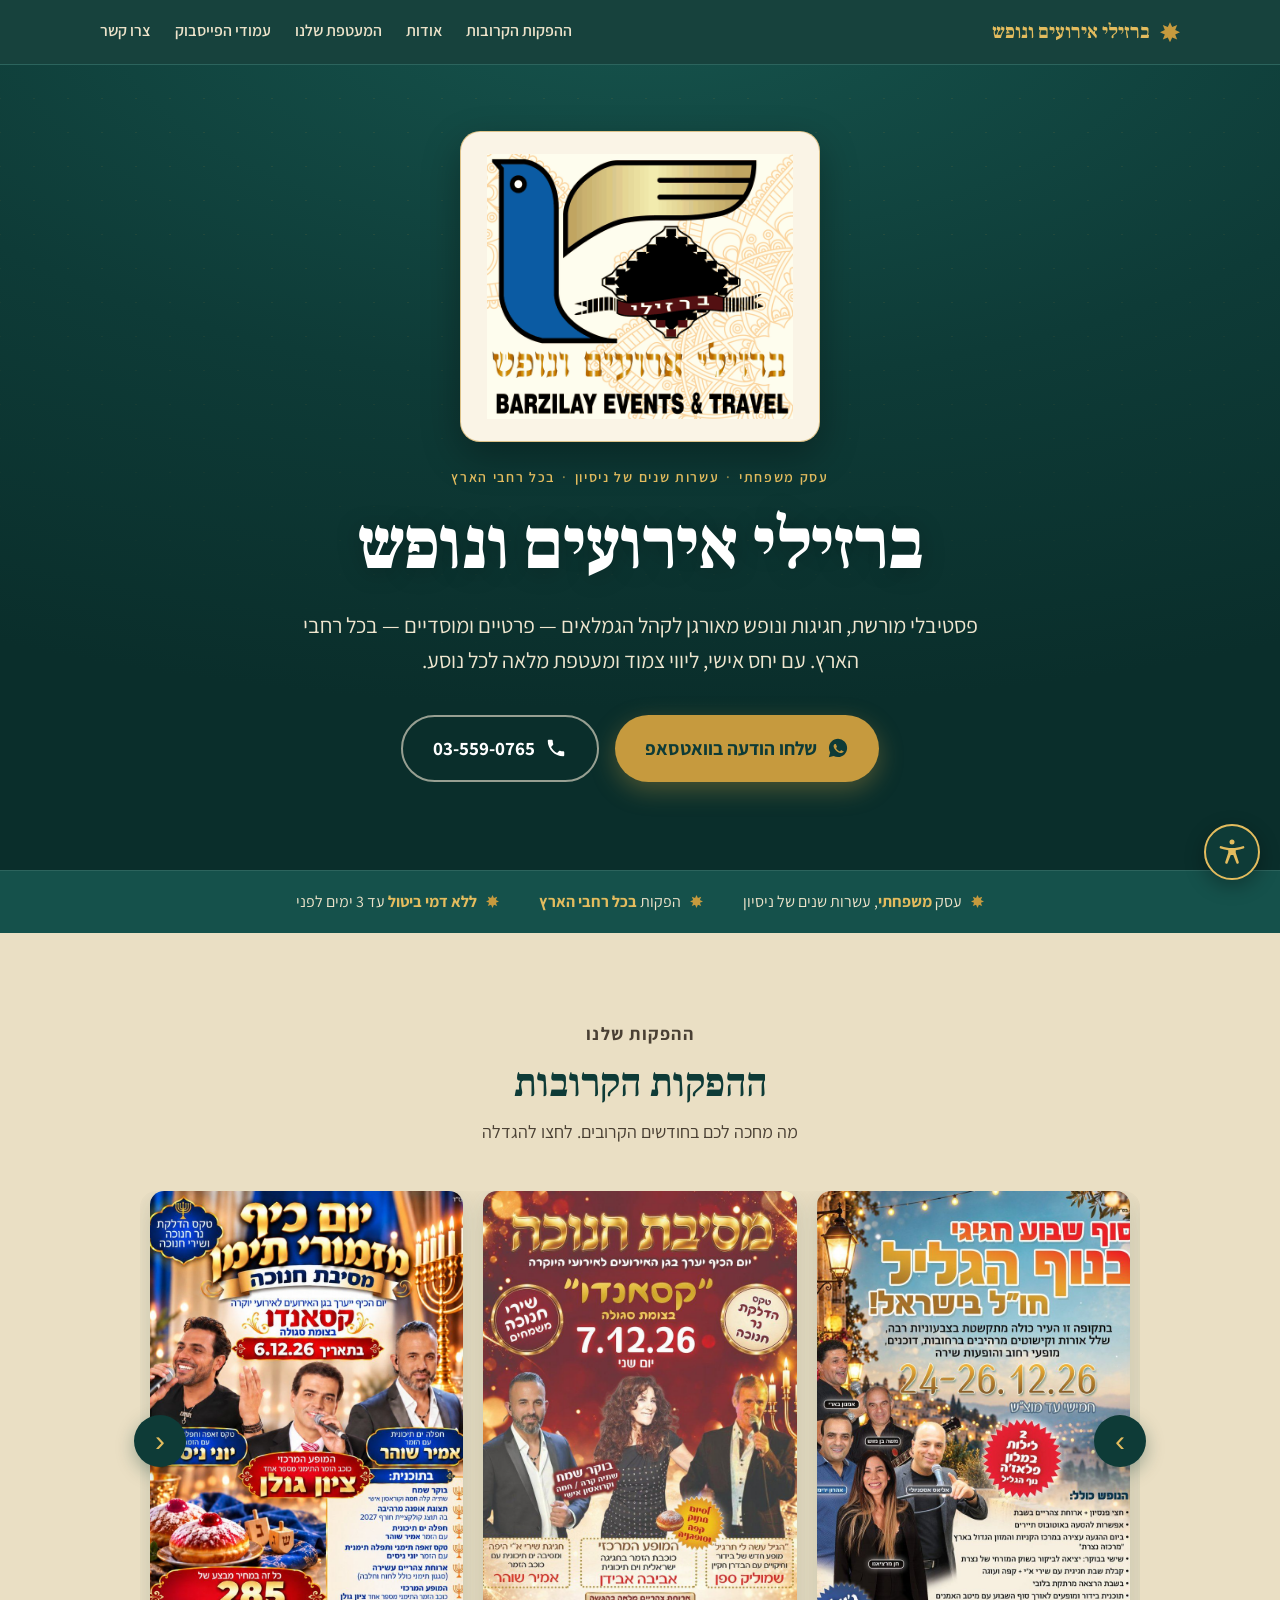
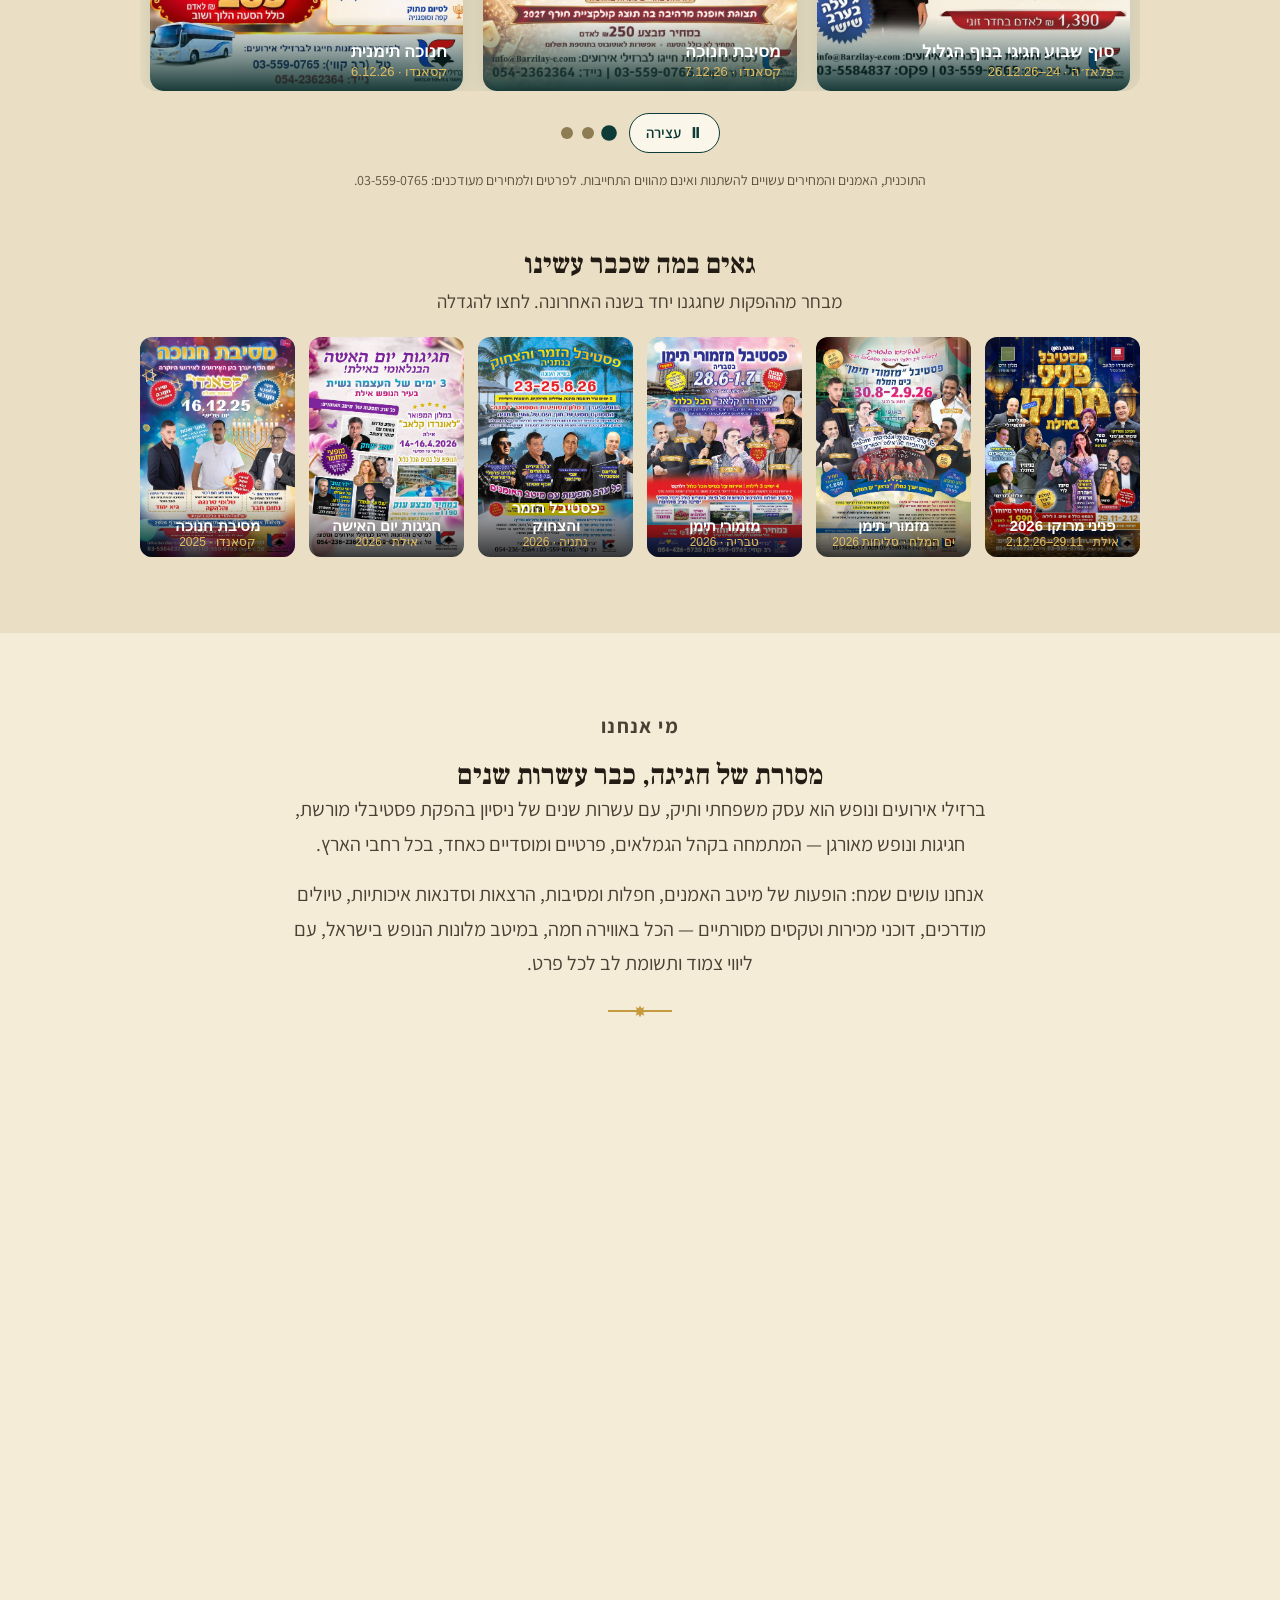
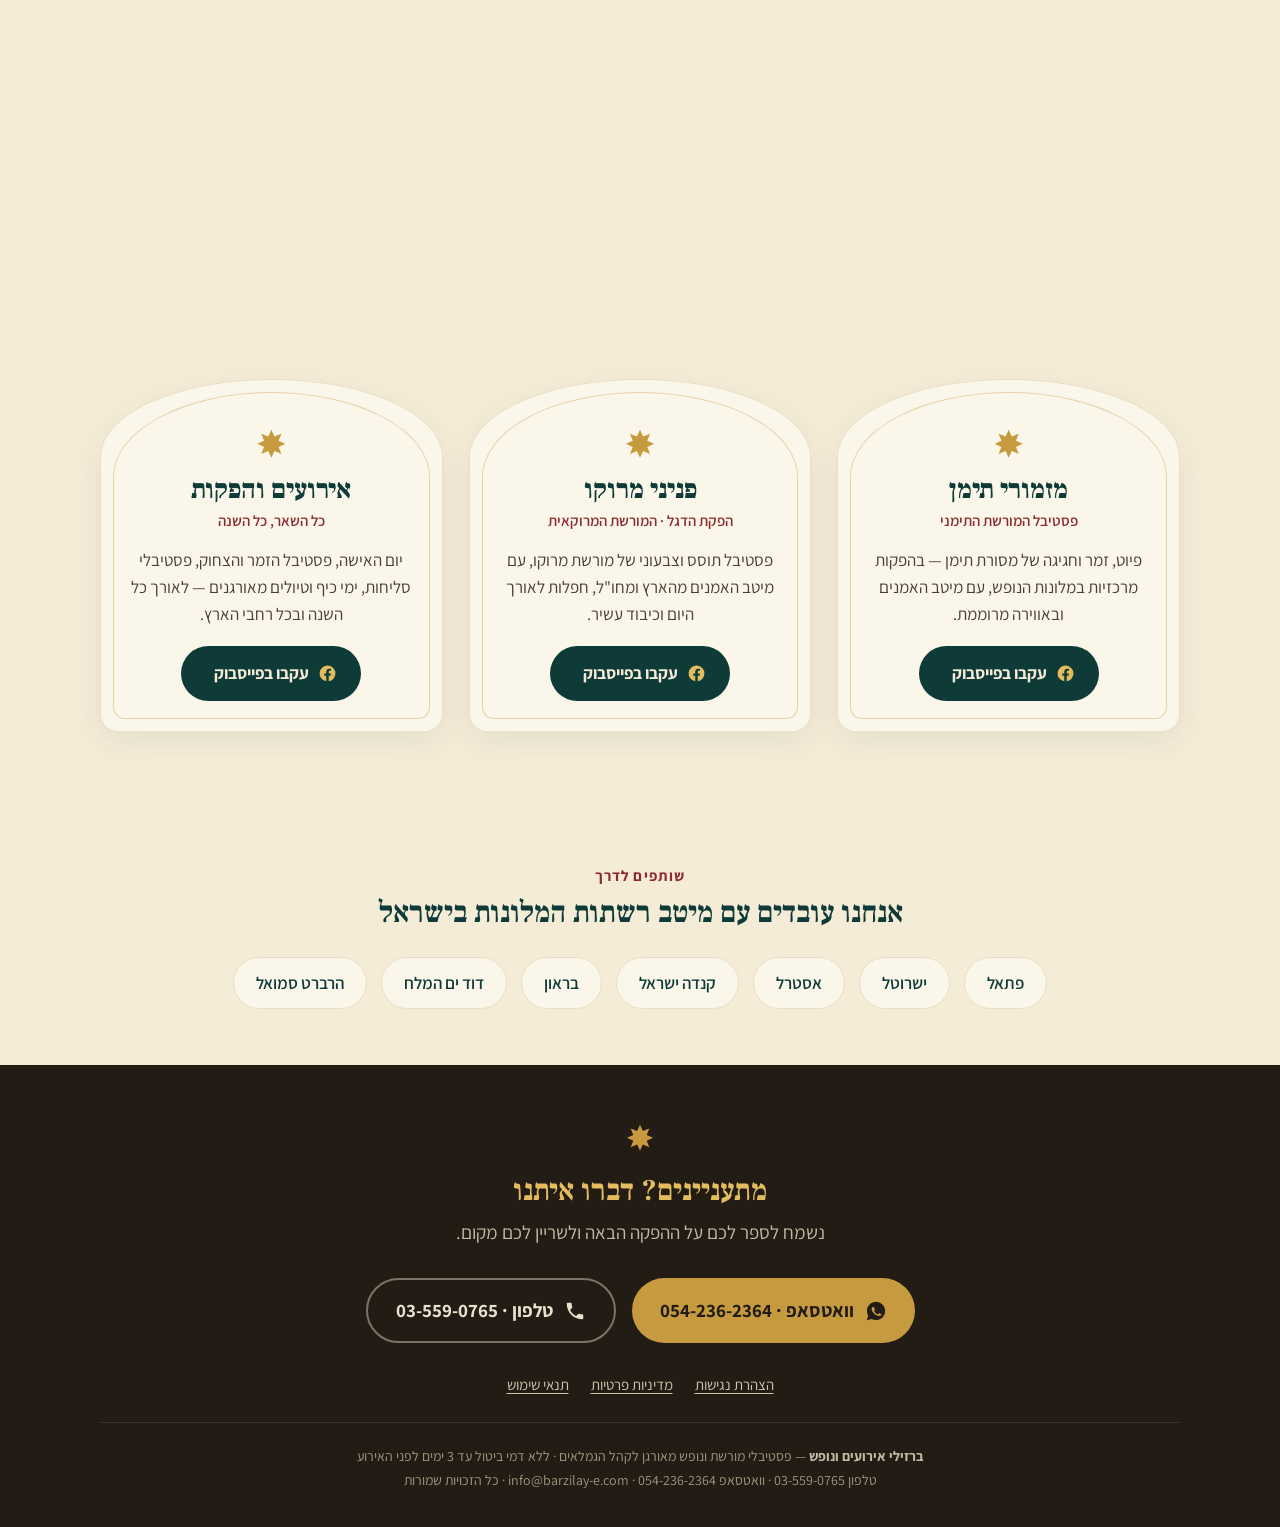
==== index.html @ c1b19548 "אתר: ההפקות הקרובות עלו לראש הדף, סרגל וואטסאפ/חיוג קבוע בנייד, הסרת מקטע כפול, אזלו המקומות בעברית " ====
<!DOCTYPE html>
<html lang="he" dir="rtl">
<head>
<meta charset="UTF-8" />
<meta name="viewport" content="width=device-width, initial-scale=1.0" />
<title>ברזילי אירועים ונופש — פסטיבלי מורשת ונופש מאורגן לגמלאים</title>
<meta name="description" content="עסק משפחתי ותיק עם עשרות שנים של ניסיון בהפקת פסטיבלי מורשת, חגיגות ונופש מאורגן לקהל הגמלאים — פרטיים ומוסדיים, בכל רחבי הארץ. מזמורי תימן, פניני מרוקו, יום האישה ועוד." />

<meta property="og:title" content="ברזילי אירועים ונופש" />
<meta property="og:description" content="פסטיבלי מורשת ונופש מאורגן לקהל הגמלאים — עשרות שנים של ניסיון ומעטפת מלאה לכל נוסע." />
<meta property="og:locale" content="he_IL" />
<meta property="og:type" content="website" />
<meta property="og:url" content="https://dorbarz.github.io/barzilay/" />
<meta property="og:image" content="https://dorbarz.github.io/barzilay/og-image.jpg" />
<meta property="og:image:width" content="1200" />
<meta property="og:image:height" content="630" />
<meta name="theme-color" content="#0E3B37" />
<link rel="icon" type="image/png" href="favicon.png" />
<link rel="apple-touch-icon" href="apple-touch-icon.png" />
<script type="application/ld+json">{"@context":"https://schema.org","@type":"TravelAgency","name":"ברזילי אירועים ונופש","alternateName":"Barzilay Events & Travel","url":"https://dorbarz.github.io/barzilay/","logo":"https://dorbarz.github.io/barzilay/logo.png","telephone":"+972-3-559-0765","email":"info@barzilay-e.com","areaServed":"IL","sameAs":["https://www.facebook.com/barzilaymorocco/","https://www.facebook.com/barzilaytiamnim/","https://www.facebook.com/profile.php?id=61591387936775"]}</script>

<link rel="preconnect" href="https://fonts.googleapis.com" />
<link rel="preconnect" href="https://fonts.gstatic.com" crossorigin />
<link href="https://fonts.googleapis.com/css2?family=Frank+Ruhl+Libre:wght@500;700;900&family=Assistant:wght@400;500;600;700&display=swap" rel="stylesheet" />

<style>
  :root{
    --parchment:#F5ECD8;
    --parchment-deep:#EADFC4;
    --teal:#0E3B37;
    --teal-soft:#15514B;
    --teal-line:#2C645D;
    --gold:#C69A3E;
    --gold-bright:#E3BC5E;
    --pom:#8C2B2C;
    --ink:#221C15;
    --ink-soft:#4A4034;
    --cream-card:#FBF6EA;
  }
  *{box-sizing:border-box;margin:0;padding:0;}
  html{scroll-behavior:smooth;}
  body{
    font-family:'Assistant',system-ui,sans-serif;
    background:var(--parchment);color:var(--ink);
    font-size:1.1875rem;line-height:1.65;
    -webkit-font-smoothing:antialiased;overflow-x:hidden;
  }
  h1,h2,h3{font-family:'Frank Ruhl Libre',serif;line-height:1.15;}
  a{color:inherit;text-decoration:none;}
  .wrap{width:min(1080px,92vw);margin-inline:auto;}

  .khatam{display:inline-block;width:1em;height:1em;background:currentColor;
    clip-path:polygon(50% 0,61% 24%,86% 14%,76% 39%,100% 50%,76% 61%,86% 86%,61% 76%,50% 100%,39% 76%,14% 86%,24% 61%,0 50%,24% 39%,14% 14%,39% 24%);}

  /* top bar */
  .topbar{position:sticky;top:0;z-index:50;background:rgba(14,59,55,.96);backdrop-filter:blur(6px);border-bottom:1px solid var(--teal-line);}
  .topbar .wrap{display:flex;align-items:center;justify-content:space-between;padding:14px 0;}
  .brand-mini{display:flex;align-items:center;gap:10px;color:var(--gold-bright);font-family:'Frank Ruhl Libre',serif;font-weight:700;font-size:1.25rem;}
  .brand-mini .khatam{color:var(--gold);width:20px;height:20px;}
  .topbar nav{display:flex;gap:24px;font-weight:600;font-size:1rem;color:#EDE3CA;}
  .topbar nav a{padding:4px 0;border-bottom:2px solid transparent;transition:border-color .2s,color .2s;}
  .topbar nav a:hover,.topbar nav a:focus-visible{color:var(--gold-bright);border-color:var(--gold);}
  @media(max-width:820px){.topbar nav{display:none;}}

  /* hero */
  .hero{position:relative;background:radial-gradient(120% 90% at 50% -10%, #16544D 0%, var(--teal) 55%, #0A2E2B 100%);color:var(--parchment);text-align:center;padding:66px 0 88px;overflow:hidden;}
  .hero::before{content:"";position:absolute;inset:0;opacity:.10;pointer-events:none;
    background-image:linear-gradient(45deg,var(--gold) 1px,transparent 1px),linear-gradient(-45deg,var(--gold) 1px,transparent 1px);
    background-size:34px 34px;mask-image:radial-gradient(120% 100% at 50% 0,#000 30%,transparent 78%);}
  .hero .wrap{position:relative;}
  .hero-logo{width:min(360px,80vw);margin:0 auto 24px;background:#FAF4E6;border-radius:20px;padding:22px 26px;
    border:1px solid rgba(198,154,62,.55);box-shadow:0 14px 38px rgba(0,0,0,.3);}
  .hero-logo img{width:100%;display:block;}
  .eyebrow{font-weight:600;letter-spacing:.12em;font-size:.875rem;color:var(--gold-bright);margin-bottom:16px;}
  .eyebrow .sep{opacity:.6;margin:0 7px;}
  .hero h1{font-weight:900;font-size:clamp(2.375rem,7vw,4.5rem);color:#fff;text-shadow:0 2px 24px rgba(0,0,0,.25);letter-spacing:-.01em;}
  .hero .lead{font-size:clamp(1.125rem,2.3vw,1.375rem);color:#EFE6CF;font-weight:400;max-width:680px;margin:20px auto 0;line-height:1.6;}
  .cta-row{display:flex;gap:16px;justify-content:center;flex-wrap:wrap;margin-top:36px;}
  .btn{display:inline-flex;align-items:center;gap:10px;font-weight:700;font-size:1.1875rem;padding:16px 30px;border-radius:999px;min-height:56px;
    transition:transform .18s,box-shadow .18s,background .18s;}
  .btn svg{width:22px;height:22px;flex:none;}
  .btn-wa{background:var(--gold);color:var(--teal);box-shadow:0 8px 24px rgba(198,154,62,.35);}
  .btn-wa:hover,.btn-wa:focus-visible{background:var(--gold-bright);transform:translateY(-2px);box-shadow:0 12px 30px rgba(198,154,62,.45);}
  .btn-call{background:transparent;color:#fff;border:2px solid rgba(245,236,216,.6);}
  .btn-call:hover,.btn-call:focus-visible{border-color:var(--gold-bright);color:var(--gold-bright);transform:translateY(-2px);}

  /* trust strip */
  .trust{background:var(--teal-soft);color:#EDE3CA;border-top:1px solid var(--teal-line);}
  .trust .wrap{display:flex;flex-wrap:wrap;justify-content:center;gap:12px 40px;padding:18px 0;text-align:center;}
  .trust b{color:var(--gold-bright);font-weight:700;}
  .trust span{font-size:1rem;display:inline-block;}
  .trust .khatam{color:var(--gold);width:13px;height:13px;margin-inline-end:9px;vertical-align:-1px;}

  /* section shell */
  .sec{padding:76px 0;}
  .sec-head{text-align:center;margin-bottom:44px;}
  .kicker{color:var(--pom);font-weight:700;letter-spacing:.07em;font-size:.9375rem;margin-bottom:12px;}
  .sec-head h2{font-size:clamp(1.75rem,4vw,2.5rem);color:var(--teal);font-weight:700;}
  .sec-head p{color:var(--ink-soft);font-size:1.125rem;margin-top:10px;max-width:640px;margin-inline:auto;}

  /* about */
  .about{text-align:center;padding-bottom:44px;}
  .about p{max-width:720px;margin:0 auto 16px;font-size:1.25rem;color:var(--ink-soft);line-height:1.72;}
  .about .rule{width:64px;height:2px;background:var(--gold);margin:30px auto 0;position:relative;}
  .about .rule::before{content:"";position:absolute;top:-5px;right:50%;transform:translateX(50%);width:12px;height:12px;background:var(--gold);
    clip-path:polygon(50% 0,61% 24%,86% 14%,76% 39%,100% 50%,76% 61%,86% 86%,61% 76%,50% 100%,39% 76%,14% 86%,24% 61%,0 50%,24% 39%,14% 14%,39% 24%);}

  /* care */
  .care{background:var(--parchment-deep);}
  .care-grid{display:grid;grid-template-columns:repeat(3,1fr);gap:20px;}
  @media(max-width:820px){.care-grid{grid-template-columns:1fr 1fr;}}
  @media(max-width:520px){.care-grid{grid-template-columns:1fr;}}
  .care-card{background:var(--cream-card);border:1px solid #DDCFAE;border-radius:16px;padding:26px 22px;text-align:right;
    display:flex;gap:16px;align-items:flex-start;transition:transform .2s,box-shadow .2s;}
  .care-card:hover{transform:translateY(-4px);box-shadow:0 12px 26px rgba(14,59,55,.1);}
  .care-ic{flex:none;width:48px;height:48px;border-radius:12px;background:var(--teal);display:flex;align-items:center;justify-content:center;}
  .care-ic svg{width:26px;height:26px;stroke:var(--gold-bright);fill:none;stroke-width:1.8;stroke-linecap:round;stroke-linejoin:round;}
  .care-card h3{font-size:1.25rem;color:var(--teal);font-weight:900;margin-bottom:4px;}
  .care-card p{font-size:1rem;color:var(--ink-soft);line-height:1.5;}

  /* productions */
  .arches{display:grid;grid-template-columns:repeat(3,1fr);gap:26px;}
  @media(max-width:860px){.arches{grid-template-columns:1fr;max-width:420px;margin-inline:auto;}}
  .arch{background:var(--cream-card);border:1px solid var(--parchment-deep);border-radius:50% 50% 18px 18px / 22% 22% 18px 18px;
    padding:44px 26px 30px;text-align:center;position:relative;box-shadow:0 10px 30px rgba(14,59,55,.07);
    transition:transform .25s,box-shadow .25s,border-color .25s;overflow:hidden;}
  .arch::before{content:"";position:absolute;inset:12px 12px 12px;border:1.5px solid rgba(198,154,62,.4);
    border-radius:50% 50% 12px 12px / 26% 26% 12px 12px;pointer-events:none;}
  .arch:hover{transform:translateY(-6px);box-shadow:0 18px 40px rgba(14,59,55,.16);border-color:var(--gold);}
  .arch .top-star{color:var(--gold);width:28px;height:28px;margin:6px auto 16px;}
  .arch h3{font-size:1.6875rem;color:var(--teal);font-weight:900;margin-bottom:4px;}
  .arch .tagline{color:var(--pom);font-weight:600;font-size:.9375rem;margin-bottom:14px;}
  .arch{display:flex;flex-direction:column;align-items:center;}
  .arch p{color:var(--ink-soft);font-size:1.0625rem;line-height:1.6;}
  .arch .tagline{color:var(--pom);}
  .arch .follow{margin-top:auto;}
  .arch .follow-gap{flex:1;min-height:18px;}
  .follow{display:inline-flex;align-items:center;gap:9px;margin-top:18px;background:var(--teal);color:var(--parchment);
    font-weight:700;font-size:1.0625rem;padding:13px 24px;border-radius:999px;min-height:50px;transition:background .18s,transform .18s;}
  .follow svg{width:19px;height:19px;fill:var(--gold-bright);}
  .follow:hover,.follow:focus-visible{background:var(--teal-soft);transform:translateY(-2px);}

  /* gallery carousel */
  .gallery{background:var(--parchment-deep);}
  .carousel{position:relative;max-width:1000px;margin-inline:auto;}
  .car-viewport{overflow:hidden;border-radius:16px;}
  .car-track{display:flex;transition:transform .55s cubic-bezier(.4,0,.2,1);}
  .slide{flex:0 0 calc(100% / var(--vis));padding:0 10px;box-sizing:border-box;}
  .slide-inner{position:relative;border-radius:14px;overflow:hidden;cursor:zoom-in;display:block;width:100%;
    box-shadow:0 8px 24px rgba(14,59,55,.16);background:var(--cream-card);border:none;padding:0;text-align:right;}
  .slide-inner img{display:block;width:100%;height:500px;object-fit:cover;object-position:top;}
  .slide-inner .cap{position:absolute;inset-inline:0;bottom:0;padding:24px 16px 12px;color:#fff;font-weight:700;font-size:1.0625rem;
    text-align:right;direction:rtl;background:linear-gradient(0deg,rgba(10,46,43,.94),transparent);}
  .slide-inner .cap small{display:block;font-weight:400;font-size:.8125rem;color:var(--gold-bright);margin-top:2px;}
  @media(max-width:520px){.slide-inner img{height:430px;}}

  .car-arrow{position:absolute;top:calc(250px - 26px);z-index:5;width:52px;height:52px;border-radius:50%;border:none;cursor:pointer;
    background:var(--teal);color:var(--gold-bright);font-size:1.875rem;line-height:1;display:flex;align-items:center;justify-content:center;
    box-shadow:0 6px 18px rgba(14,59,55,.35);transition:background .18s,transform .18s;}
  .car-arrow:hover{background:var(--teal-soft);transform:scale(1.06);}
  .car-arrow.next{left:-6px;}
  .car-arrow.prev{right:-6px;}
  @media(max-width:520px){.car-arrow{top:calc(215px - 24px);width:44px;height:44px;font-size:1.625rem;}}

  .car-bar{display:flex;align-items:center;justify-content:center;gap:14px;margin-top:22px;flex-wrap:wrap;}
  .car-dots{display:flex;gap:9px;}
  .car-dots button{width:12px;height:12px;border-radius:50%;border:none;cursor:pointer;padding:0;background:#8E7C52;transition:background .2s,transform .2s;}
  .car-dots button.on{background:var(--teal);transform:scale(1.3);}
  .car-pause{display:inline-flex;align-items:center;gap:7px;background:var(--cream-card);border:1.5px solid var(--teal);
    color:var(--teal);font-family:inherit;font-weight:600;font-size:.9375rem;padding:8px 16px;border-radius:999px;cursor:pointer;min-height:40px;}
  .car-pause:hover,.car-pause:focus-visible{background:var(--teal);color:var(--parchment);}
  .slide-inner .sold{position:absolute;top:34px;left:-62px;width:240px;text-align:center;transform:rotate(-38deg);background:#B3121F;color:#fff;font-weight:800;padding:7px 0;font-size:1rem;z-index:2;box-shadow:0 3px 10px rgba(0,0,0,.35);}
  .slide-inner.land img{object-fit:contain;object-position:center;background:#F6EFDF;}
  .past{margin-top:56px;text-align:center;}
  .past-h{font-size:1.75rem;margin-bottom:6px;}
  .past-p{color:var(--ink-soft);margin-bottom:20px;}
  .past-grid{display:grid;grid-template-columns:repeat(6,1fr);gap:14px;}
  .past-tile{position:relative;border:0;padding:0;border-radius:12px;overflow:hidden;cursor:zoom-in;background:none;}
  .past-tile img{display:block;width:100%;height:220px;object-fit:cover;object-position:top;}
  .past-tile span{position:absolute;inset-inline:0;bottom:0;padding:18px 8px 8px;color:#fff;font-weight:700;font-size:.9375rem;background:linear-gradient(transparent,rgba(0,0,0,.78));}
  .past-tile span small{display:block;font-weight:400;font-size:.75rem;color:var(--gold-bright);}
  .past-tile:focus-visible{outline:3px solid var(--teal);outline-offset:3px;}
  @media(max-width:900px){.past-grid{grid-template-columns:repeat(3,1fr);}}
  @media(max-width:520px){.past-grid{grid-template-columns:repeat(2,1fr);}.past-tile img{height:200px;}}
  .car-note{text-align:center;color:#5C513F;font-size:.875rem;margin-top:16px;max-width:640px;margin-inline:auto;}

  /* partners */
  .partners{text-align:center;padding:56px 0;}
  .partners .kicker{margin-bottom:8px;}
  .partners h2{font-size:clamp(1.375rem,3vw,1.875rem);color:var(--teal);font-weight:700;margin-bottom:26px;}
  .plist{display:flex;flex-wrap:wrap;justify-content:center;gap:14px;}
  .plist span{background:var(--cream-card);border:1px solid var(--parchment-deep);border-radius:999px;padding:11px 22px;
    font-weight:600;font-size:1.0625rem;color:var(--teal);}

  /* updates */
  .updates{background:radial-gradient(120% 120% at 50% 0,#15514B,var(--teal) 70%);color:var(--parchment);text-align:center;padding:64px 0;}
  .updates h2{font-size:clamp(1.625rem,4vw,2.375rem);color:#fff;font-weight:700;}
  .updates p{color:#EFE6CF;font-size:1.1875rem;max-width:600px;margin:14px auto 30px;}
  .row-chip{display:flex;gap:14px;justify-content:center;flex-wrap:wrap;}
  .chip{display:inline-flex;align-items:center;gap:9px;background:rgba(245,236,216,.1);border:1.5px solid rgba(227,188,94,.6);
    color:#F5ECD8;font-weight:600;font-size:1rem;padding:12px 22px;border-radius:999px;min-height:48px;transition:background .18s,border-color .18s,transform .18s;}
  .chip svg{width:18px;height:18px;fill:var(--gold-bright);}
  .chip:hover,.chip:focus-visible{background:rgba(227,188,94,.2);border-color:var(--gold-bright);transform:translateY(-2px);}

  /* footer */
  footer{background:var(--ink);color:#E9DFCB;padding:60px 0 34px;text-align:center;}
  footer .khatam{color:var(--gold);width:26px;height:26px;margin-bottom:14px;}
  footer h2{font-family:'Frank Ruhl Libre',serif;color:var(--gold-bright);font-size:1.875rem;font-weight:700;margin-bottom:8px;}
  footer .sub{color:#C4B9A2;margin-bottom:30px;}
  .contact-row{display:flex;gap:16px;justify-content:center;flex-wrap:wrap;margin-bottom:30px;}
  .contact-row a{display:inline-flex;align-items:center;gap:11px;font-weight:700;font-size:1.1875rem;padding:15px 28px;border-radius:999px;min-height:54px;}
  .c-wa{background:var(--gold);color:var(--ink);}
  .c-wa:hover,.c-wa:focus-visible{background:var(--gold-bright);}
  .c-call{background:transparent;color:#E9DFCB;border:2px solid rgba(233,223,203,.45);}
  .c-call:hover,.c-call:focus-visible{border-color:var(--gold-bright);color:var(--gold-bright);}
  .contact-row svg{width:22px;height:22px;}
  .legal-row{display:flex;gap:8px 22px;justify-content:center;flex-wrap:wrap;margin-bottom:24px;font-size:.9375rem;}
  .legal-row a{color:#CFC4AC;text-decoration:underline;text-underline-offset:3px;}
  .legal-row a:hover,.legal-row a:focus-visible{color:var(--gold-bright);}
  .foot-note{color:#A2967E;font-size:.875rem;border-top:1px solid #3A3126;padding-top:22px;line-height:1.7;}
  .foot-note b{color:#C4B9A2;}

  /* lightbox */
  .lb{position:fixed;inset:0;z-index:100;background:rgba(10,25,23,.94);display:none;align-items:center;justify-content:center;padding:24px;}
  .lb.open{display:flex;}
  .lb img{max-width:min(92vw,620px);max-height:90vh;border-radius:10px;box-shadow:0 20px 60px rgba(0,0,0,.5);}
  .lb-close{position:absolute;top:18px;left:18px;width:52px;height:52px;border-radius:50%;border:2px solid rgba(245,236,216,.5);
    background:rgba(245,236,216,.15);color:#fff;font-size:1.75rem;cursor:pointer;line-height:1;}
  .lb-close:hover,.lb-close:focus-visible{background:rgba(245,236,216,.35);}

  .reveal{opacity:0;transform:translateY(22px);transition:opacity .7s ease,transform .7s ease;}
  .reveal.in{opacity:1;transform:none;}
  @media(prefers-reduced-motion:reduce){
    .reveal{opacity:1;transform:none;transition:none;}
    html{scroll-behavior:auto;}
  }
  /* sticky mobile contact bar */
  .mbar{display:none;}
  @media(max-width:820px){
    .mbar{display:flex;position:fixed;inset-inline:0;bottom:0;z-index:60;gap:10px;padding:10px 12px calc(10px + env(safe-area-inset-bottom));
      background:rgba(14,59,55,.97);border-top:1px solid var(--teal-line);box-shadow:0 -6px 20px rgba(0,0,0,.18);}
    .mbar a{flex:1;display:flex;align-items:center;justify-content:center;gap:8px;font-weight:700;font-size:1.0625rem;min-height:50px;border-radius:999px;}
    .mbar svg{width:20px;height:20px;}
    .mbar .m-wa{background:var(--gold);color:var(--teal);}
    .mbar .m-call{border:2px solid rgba(245,236,216,.6);color:#fff;}
    body{padding-bottom:76px;}
    html #a11yBtn{bottom:88px;}
    html #a11yPanel{bottom:156px;}
  }
  .sr-only{position:absolute;width:1px;height:1px;padding:0;margin:-1px;overflow:hidden;clip:rect(0,0,0,0);white-space:nowrap;border:0;}
  :focus-visible{outline:3px solid var(--gold-bright);outline-offset:3px;border-radius:6px;}
  html.a11y-light :focus-visible,html.a11y-hc :focus-visible{outline-color:#ffdd00;}
</style>
</head>
<body>

<header class="topbar">
  <div class="wrap">
    <a class="brand-mini" href="#top"><span class="khatam" aria-hidden="true"></span>ברזילי אירועים ונופש</a>
    <nav aria-label="ניווט ראשי">
      <a href="#gallery">ההפקות הקרובות</a>
      <a href="#about">אודות</a>
      <a href="#care">המעטפת שלנו</a>
      <a href="#prod">עמודי הפייסבוק</a>
      <a href="#contact">צרו קשר</a>
    </nav>
  </div>
</header>

<main id="main">

<!-- hero -->
<section class="hero" id="top">
  <div class="wrap">
    <div class="hero-logo"><img src="logo.png" alt="ברזילי אירועים ונופש — Barzilay Events &amp; Travel" /></div>
    <p class="eyebrow">עסק משפחתי<span class="sep" aria-hidden="true">·</span>עשרות שנים של ניסיון<span class="sep" aria-hidden="true">·</span>בכל רחבי הארץ</p>
    <h1>ברזילי אירועים ונופש</h1>
    <p class="lead">פסטיבלי מורשת, חגיגות ונופש מאורגן לקהל הגמלאים — פרטיים ומוסדיים — בכל רחבי הארץ. עם יחס אישי, ליווי צמוד ומעטפת מלאה לכל נוסע.</p>
    <div class="cta-row">
      <a class="btn btn-wa" href="https://wa.me/972542362364" target="_blank" rel="noopener">
        <svg viewBox="0 0 24 24" fill="currentColor" aria-hidden="true"><path d="M12.04 2C6.58 2 2.13 6.45 2.13 11.91c0 1.75.46 3.45 1.32 4.95L2 22l5.25-1.38a9.9 9.9 0 0 0 4.79 1.22h.01c5.46 0 9.9-4.45 9.9-9.91 0-2.65-1.03-5.14-2.9-7.01A9.82 9.82 0 0 0 12.04 2Zm5.8 14.13c-.24.68-1.42 1.32-1.96 1.36-.5.05-.5.41-3.16-.66-2.66-1.07-4.32-3.8-4.45-3.97-.13-.17-1.06-1.41-1.06-2.69 0-1.28.67-1.9.91-2.17.24-.26.52-.33.7-.33.17 0 .35 0 .5.01.16.01.38-.06.59.45.24.58.81 2 .88 2.15.07.14.12.31.02.5-.09.19-.14.31-.28.48-.14.17-.29.37-.42.5-.14.14-.28.29-.12.56.16.27.72 1.18 1.54 1.91 1.06.94 1.95 1.24 2.22 1.38.27.14.43.12.59-.07.16-.19.68-.79.86-1.06.18-.27.36-.22.6-.13.24.09 1.55.73 1.81.86.27.14.44.2.5.31.07.11.07.64-.17 1.32Z"/></svg>
        שלחו הודעה בוואטסאפ
      </a>
      <a class="btn btn-call" href="tel:+97235590765">
        <svg viewBox="0 0 24 24" fill="currentColor" aria-hidden="true"><path d="M6.6 10.8c1.4 2.8 3.8 5.2 6.6 6.6l2.2-2.2c.3-.3.7-.4 1-.2 1.1.4 2.3.6 3.6.6.6 0 1 .4 1 1V20c0 .6-.4 1-1 1C10.6 21 3 13.4 3 4c0-.6.4-1 1-1h3.4c.6 0 1 .4 1 1 0 1.2.2 2.4.6 3.6.1.4 0 .8-.3 1L6.6 10.8Z"/></svg>
        03-559-0765
      </a>
    </div>
  </div>
</section>

<!-- trust -->
<div class="trust">
  <div class="wrap">
    <span><span class="khatam" aria-hidden="true"></span>עסק <b>משפחתי</b>, עשרות שנים של ניסיון</span>
    <span><span class="khatam" aria-hidden="true"></span>הפקות <b>בכל רחבי הארץ</b></span>
    <span><span class="khatam" aria-hidden="true"></span><b>ללא דמי ביטול</b> עד 3 ימים לפני</span>
  </div>
</div>

<!-- gallery -->
<section class="sec gallery reveal" id="gallery">
  <div class="wrap">
    <div class="sec-head">
      <p class="kicker">ההפקות שלנו</p>
      <h2>ההפקות הקרובות</h2>
      <p>מה מחכה לכם בחודשים הקרובים. לחצו להגדלה</p>
    </div>

    <div class="carousel" id="carousel" style="--vis:3" role="group" aria-roledescription="קרוסלה" aria-label="פליירים של ההפקות הקרובות">
      <button class="car-arrow next" id="carNext" type="button" aria-label="הפלייר הבא">‹</button>
      <button class="car-arrow prev" id="carPrev" type="button" aria-label="הפלייר הקודם">›</button>
      <div class="car-viewport" dir="ltr">
        <div class="car-track" id="track">

          <div class="slide" data-end="2026-12-02"><button type="button" class="slide-inner" onclick="openLb('morocco-eilat-2026.jpg')">
            <span class="sold" aria-hidden="true">אזלו המקומות</span>
            <img loading="lazy" src="morocco-eilat-2026.jpg" alt="אזלו המקומות. פלייר פסטיבל פניני מרוקו באילת 2026, 29.11 עד 2.12, ארבעה ימים ושלושה לילות, ימים ראשון עד רביעי. מלון לאונרדו קלאב הכל כלול או מלון ורט חצי פנסיון. מופיעים בין היתר: סימו לוי, בנימין בוזגלו, פטי שרלי, אליאס אספניולי, נביל קארים, אמיר שוהר, אלחי לגריסי, סופיה, ושלישי שמח עם ירון אילן. מחיר מיוחד: 1,990 שקלים לאדם, כולל הסעות וביטוח. לפרטים: 03-559-0765." />
            <span class="cap">פניני מרוקו 2026<small>אילת · 29.11–2.12.26 · אזלו המקומות</small></span></button></div>

          <div class="slide" data-end="2026-12-06"><button type="button" class="slide-inner" onclick="openLb('teiman-hanukah-2026.jpg')">
            <img loading="lazy" src="teiman-hanukah-2026.jpg" alt="פלייר יום כיף מזמורי תימן, מסיבת חנוכה, ביום ראשון 6.12.26 בגן האירועים קסאנדו בצומת סגולה. המופע המרכזי: ציון גולן, וגם יוני ניסים ואמיר שוהר. טקס זאפה, חפלה תימנית, הדלקת נר, ארוחת צהריים עשירה וסופגנייה. 285 שקלים לאדם כולל הסעה הלוך ושוב. לפרטים: 03-559-0765." />
            <span class="cap">חנוכה תימנית<small>קסאנדו · 6.12.26</small></span></button></div>

          <div class="slide" data-end="2026-12-07"><button type="button" class="slide-inner" onclick="openLb('hanukah-dayfun-2026.jpg')">
            <img loading="lazy" src="hanukah-dayfun-2026.jpg" alt="פלייר מסיבת חנוכה, יום כיף בגן האירועים קסאנדו בצומת סגולה, ביום שני 7.12.26. המופע המרכזי: אביבה אבידן, וגם שמוליק ספן ואמיר שוהר. הדלקת נר, ארוחת צהריים מלאה, תצוגת אופנה, קפה וסופגנייה. 250 שקלים לאדם, לא כולל הסעה. לפרטים: 03-559-0765." />
            <span class="cap">מסיבת חנוכה<small>קסאנדו · 7.12.26</small></span></button></div>

          <div class="slide" data-end="2026-12-26"><button type="button" class="slide-inner" onclick="openLb('nof-hagalil-2026.jpg')">
            <img loading="lazy" src="nof-hagalil-2026.jpg" alt="פלייר סוף שבוע חגיגי בנוף הגליל, חו״ל בישראל, 24 עד 26.12.26, חמישי עד מוצאי שבת, שני לילות במלון פלאז׳ה נוף הגליל. חצי פנסיון וארוחת צהריים בשבת, אפשרות להסעה, קבלת שבת חגיגית והרצאה. אמנים: אליאס אספניולי, חן מרציאנו, אהרון ירימי, אמנון בארי ומשה בן מוש. 1,390 שקלים לאדם בחדר זוגי. לפרטים: 03-559-0765." />
            <span class="cap">סוף שבוע חגיגי בנוף הגליל<small>פלאז׳ה · 24–26.12.26</small></span></button></div>

          <div class="slide" data-end="2027-02-11"><button type="button" class="slide-inner land" onclick="openLb('golden-eilat-vert-2027.jpg')">
            <img loading="lazy" src="golden-eilat-vert-2027.jpg" alt="חוברת נופש הזהב באילת, מלון VERT, 7 עד 11.2.27, חמישה ימים וארבעה לילות. הפקה לקבוצה סגורה, לא פתוחה להרשמה לקהל הרחב." />
            <span class="cap">נופש הזהב באילת<small>VERT · 7–11.2.27 · קבוצה סגורה</small></span></button></div>


          <div class="slide" data-end="2027-03-18"><button type="button" class="slide-inner land" onclick="openLb('golden-eilat-leonardo-2027.jpg')">
            <img loading="lazy" src="golden-eilat-leonardo-2027.jpg" alt="חוברת נופש הזהב באילת, מלון לאונרדו קלאב, 14 עד 18.3.27, חמישה ימים וארבעה לילות. הפקה לקבוצה סגורה, לא פתוחה להרשמה לקהל הרחב." />
            <span class="cap">נופש הזהב באילת<small>לאונרדו קלאב · 14–18.3.27 · קבוצה סגורה</small></span></button></div>

        </div>
      </div>
      <div class="car-bar">
        <button class="car-pause" id="carPause" type="button" aria-label="עצירת ההחלפה האוטומטית של הפליירים">
          <span id="carPauseIc" aria-hidden="true">⏸</span><span id="carPauseTx">עצירה</span>
        </button>
        <div class="car-dots" id="dots" role="group" aria-label="בחירת פלייר"></div>
      </div>
      <p class="car-note">התוכנית, האמנים והמחירים עשויים להשתנות ואינם מהווים התחייבות. לפרטים ולמחירים מעודכנים: <span dir="ltr" style="white-space:nowrap">03-559-0765</span>.</p>
    <div class="past reveal">
    <h3 class="past-h">גאים במה שכבר עשינו</h3>
    <p class="past-p">מבחר מההפקות שחגגנו יחד בשנה האחרונה. לחצו להגדלה</p>
    <div class="past-grid">
      <button type="button" class="past-tile" onclick="openLb('teiman-deadsea.jpg')"><img loading="lazy" src="teiman-deadsea.jpg" alt="פלייר פסטיבל מזמורי תימן בים המלח, מלון בראון, בתאריכים 30.8 עד 2.9.26, באופי הסליחות. מופיעים: ציון גולן, מרים צפרי, גיא יהוד, ראם כהן, אמיר שוהר, יוני ניסים ולהקת סעי יונה. חצי פנסיון דלוקס, טקס זאפה, סליחות ופיוטים כל יום. מחיר מבצע: 1,890 שקלים לאדם בחדר זוגי." /><span>מזמורי תימן<small>ים המלח · סליחות 2026</small></span></button>
      <button type="button" class="past-tile" onclick="openLb('teiman-tiberias.jpg')"><img loading="lazy" src="teiman-tiberias.jpg" alt="פלייר פסטיבל מזמורי תימן בטבריה, מלון לאונרדו קלאב, בתאריכים 28.6 עד 1.7, נופש בן 4 ימים ו-3 לילות על בסיס הכל כלול דלוקס. הופיעו: אבי סינואני, ציון גולן, נעמי מליחי, אביחי מליחי, אמיר שוהר, יששי מעודה ואליאס אספניולי. המחיר במבצע: 1,990 שקלים לאדם בחדר זוגי, כולל אוטובוס." /><span>מזמורי תימן<small>טבריה · 2026</small></span></button>
      <button type="button" class="past-tile" onclick="openLb('zemer-vetzhok.jpg')"><img loading="lazy" src="zemer-vetzhok.jpg" alt="פלייר פסטיבל הזמר והצחוק בנתניה, מלון הסוויטות רמדה על חוף הים, בתאריכים 23 עד 25.6.26, שלושה ימים הכוללים טיולים והופעות. הופיעו: אליאס אספניולי, אבי סינואני, אסף אשתר ואלביס פרסלי הישראלי. מחיר מבצע: 1,420 שקלים לאדם בחדר זוגי, כולל אוטובוס תיירים וביטוח." /><span>פסטיבל הזמר והצחוק<small>נתניה · 2026</small></span></button>
      <button type="button" class="past-tile" onclick="openLb('womensday-eilat.jpg')"><img loading="lazy" src="womensday-eilat.jpg" alt="פלייר חגיגות יום האישה הבינלאומי באילת, מלון לאונרדו קלאב, בתאריכים 14 עד 16 באפריל 2026, שלושה ימים על בסיס הכל כלול. הופיעו: יונאב יצחק, חן גואטה, הזמרת היוונייה סופיה ורועי ברקן. מחיר מבצע: 1,190 שקלים לאדם בחדר זוגי, כולל הסעות וביטוח." /><span>חגיגות יום האישה<small>אילת · 2026</small></span></button>
      <button type="button" class="past-tile" onclick="openLb('hanukah-dayfun-2025.jpg')"><img loading="lazy" src="hanukah-dayfun-2025.jpg" alt="פלייר מסיבת חנוכה, יום כיף בגן האירועים קסאנדו בצומת סגולה, 16.12.25. הופיעו: נחום חבר, שלומי סרנגה והלהקה, וגיא יהוד." /><span>מסיבת חנוכה<small>קסאנדו · 2025</small></span></button>
      <button type="button" class="past-tile" onclick="openLb('morocco-eilat-2025.jpg')"><img loading="lazy" src="morocco-eilat-2025.jpg" alt="פלייר פסטיבל פניני מרוקו באילת 2025, מלון לאונרדו קלאב, 30.11 עד 3.12. הופיעו: חיים זריהן, סימו לוי, חלומה, נדיה אל גרגאבי, עמי אבו, יולנדה, נביל קארים, פטי שרלי, חן גואטה ובהנחיית ירון אילן." /><span>פניני מרוקו<small>אילת · 2025</small></span></button>
    </div>
  </div>

    </div>
  </div>
</section>

<!-- about -->
<section class="sec about reveal" id="about">
  <div class="wrap">
    <p class="kicker">מי אנחנו</p>
    <h2>מסורת של חגיגה, כבר עשרות שנים</h2>
    <p>ברזילי אירועים ונופש הוא עסק משפחתי ותיק, עם עשרות שנים של ניסיון בהפקת פסטיבלי מורשת, חגיגות ונופש מאורגן — המתמחה בקהל הגמלאים, פרטיים ומוסדיים כאחד, בכל רחבי הארץ.</p>
    <p>אנחנו עושים שמח: הופעות של מיטב האמנים, חפלות ומסיבות, הרצאות וסדנאות איכותיות, טיולים מודרכים, דוכני מכירות וטקסים מסורתיים — הכל באווירה חמה, במיטב מלונות הנופש בישראל, עם ליווי צמוד ותשומת לב לכל פרט.</p>
    <div class="rule" aria-hidden="true"></div>
  </div>
</section>

<!-- care -->
<section class="sec care reveal" id="care">
  <div class="wrap">
    <div class="sec-head">
      <p class="kicker">הבטחה שלנו</p>
      <h2>המעטפת המלאה שלנו</h2>
      <p>אנחנו יודעים שאנחנו מארחים גמלאים — ולכן עוטפים כל נוסע במעטפת מלאה של ביטחון ותשומת לב, מהרגע שיוצא מהבית ועד שהוא חוזר אליו.</p>
    </div>
    <div class="care-grid">
      <div class="care-card">
        <div class="care-ic" aria-hidden="true"><svg viewBox="0 0 24 24"><path d="M12 3l7 3v5c0 4.5-3 8-7 10-4-2-7-5.5-7-10V6l7-3z"/><path d="M9.5 12l1.8 1.8L15 10"/></svg></div>
        <div><h3>ביטוח נסיעות מלא</h3><p>לכל נוסע, בכל הפקה — ראש שקט לאורך כל הדרך.</p></div>
      </div>
      <div class="care-card">
        <div class="care-ic" aria-hidden="true"><svg viewBox="0 0 24 24"><circle cx="12" cy="12" r="8"/><path d="M12 8v4l3 2"/></svg></div>
        <div><h3>טלפון זמין 24/7</h3><p>אנשי הצוות שלנו זמינים עבורכם לאורך כל הנופש, יומם ולילה.</p></div>
      </div>
      <div class="care-card">
        <div class="care-ic" aria-hidden="true"><svg viewBox="0 0 24 24"><path d="M4 8a2 2 0 0 1 2-2h12a2 2 0 0 1 2 2v2a2 2 0 0 0 0 4v2a2 2 0 0 1-2 2H6a2 2 0 0 1-2-2v-2a2 2 0 0 0 0-4V8z"/><path d="M14 6l-5 12"/></svg></div>
        <div><h3>ללא דמי ביטול עד 3 ימים לפני</h3><p>נרשמים בראש שקט. אנחנו שומרים על הרשמה גמישה, במיוחד עבור קהל הגמלאים.</p></div>
      </div>
      <div class="care-card">
        <div class="care-ic" aria-hidden="true"><svg viewBox="0 0 24 24"><path d="M4 16V7a2 2 0 0 1 2-2h9a2 2 0 0 1 2 2v9"/><path d="M17 8h2.5L21 11v5h-4"/><circle cx="7.5" cy="16.5" r="1.6"/><circle cx="16.5" cy="16.5" r="1.6"/></svg></div>
        <div><h3>אוטובוסים מפוארים</h3><p>הסעות הלוך ושוב ממרכזי הערים — בנוחות ובבטחה, עד פתח המלון.</p></div>
      </div>
      <div class="care-card">
        <div class="care-ic" aria-hidden="true"><svg viewBox="0 0 24 24"><circle cx="12" cy="8" r="3.2"/><path d="M5.5 20a6.5 6.5 0 0 1 13 0"/></svg></div>
        <div><h3>ליווי צמוד</h3><p>צוות ברזילי איתכם לכל אורך הנופש — מהבית ועד הבית.</p></div>
      </div>
      <div class="care-card">
        <div class="care-ic" aria-hidden="true"><svg viewBox="0 0 24 24"><path d="M12 3l2.3 4.9 5.4.7-4 3.7 1 5.3L12 15.9 7.3 18.6l1-5.3-4-3.7 5.4-.7L12 3z"/></svg></div>
        <div><h3>חוויה מלאה</h3><p>הופעות מיטב האמנים, חפלות, הרצאות, טיולים ודוכני מכירות — בכל הפקה.</p></div>
      </div>
    </div>
  </div>
</section>

<!-- productions -->
<section class="sec" id="prod">
  <div class="wrap">
    <div class="sec-head reveal">
      <p class="kicker">קווי המוצר שלנו</p>
      <h2>ההפקות שלנו</h2>
      <p>לכל עולם תוכן עמוד פייסבוק משלו — עקבו כדי להתעדכן בהפקה הבאה</p>
    </div>
    <div class="arches">
      <article class="arch reveal">
        <span class="khatam top-star" aria-hidden="true"></span>
        <h3>מזמורי תימן</h3>
        <p class="tagline">פסטיבל המורשת התימני</p>
        <p>פיוט, זמר וחגיגה של מסורת תימן — בהפקות מרכזיות במלונות הנופש, עם מיטב האמנים ובאווירה מרוממת.</p>
        <span class="follow-gap" aria-hidden="true"></span>
        <a class="follow" href="https://www.facebook.com/barzilaytiamnim/?locale=he_IL" target="_blank" rel="noopener">
          <svg viewBox="0 0 24 24" aria-hidden="true"><path d="M22 12A10 10 0 1 0 10.4 21.9v-7H7.9V12h2.5V9.8c0-2.5 1.5-3.9 3.8-3.9 1.1 0 2.2.2 2.2.2v2.5h-1.2c-1.2 0-1.6.75-1.6 1.5V12h2.7l-.43 2.9h-2.3v7A10 10 0 0 0 22 12Z"/></svg>
          עקבו בפייסבוק<span class="sr-only"> — פסטיבל מזמורי תימן</span>
        </a>
      </article>
      <article class="arch reveal">
        <span class="khatam top-star" aria-hidden="true"></span>
        <h3>פניני מרוקו</h3>
        <p class="tagline">הפקת הדגל · המורשת המרוקאית</p>
        <p>פסטיבל תוסס וצבעוני של מורשת מרוקו, עם מיטב האמנים מהארץ ומחו"ל, חפלות לאורך היום וכיבוד עשיר.</p>
        <span class="follow-gap" aria-hidden="true"></span>
        <a class="follow" href="https://www.facebook.com/barzilaymorocco/" target="_blank" rel="noopener">
          <svg viewBox="0 0 24 24" aria-hidden="true"><path d="M22 12A10 10 0 1 0 10.4 21.9v-7H7.9V12h2.5V9.8c0-2.5 1.5-3.9 3.8-3.9 1.1 0 2.2.2 2.2.2v2.5h-1.2c-1.2 0-1.6.75-1.6 1.5V12h2.7l-.43 2.9h-2.3v7A10 10 0 0 0 22 12Z"/></svg>
          עקבו בפייסבוק<span class="sr-only"> — פסטיבל פניני מרוקו</span>
        </a>
      </article>
      <article class="arch reveal">
        <span class="khatam top-star" aria-hidden="true"></span>
        <h3>אירועים והפקות</h3>
        <p class="tagline">כל השאר, כל השנה</p>
        <p>יום האישה, פסטיבל הזמר והצחוק, פסטיבלי סליחות, ימי כיף וטיולים מאורגנים — לאורך כל השנה ובכל רחבי הארץ.</p>
        <span class="follow-gap" aria-hidden="true"></span>
        <a class="follow" href="https://www.facebook.com/profile.php?id=61591387936775" target="_blank" rel="noopener">
          <svg viewBox="0 0 24 24" aria-hidden="true"><path d="M22 12A10 10 0 1 0 10.4 21.9v-7H7.9V12h2.5V9.8c0-2.5 1.5-3.9 3.8-3.9 1.1 0 2.2.2 2.2.2v2.5h-1.2c-1.2 0-1.6.75-1.6 1.5V12h2.7l-.43 2.9h-2.3v7A10 10 0 0 0 22 12Z"/></svg>
          עקבו בפייסבוק<span class="sr-only"> — ברזילי אירועים ונופש</span>
        </a>
      </article>
    </div>
  </div>
</section>

<!-- partners -->
<section class="partners reveal">
  <div class="wrap">
    <p class="kicker">שותפים לדרך</p>
    <h2>אנחנו עובדים עם מיטב רשתות המלונות בישראל</h2>
    <div class="plist">
      <span>פתאל</span><span>ישרוטל</span><span>אסטרל</span><span>קנדה ישראל</span>
      <span>בראון</span><span>דוד ים המלח</span><span>הרברט סמואל</span>
    </div>
  </div>
</section>

</main>

<!-- footer -->
<footer id="contact">
  <div class="wrap">
    <span class="khatam" aria-hidden="true"></span>
    <h2>מתעניינים? דברו איתנו</h2>
    <p class="sub">נשמח לספר לכם על ההפקה הבאה ולשריין לכם מקום.</p>
    <div class="contact-row">
      <a class="c-wa" href="https://wa.me/972542362364" target="_blank" rel="noopener">
        <svg viewBox="0 0 24 24" fill="currentColor" aria-hidden="true"><path d="M12.04 2C6.58 2 2.13 6.45 2.13 11.91c0 1.75.46 3.45 1.32 4.95L2 22l5.25-1.38a9.9 9.9 0 0 0 4.79 1.22h.01c5.46 0 9.9-4.45 9.9-9.91 0-2.65-1.03-5.14-2.9-7.01A9.82 9.82 0 0 0 12.04 2Zm5.8 14.13c-.24.68-1.42 1.32-1.96 1.36-.5.05-.5.41-3.16-.66-2.66-1.07-4.32-3.8-4.45-3.97-.13-.17-1.06-1.41-1.06-2.69 0-1.28.67-1.9.91-2.17.24-.26.52-.33.7-.33.17 0 .35 0 .5.01.16.01.38-.06.59.45.24.58.81 2 .88 2.15.07.14.12.31.02.5-.09.19-.14.31-.28.48-.14.17-.29.37-.42.5-.14.14-.28.29-.12.56.16.27.72 1.18 1.54 1.91 1.06.94 1.95 1.24 2.22 1.38.27.14.43.12.59-.07.16-.19.68-.79.86-1.06.18-.27.36-.22.6-.13.24.09 1.55.73 1.81.86.27.14.44.2.5.31.07.11.07.64-.17 1.32Z"/></svg>
        וואטסאפ · 054-236-2364
      </a>
      <a class="c-call" href="tel:+97235590765">
        <svg viewBox="0 0 24 24" fill="currentColor" aria-hidden="true"><path d="M6.6 10.8c1.4 2.8 3.8 5.2 6.6 6.6l2.2-2.2c.3-.3.7-.4 1-.2 1.1.4 2.3.6 3.6.6.6 0 1 .4 1 1V20c0 .6-.4 1-1 1C10.6 21 3 13.4 3 4c0-.6.4-1 1-1h3.4c.6 0 1 .4 1 1 0 1.2.2 2.4.6 3.6.1.4 0 .8-.3 1L6.6 10.8Z"/></svg>
        טלפון · 03-559-0765
      </a>
    </div>
    <nav class="legal-row" aria-label="מסמכים משפטיים">
      <a href="accessibility.html">הצהרת נגישות</a>
      <a href="privacy.html">מדיניות פרטיות</a>
      <a href="terms.html">תנאי שימוש</a>
    </nav>
    <p class="foot-note"><b>ברזילי אירועים ונופש</b> — פסטיבלי מורשת ונופש מאורגן לקהל הגמלאים · ללא דמי ביטול עד 3 ימים לפני האירוע<br>טלפון 03-559-0765 · וואטסאפ 054-236-2364 · <a href="mailto:info@barzilay-e.com">info@barzilay-e.com</a> · כל הזכויות שמורות</p>
  </div>
</footer>

<nav class="mbar" aria-label="יצירת קשר מהירה">
  <a class="m-wa" href="https://wa.me/972542362364" target="_blank" rel="noopener"><svg viewBox="0 0 24 24" fill="currentColor" aria-hidden="true"><path d="M12.04 2C6.58 2 2.13 6.45 2.13 11.91c0 1.75.46 3.45 1.32 4.95L2 22l5.25-1.38a9.9 9.9 0 0 0 4.79 1.22h.01c5.46 0 9.9-4.45 9.9-9.91 0-2.65-1.03-5.14-2.9-7.01A9.82 9.82 0 0 0 12.04 2Zm5.8 14.13c-.24.68-1.42 1.32-1.96 1.36-.5.05-.5.41-3.16-.66-2.66-1.07-4.32-3.8-4.45-3.97-.13-.17-1.06-1.41-1.06-2.69 0-1.28.67-1.9.91-2.17.24-.26.52-.33.7-.33.17 0 .35 0 .5.01.16.01.38-.06.59.45.24.58.81 2 .88 2.15.07.14.12.31.02.5-.09.19-.14.31-.28.48-.14.17-.29.37-.42.5-.14.14-.28.29-.12.56.16.27.72 1.18 1.54 1.91 1.06.94 1.95 1.24 2.22 1.38.27.14.43.12.59-.07.16-.19.68-.79.86-1.06.18-.27.36-.22.6-.13.24.09 1.55.73 1.81.86.27.14.44.2.5.31.07.11.07.64-.17 1.32Z"/></svg>וואטסאפ</a>
  <a class="m-call" href="tel:+97235590765"><svg viewBox="0 0 24 24" fill="currentColor" aria-hidden="true"><path d="M6.6 10.8c1.4 2.8 3.8 5.2 6.6 6.6l2.2-2.2c.3-.3.7-.4 1-.2 1.1.4 2.3.6 3.6.6.6 0 1 .4 1 1V20c0 .6-.4 1-1 1C10.6 21 3 13.4 3 4c0-.6.4-1 1-1h3.4c.6 0 1 .4 1 1 0 1.2.2 2.4.6 3.6.1.4 0 .8-.3 1L6.6 10.8Z"/></svg>התקשרו</a>
</nav>

<!-- lightbox -->
<div class="lb" id="lb" role="dialog" aria-modal="true" aria-label="תצוגה מוגדלת של פלייר">
  <button class="lb-close" id="lbClose" type="button" aria-label="סגירת התצוגה המוגדלת">×</button>
  <img id="lbImg" src="" alt="" />
</div>

<script>
  /* ---------- reveal ---------- */
  var io = new IntersectionObserver(function(es){
    es.forEach(function(e){ if(e.isIntersecting){ e.target.classList.add('in'); io.unobserve(e.target); } });
  },{threshold:.12});
  document.querySelectorAll('.reveal').forEach(function(el){ io.observe(el); });

  /* ---------- lightbox ---------- */
  var lb = document.getElementById('lb'), lbImg = document.getElementById('lbImg'),
      lbClose = document.getElementById('lbClose'), lastFocus = null;
  function openLb(src){
    var srcEl = document.querySelector('img[src="'+src+'"]');
    lbImg.src = src;
    lbImg.alt = srcEl ? srcEl.alt : 'פלייר מוגדל';
    lastFocus = document.activeElement;
    lb.classList.add('open'); document.body.style.overflow='hidden';
    lbClose.focus(); stopAuto();
  }
  function closeLb(){
    lb.classList.remove('open'); document.body.style.overflow='';
    if(lastFocus) lastFocus.focus();
    if(!paused) startAuto();
  }
  lbClose.addEventListener('click', closeLb);
  lb.addEventListener('click', function(e){ if(e.target===lb) closeLb(); });
  document.addEventListener('keydown', function(e){
    if(e.key==='Escape' && lb.classList.contains('open')) closeLb();
  });

  /* ---------- auto-archive: a flyer whose date passed moves to "גאים במה שכבר עשינו" ---------- */
  (function(){
    var today=new Date(); today.setHours(0,0,0,0);
    var grid=document.querySelector('.past-grid');
    var slides=Array.prototype.slice.call(document.querySelectorAll('#track .slide[data-end]'));
    slides.sort(function(x,y){ return x.getAttribute('data-end')<y.getAttribute('data-end')?-1:1; });
    slides.forEach(function(sl){
      var end=new Date(sl.getAttribute('data-end')+'T23:59:59');
      if(end>=today) return;
      var btn=sl.querySelector('.slide-inner'), img=btn.querySelector('img'), cap=btn.querySelector('.cap');
      if(sl.closest('#track').children.length<=1) return;
      var t=document.createElement('button'); t.type='button'; t.className='past-tile';
      t.setAttribute('onclick',btn.getAttribute('onclick'));
      var im=document.createElement('img'); im.loading='lazy'; im.src=img.getAttribute('src'); im.alt=img.alt;
      var sp=document.createElement('span'); sp.innerHTML=cap.innerHTML;
      var sm=sp.querySelector('small'); if(sm) sm.textContent=sm.textContent.replace(/ · אזלו המקומות| · קבוצה סגורה/,'');
      t.appendChild(im); t.appendChild(sp);
      grid.insertBefore(t,grid.firstChild); sl.remove();
    });
    while(grid.children.length>6) grid.removeChild(grid.lastElementChild);
  })();

  /* ---------- carousel ---------- */
  var carousel=document.getElementById('carousel'), track=document.getElementById('track'),
      dotsWrap=document.getElementById('dots'), pauseBtn=document.getElementById('carPause'),
      pauseIc=document.getElementById('carPauseIc'), pauseTx=document.getElementById('carPauseTx');
  var total=track.children.length, idx=0, vis=3, timer=null, paused=false;

  function calcVis(){ return Math.min(total, window.innerWidth<=860 ? 1 : (window.innerWidth<=1200 ? 2 : 3)); }
  function maxIdx(){ return Math.max(0, total-vis); }

  function buildDots(){
    dotsWrap.innerHTML='';
    for(var i=0;i<=maxIdx();i++){
      (function(i){
        var b=document.createElement('button');
        b.type='button';
        b.setAttribute('aria-label','מעבר לפלייר מספר '+(i+1));
        b.onclick=function(){ idx=i; render(); if(!paused) restartAuto(); };
        dotsWrap.appendChild(b);
      })(i);
    }
  }
  function render(){
    carousel.style.setProperty('--vis', vis);
    track.style.transform='translateX(-'+(idx*(100/vis))+'%)';
    Array.prototype.forEach.call(dotsWrap.children,function(d,i){
      d.classList.toggle('on', i===idx);
      d.setAttribute('aria-current', i===idx ? 'true':'false');
    });
  }
  function next(){ idx = idx>=maxIdx() ? 0 : idx+1; render(); }
  function prev(){ idx = idx<=0 ? maxIdx() : idx-1; render(); }

  function reduced(){
    return window.__a11yStill === true ||
      (window.matchMedia && window.matchMedia('(prefers-reduced-motion: reduce)').matches);
  }
  function startAuto(){ if(!timer && !paused && !reduced()) timer=setInterval(next,5000); }
  function stopAuto(){ if(timer){ clearInterval(timer); timer=null; } }
  function restartAuto(){ stopAuto(); startAuto(); }

  function setPaused(v){
    paused=v;
    if(v){ stopAuto(); pauseIc.textContent='▶'; pauseTx.textContent='הפעלה';
           pauseBtn.setAttribute('aria-label','הפעלת ההחלפה האוטומטית של הפליירים'); }
    else { pauseIc.textContent='⏸'; pauseTx.textContent='עצירה';
           pauseBtn.setAttribute('aria-label','עצירת ההחלפה האוטומטית של הפליירים'); startAuto(); }
  }
  pauseBtn.addEventListener('click', function(){ setPaused(!paused); });

  document.getElementById('carNext').onclick=function(){ next(); if(!paused) restartAuto(); };
  document.getElementById('carPrev').onclick=function(){ prev(); if(!paused) restartAuto(); };
  carousel.addEventListener('mouseenter', stopAuto);
  carousel.addEventListener('mouseleave', function(){ if(!paused) startAuto(); });
  carousel.addEventListener('focusin', stopAuto);
  carousel.addEventListener('focusout', function(){ if(!paused) startAuto(); });

  window.addEventListener('a11y:change', function(){
    if(reduced()) { setPaused(true); } 
  });

  function setup(){
    var v=calcVis();
    if(v!==vis){ vis=v; if(idx>maxIdx()) idx=maxIdx(); buildDots(); }
    render();
  }
  window.addEventListener('resize', setup);
  buildDots(); setup();
  if(reduced()) setPaused(true); else startAuto();
</script>

<script src="a11y.js" defer></script>
</body>
</html>
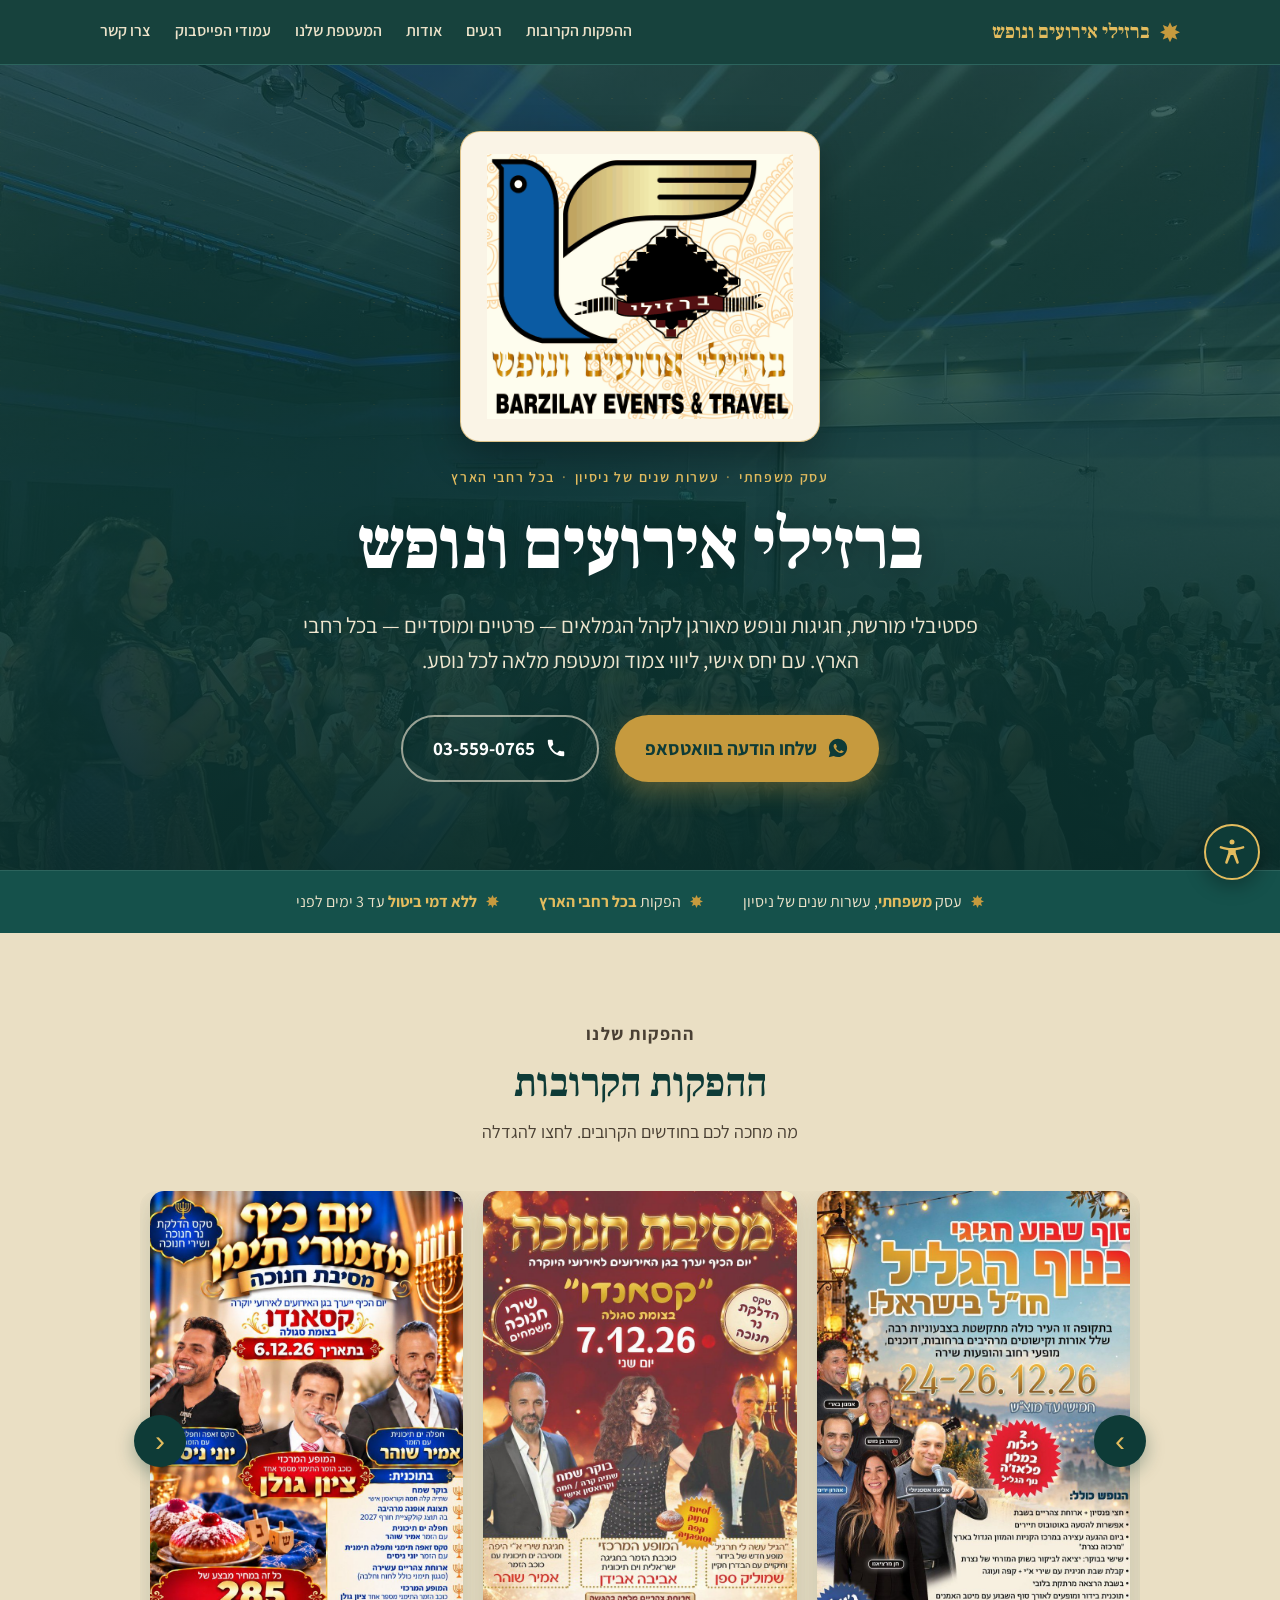
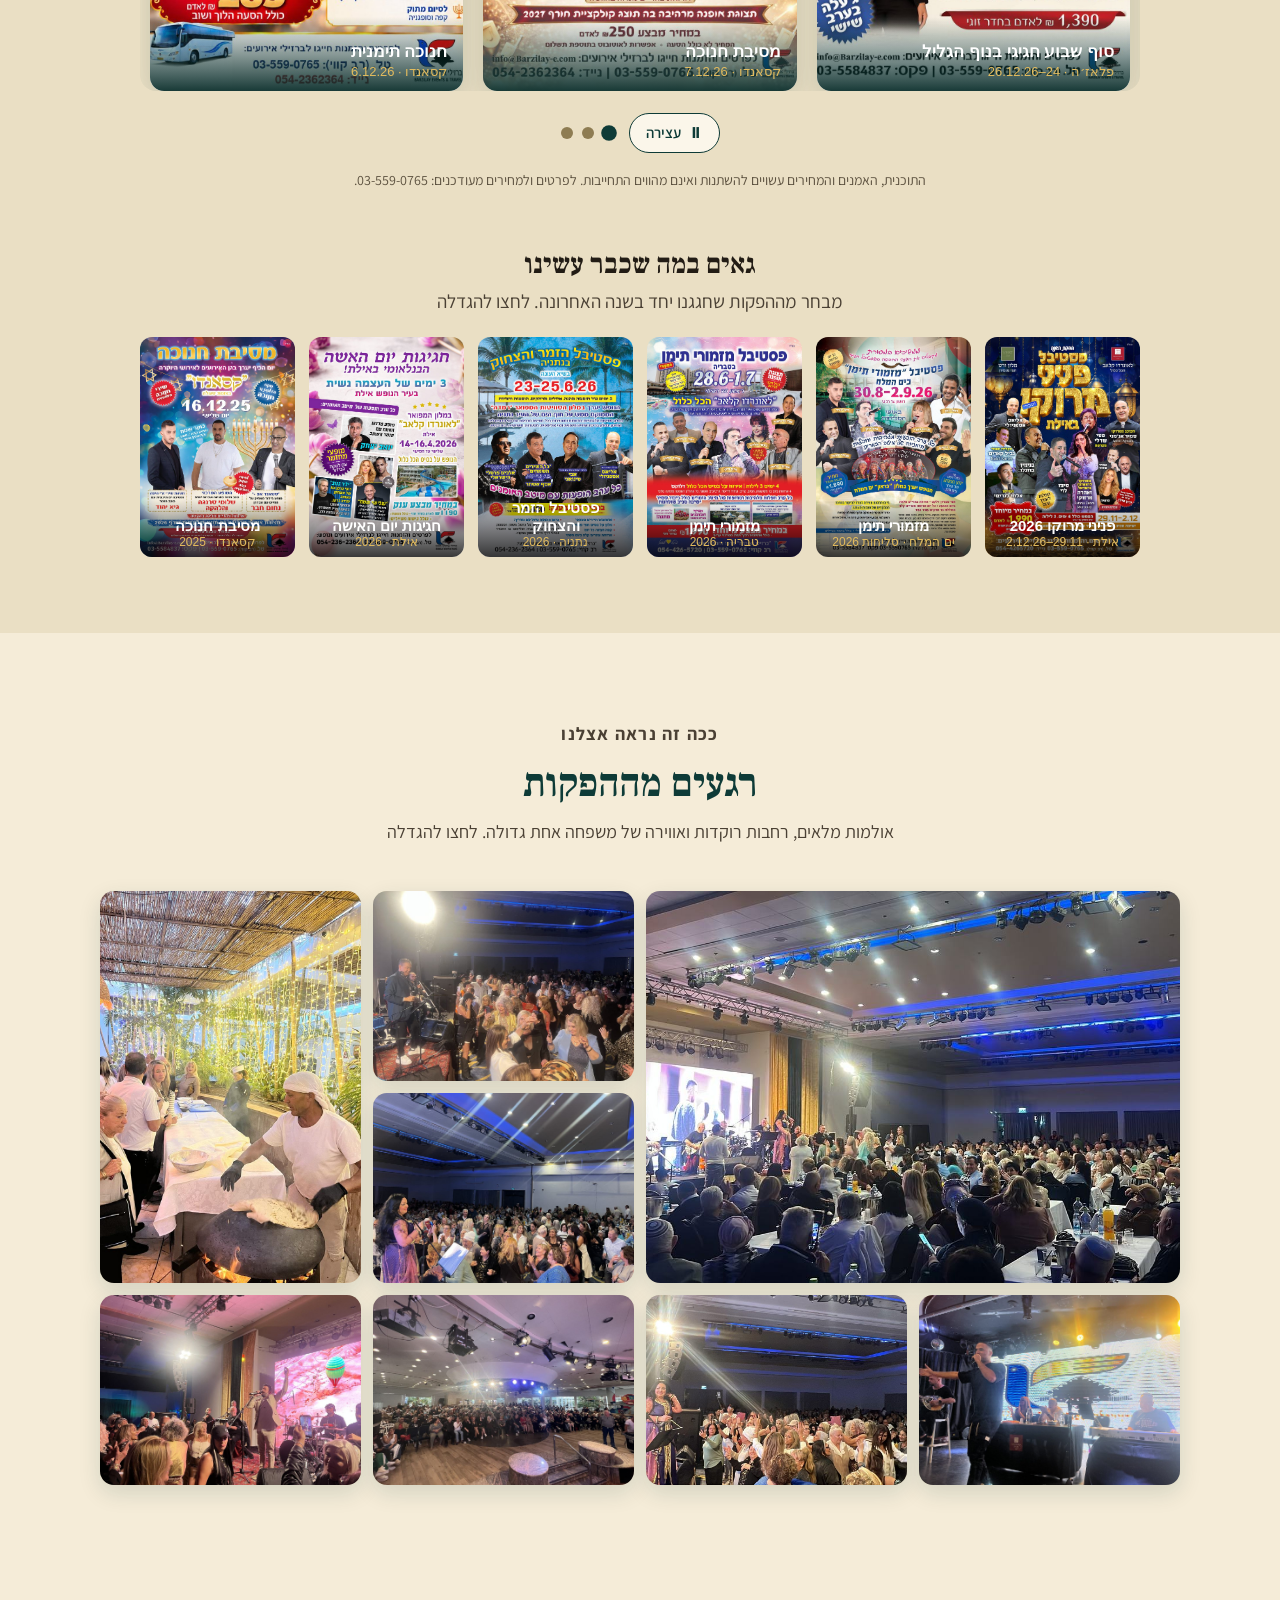
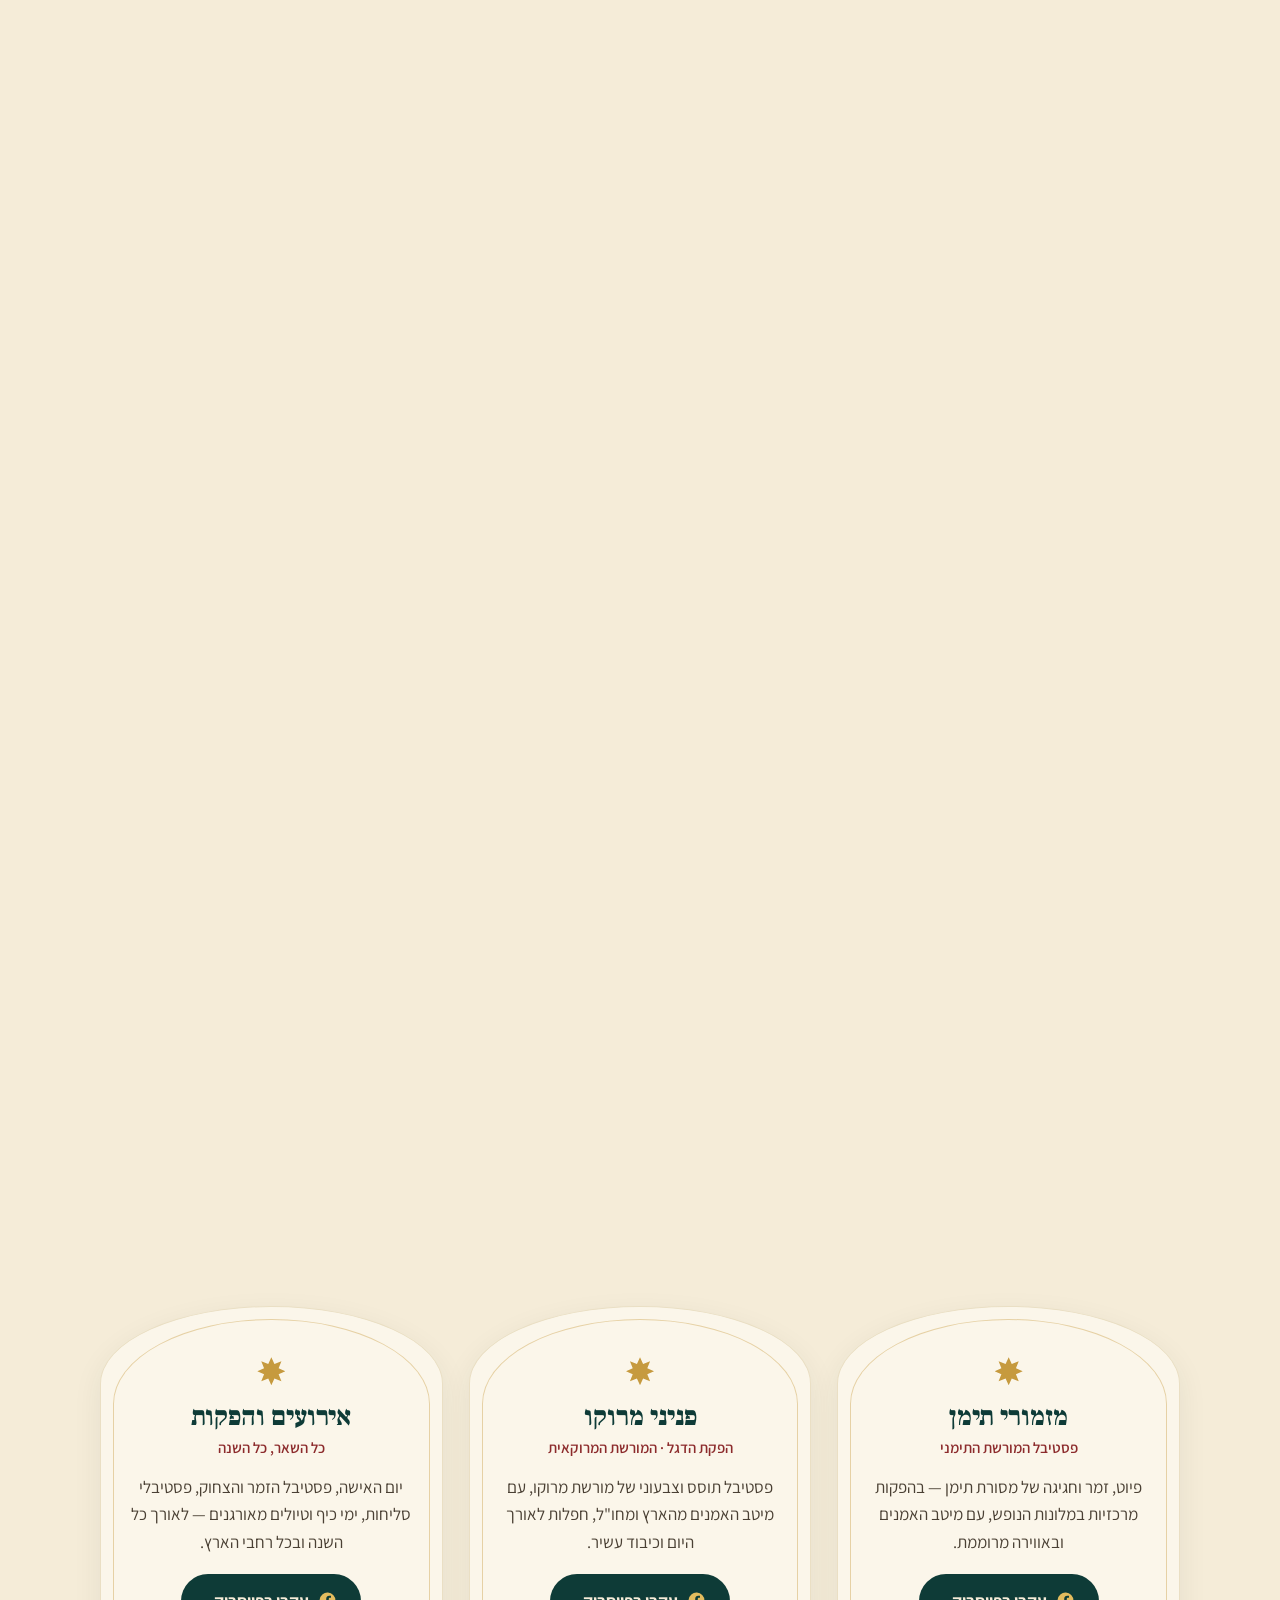
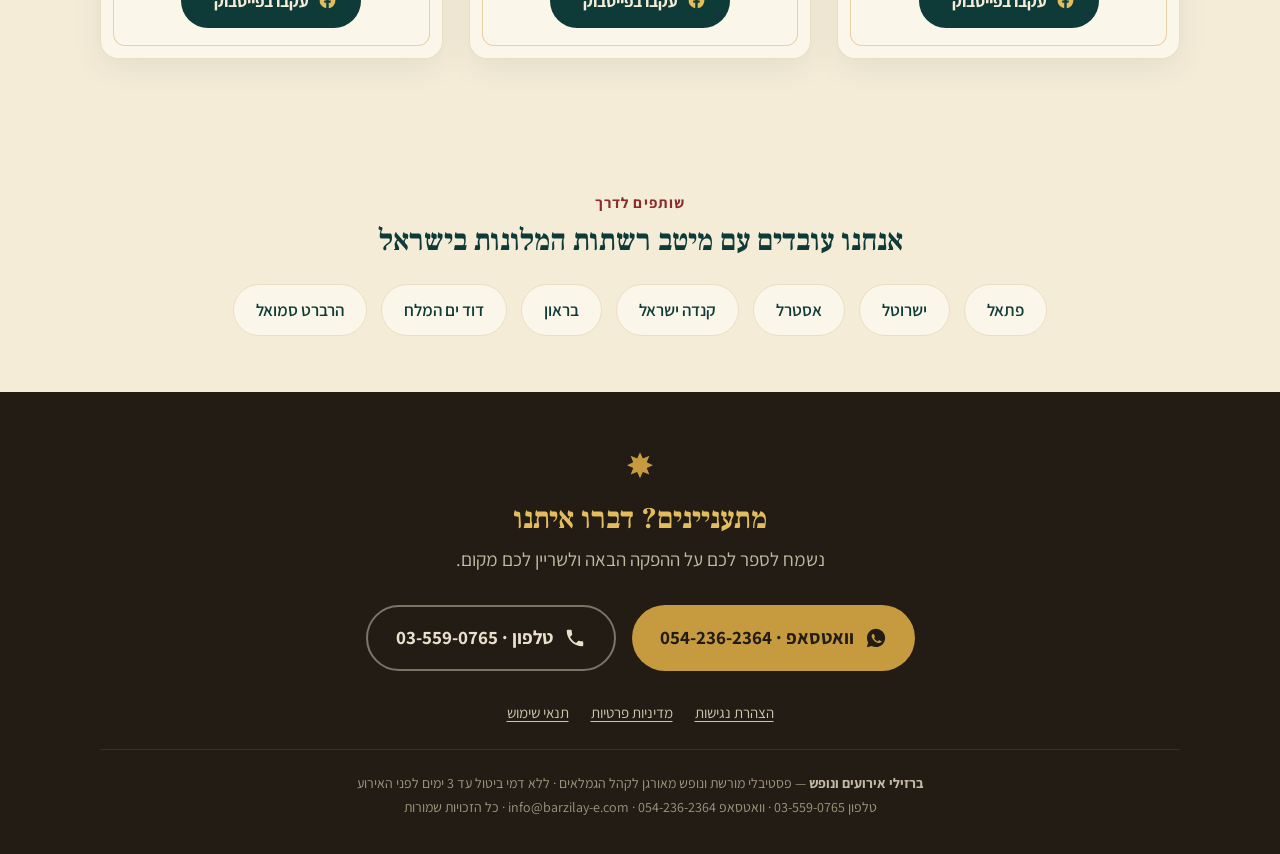
==== commit 21b417dc: "אתר: תמונות אמיתיות מההפקות – רקע לפתיחה וגלריית רגעים; לוגו קטן יותר בנייד Co-Authored-By: Claude O" ====
--- a/index.html
+++ b/index.html
@@ -63,7 +63,7 @@
   @media(max-width:820px){.topbar nav{display:none;}}
 
   /* hero */
-  .hero{position:relative;background:radial-gradient(120% 90% at 50% -10%, #16544D 0%, var(--teal) 55%, #0A2E2B 100%);color:var(--parchment);text-align:center;padding:66px 0 88px;overflow:hidden;}
+  .hero{position:relative;background:linear-gradient(180deg,rgba(14,59,55,.80) 0%,rgba(14,59,55,.86) 55%,rgba(10,46,43,.96) 100%),url(photos/hero.jpg) center 35%/cover no-repeat,var(--teal);color:var(--parchment);text-align:center;padding:66px 0 88px;overflow:hidden;}
   .hero::before{content:"";position:absolute;inset:0;opacity:.10;pointer-events:none;
     background-image:linear-gradient(45deg,var(--gold) 1px,transparent 1px),linear-gradient(-45deg,var(--gold) 1px,transparent 1px);
     background-size:34px 34px;mask-image:radial-gradient(120% 100% at 50% 0,#000 30%,transparent 78%);}
@@ -71,6 +71,7 @@
   .hero-logo{width:min(360px,80vw);margin:0 auto 24px;background:#FAF4E6;border-radius:20px;padding:22px 26px;
     border:1px solid rgba(198,154,62,.55);box-shadow:0 14px 38px rgba(0,0,0,.3);}
   .hero-logo img{width:100%;display:block;}
+  @media(max-width:520px){.hero{padding:36px 0 52px;}.hero-logo{width:min(210px,58vw);padding:14px 16px;margin-bottom:18px;}.hero .cta-row{margin-top:24px;}}
   .eyebrow{font-weight:600;letter-spacing:.12em;font-size:.875rem;color:var(--gold-bright);margin-bottom:16px;}
   .eyebrow .sep{opacity:.6;margin:0 7px;}
   .hero h1{font-weight:900;font-size:clamp(2.375rem,7vw,4.5rem);color:#fff;text-shadow:0 2px 24px rgba(0,0,0,.25);letter-spacing:-.01em;}
@@ -184,6 +185,16 @@
   @media(max-width:520px){.past-grid{grid-template-columns:repeat(2,1fr);}.past-tile img{height:200px;}}
   .car-note{text-align:center;color:#5C513F;font-size:.875rem;margin-top:16px;max-width:640px;margin-inline:auto;}
 
+  /* moments photo grid */
+  .moments{padding:76px 0;}
+  .mgrid{display:grid;grid-template-columns:repeat(4,1fr);grid-auto-rows:190px;gap:12px;}
+  .mtile{position:relative;border:0;padding:0;border-radius:14px;overflow:hidden;cursor:zoom-in;background:var(--parchment-deep);box-shadow:0 8px 22px rgba(14,59,55,.14);}
+  .mtile img{width:100%;height:100%;object-fit:cover;display:block;transition:transform .5s ease;}
+  .mtile:hover img{transform:scale(1.04);}
+  .mtile.big{grid-column:span 2;grid-row:span 2;}
+  .mtile.tall{grid-row:span 2;}
+  .mtile:focus-visible{outline:3px solid var(--teal);outline-offset:3px;}
+  @media(max-width:820px){.mgrid{grid-template-columns:1fr 1fr;grid-auto-rows:150px;gap:8px;}}
   /* partners */
   .partners{text-align:center;padding:56px 0;}
   .partners .kicker{margin-bottom:8px;}
@@ -223,7 +234,7 @@
   /* lightbox */
   .lb{position:fixed;inset:0;z-index:100;background:rgba(10,25,23,.94);display:none;align-items:center;justify-content:center;padding:24px;}
   .lb.open{display:flex;}
-  .lb img{max-width:min(92vw,620px);max-height:90vh;border-radius:10px;box-shadow:0 20px 60px rgba(0,0,0,.5);}
+  .lb img{max-width:min(92vw,1100px);max-height:90vh;border-radius:10px;box-shadow:0 20px 60px rgba(0,0,0,.5);}
   .lb-close{position:absolute;top:18px;left:18px;width:52px;height:52px;border-radius:50%;border:2px solid rgba(245,236,216,.5);
     background:rgba(245,236,216,.15);color:#fff;font-size:1.75rem;cursor:pointer;line-height:1;}
   .lb-close:hover,.lb-close:focus-visible{background:rgba(245,236,216,.35);}
@@ -259,6 +270,7 @@
     <a class="brand-mini" href="#top"><span class="khatam" aria-hidden="true"></span>ברזילי אירועים ונופש</a>
     <nav aria-label="ניווט ראשי">
       <a href="#gallery">ההפקות הקרובות</a>
+      <a href="#moments">רגעים</a>
       <a href="#about">אודות</a>
       <a href="#care">המעטפת שלנו</a>
       <a href="#prod">עמודי הפייסבוק</a>
@@ -361,6 +373,27 @@
     </div>
   </div>
 
+    </div>
+  </div>
+</section>
+
+<!-- moments -->
+<section class="moments reveal" id="moments">
+  <div class="wrap">
+    <div class="sec-head">
+      <p class="kicker">ככה זה נראה אצלנו</p>
+      <h2>רגעים מההפקות</h2>
+      <p>אולמות מלאים, רחבות רוקדות ואווירה של משפחה אחת גדולה. לחצו להגדלה</p>
+    </div>
+    <div class="mgrid">
+      <button type="button" class="mtile big" onclick="openLb('photos/hall-full.jpg')"><img loading="lazy" src="photos/hall-full.jpg" alt="אולם מלא באורחים בפסטיבל פניני מרוקו באילת" /></button>
+      <button type="button" class="mtile " onclick="openLb('photos/dance-1.jpg')"><img loading="lazy" src="photos/dance-1.jpg" alt="אורחים רוקדים מול הבמה" /></button>
+      <button type="button" class="mtile tall" onclick="openLb('photos/taboon.jpg')"><img loading="lazy" src="photos/taboon.jpg" alt="אפיית פיתות טריות בטאבון באחת ההפקות" /></button>
+      <button type="button" class="mtile " onclick="openLb('photos/hall-singer.jpg')"><img loading="lazy" src="photos/hall-singer.jpg" alt="זמרת מופיעה מול אולם מלא" /></button>
+      <button type="button" class="mtile " onclick="openLb('photos/stage-brand.jpg')"><img loading="lazy" src="photos/stage-brand.jpg" alt="זמר על הבמה, הלוגו של ברזילי על המסך" /></button>
+      <button type="button" class="mtile " onclick="openLb('photos/dance-2.jpg')"><img loading="lazy" src="photos/dance-2.jpg" alt="קהל רוקד ושר עם הזמרת" /></button>
+      <button type="button" class="mtile " onclick="openLb('photos/hall-wide.jpg')"><img loading="lazy" src="photos/hall-wide.jpg" alt="האולם בפסטיבל, מבט רחב" /></button>
+      <button type="button" class="mtile " onclick="openLb('photos/stage-pink.jpg')"><img loading="lazy" src="photos/stage-pink.jpg" alt="רחבת ריקודים מלאה ליד הבמה" /></button>
     </div>
   </div>
 </section>
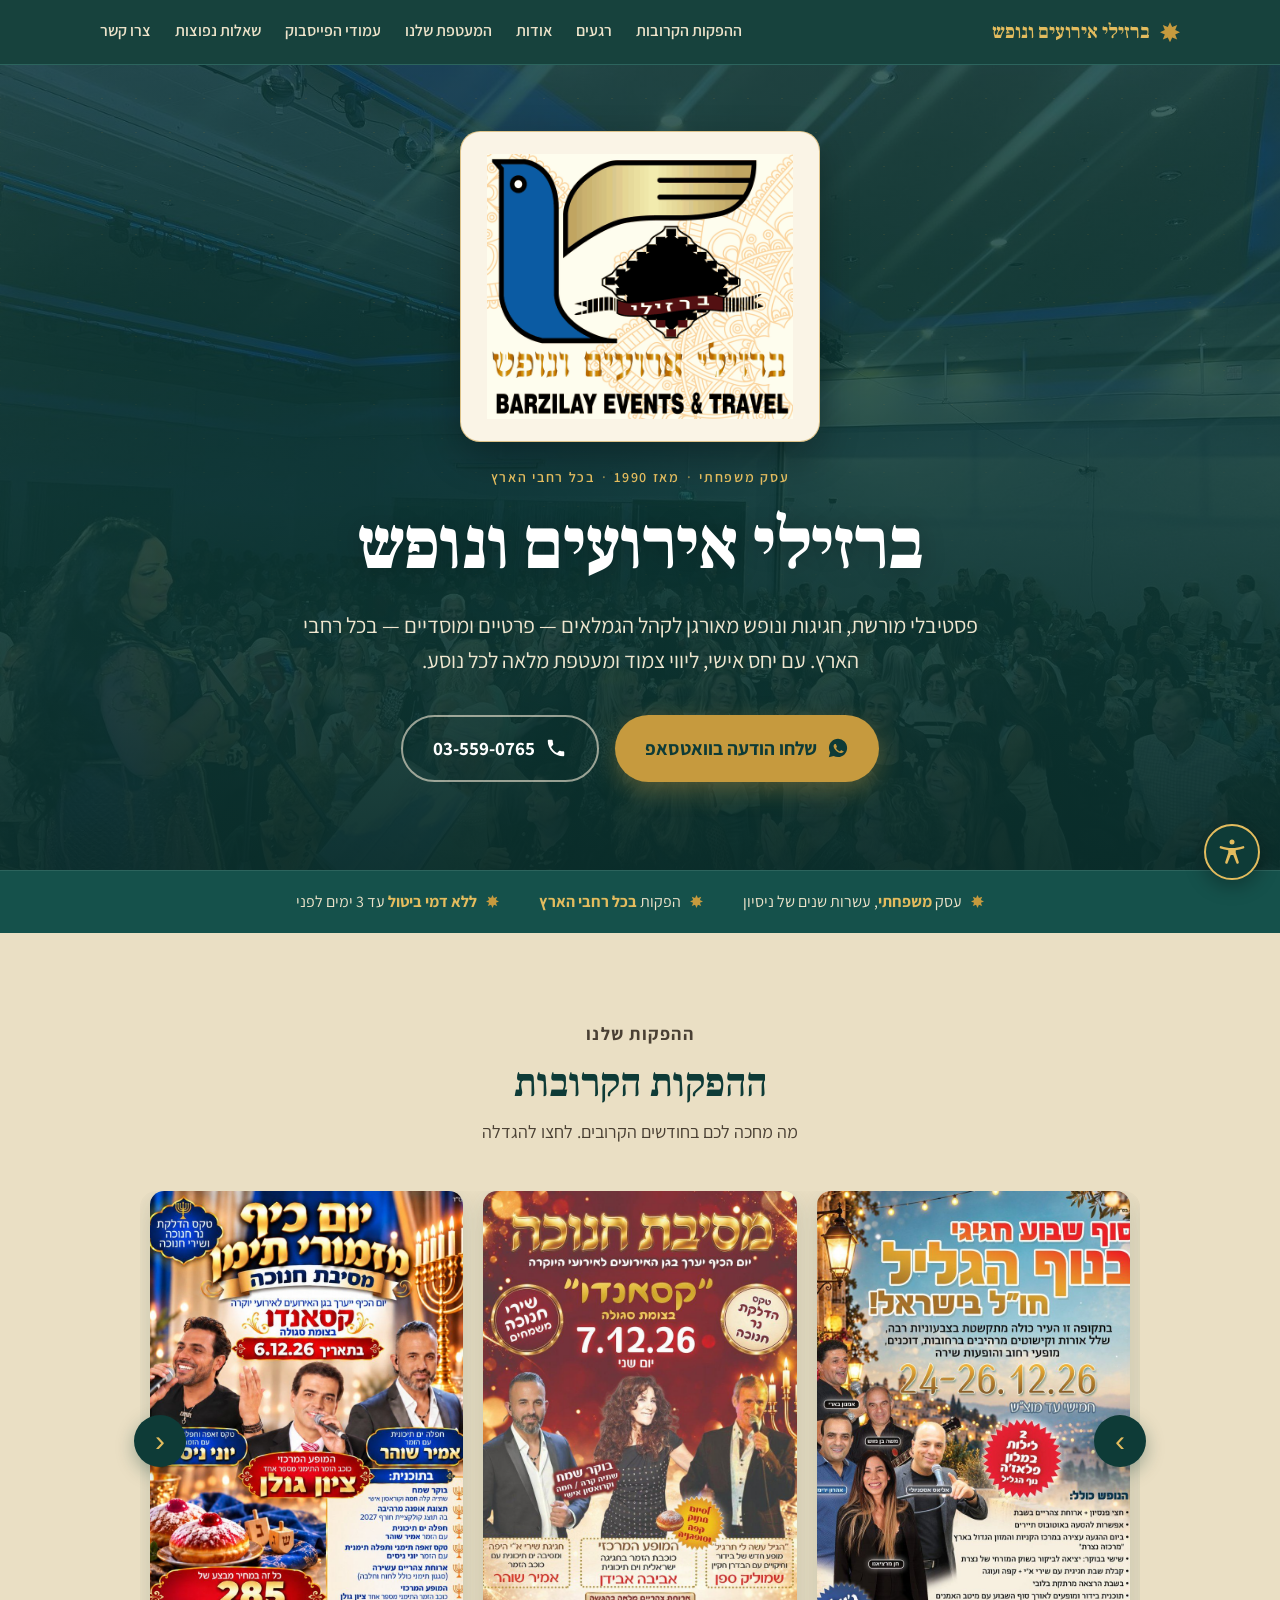
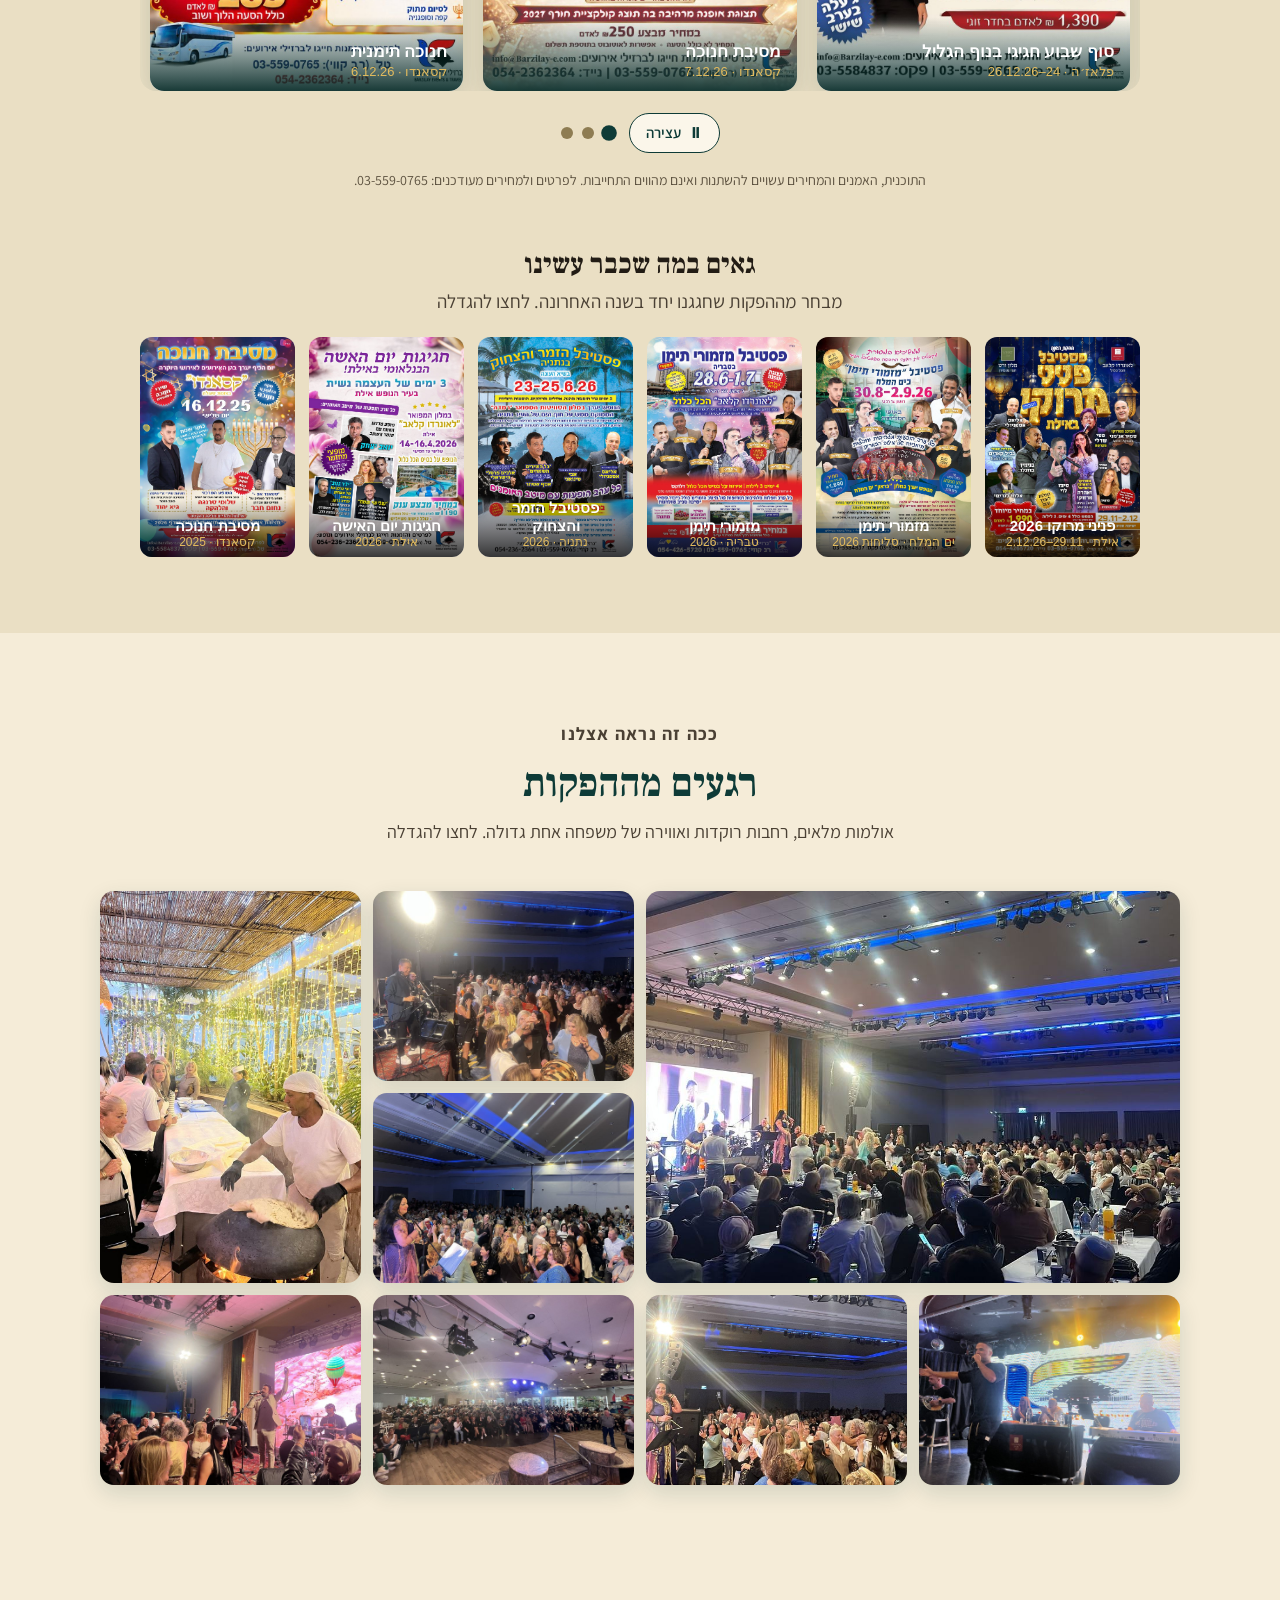
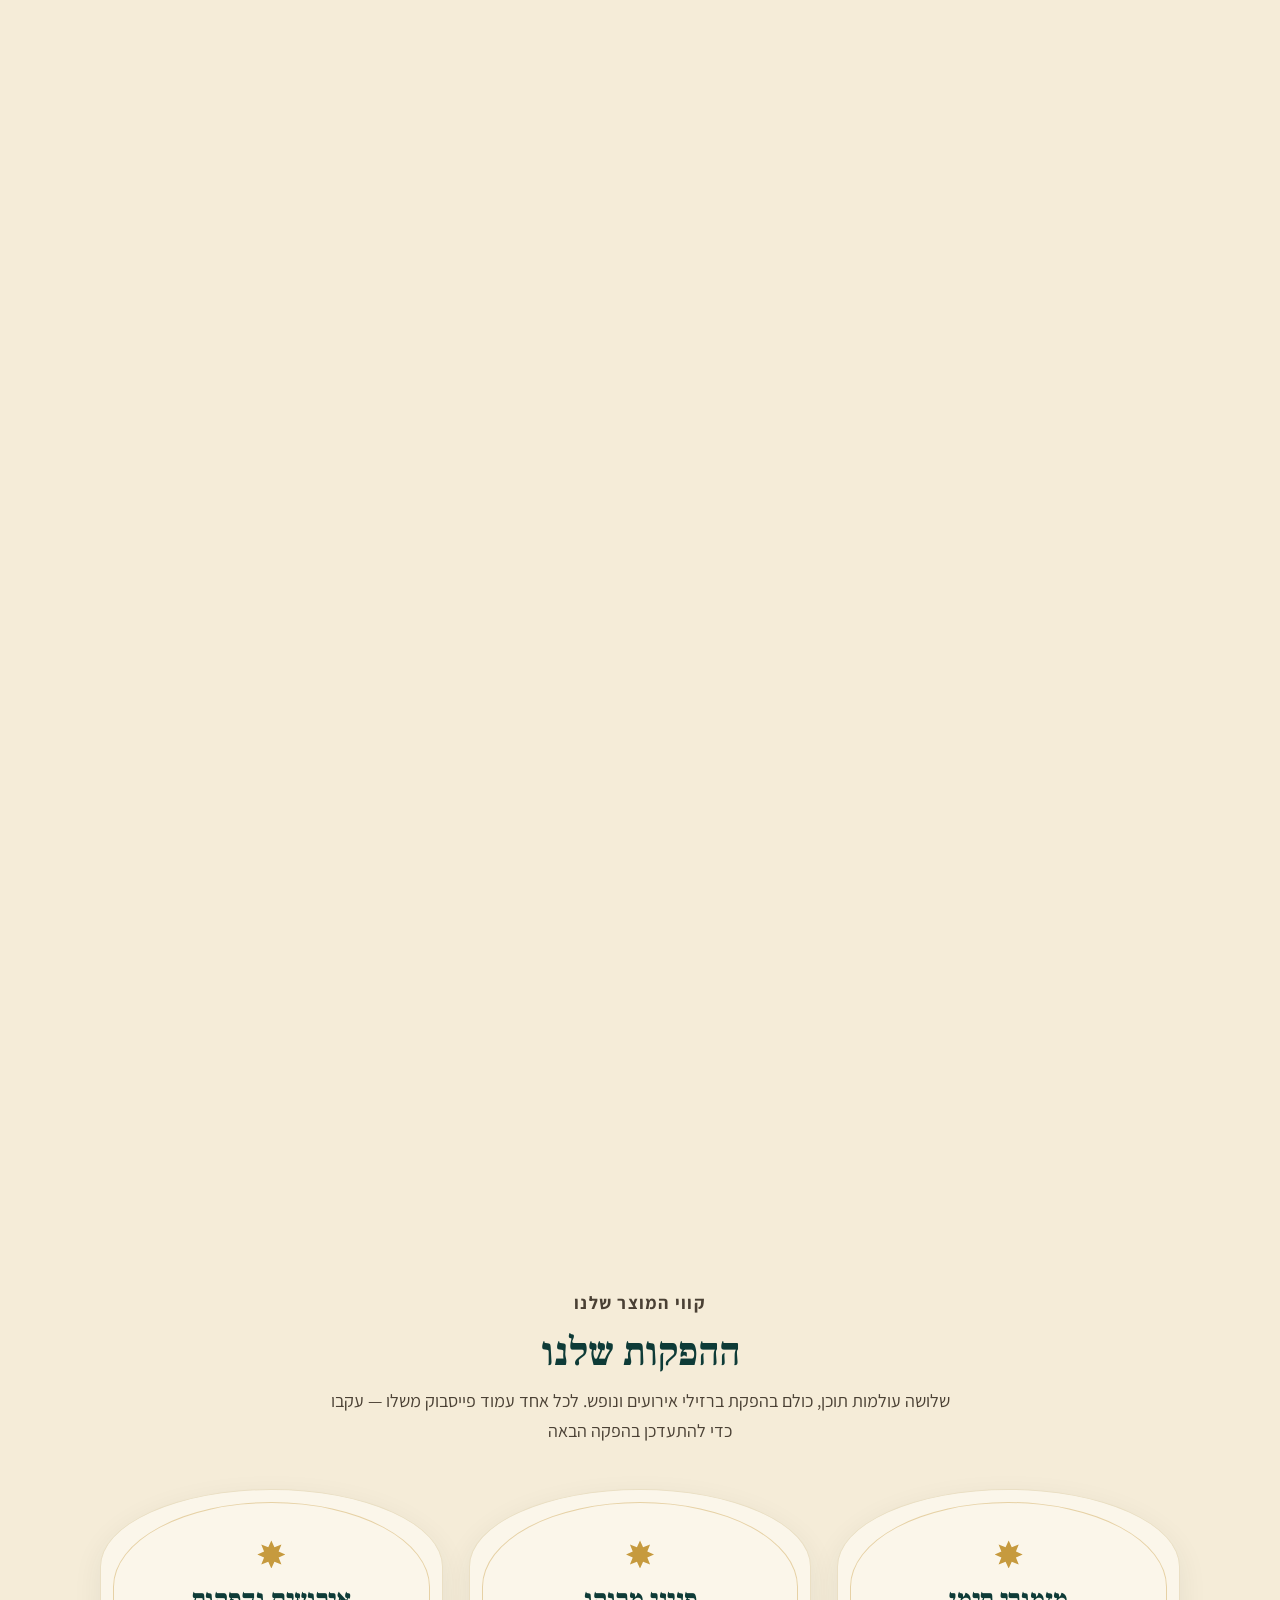
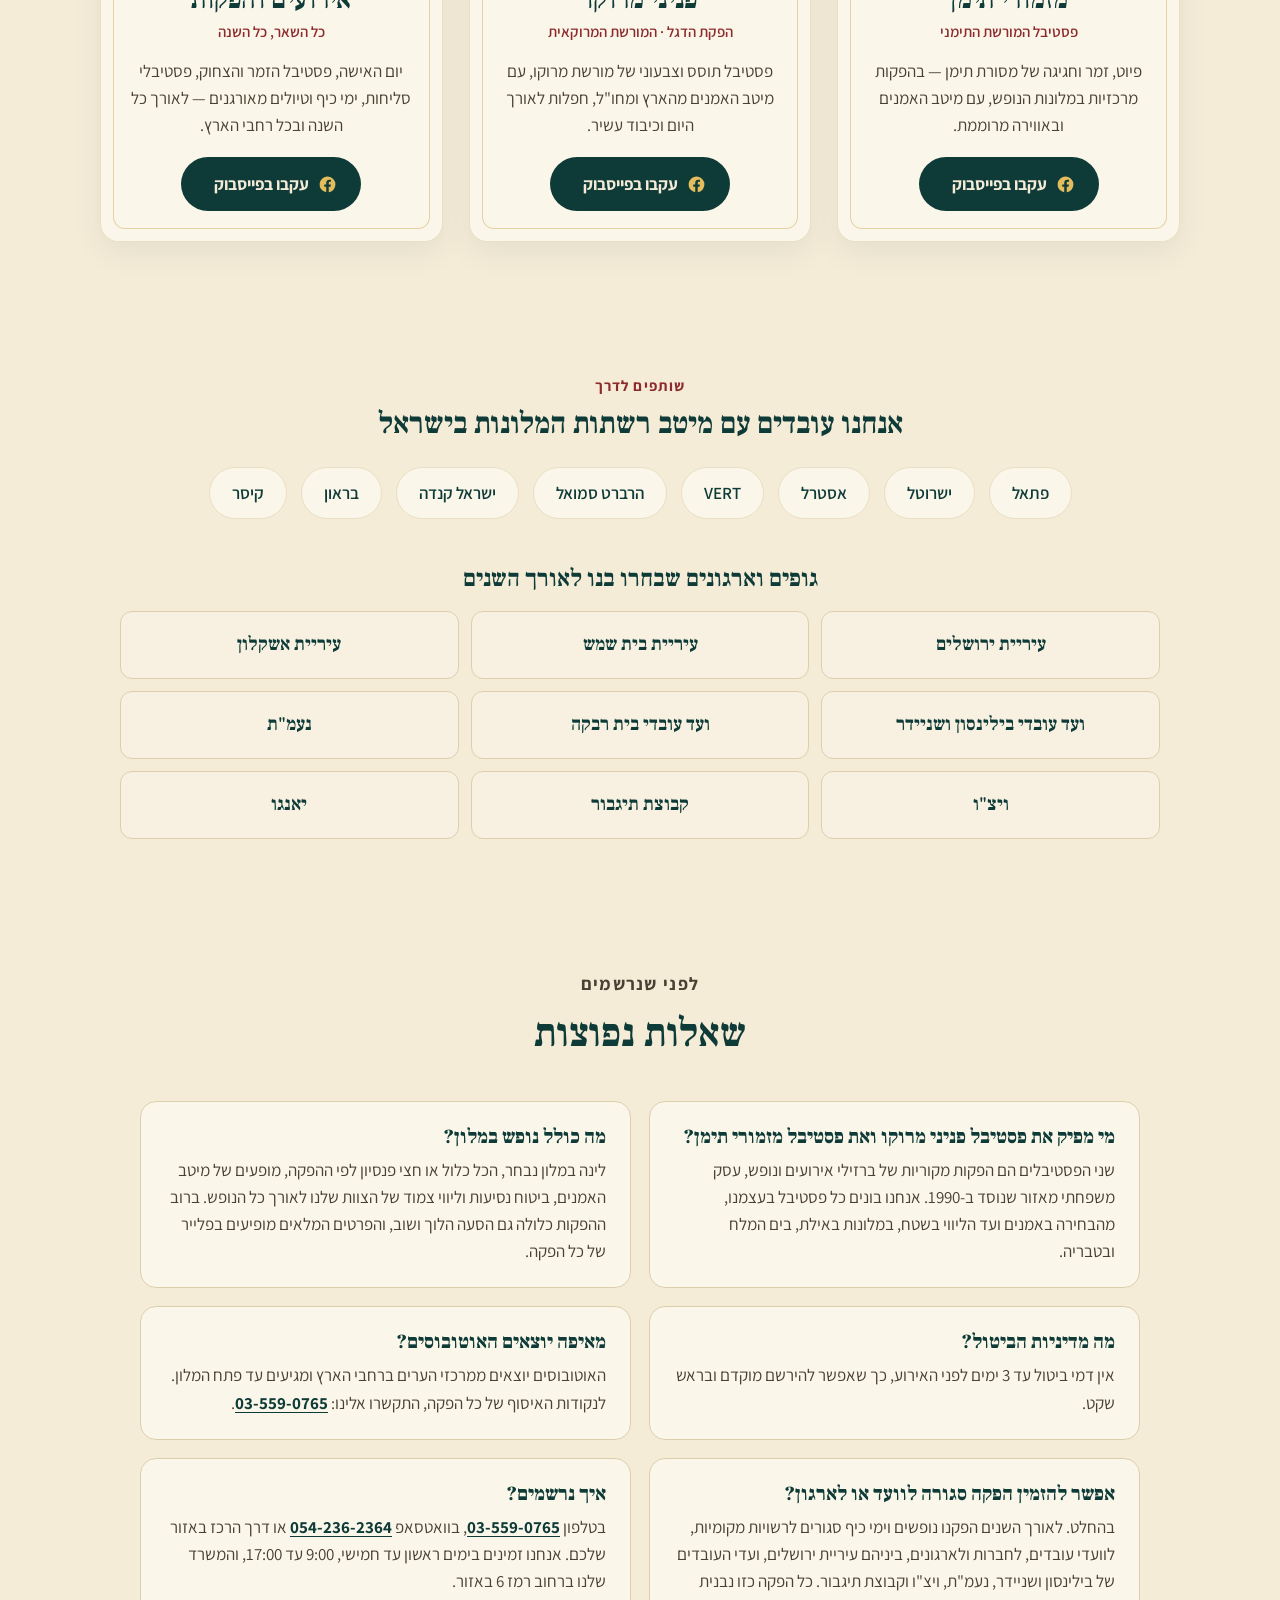
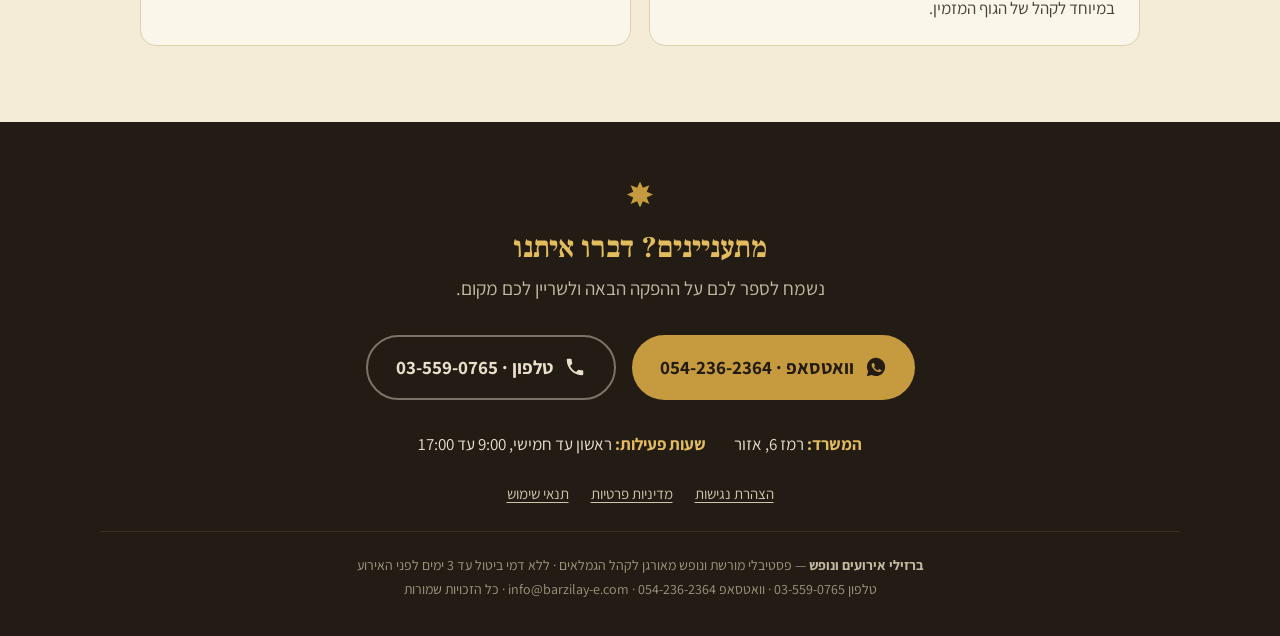
==== commit 7f88ccc0: "SEO one-page: canonical, sitemap, robots, structured data, FAQ, address and hours" ====
--- a/index.html
+++ b/index.html
@@ -6,6 +6,7 @@
 <title>ברזילי אירועים ונופש — פסטיבלי מורשת ונופש מאורגן לגמלאים</title>
 <meta name="description" content="עסק משפחתי ותיק עם עשרות שנים של ניסיון בהפקת פסטיבלי מורשת, חגיגות ונופש מאורגן לקהל הגמלאים — פרטיים ומוסדיים, בכל רחבי הארץ. מזמורי תימן, פניני מרוקו, יום האישה ועוד." />
 
+<link rel="canonical" href="https://dorbarz.github.io/barzilay/" />
 <meta property="og:title" content="ברזילי אירועים ונופש" />
 <meta property="og:description" content="פסטיבלי מורשת ונופש מאורגן לקהל הגמלאים — עשרות שנים של ניסיון ומעטפת מלאה לכל נוסע." />
 <meta property="og:locale" content="he_IL" />
@@ -17,7 +18,129 @@
 <meta name="theme-color" content="#0E3B37" />
 <link rel="icon" type="image/png" href="favicon.png" />
 <link rel="apple-touch-icon" href="apple-touch-icon.png" />
-<script type="application/ld+json">{"@context":"https://schema.org","@type":"TravelAgency","name":"ברזילי אירועים ונופש","alternateName":"Barzilay Events & Travel","url":"https://dorbarz.github.io/barzilay/","logo":"https://dorbarz.github.io/barzilay/logo.png","telephone":"+972-3-559-0765","email":"info@barzilay-e.com","areaServed":"IL","sameAs":["https://www.facebook.com/barzilaymorocco/","https://www.facebook.com/barzilaytiamnim/","https://www.facebook.com/profile.php?id=61591387936775"]}</script>
+<script type="application/ld+json">
+{
+  "@context": "https://schema.org",
+  "@graph": [
+    {
+      "@type": "TravelAgency",
+      "@id": "https://dorbarz.github.io/barzilay/#org",
+      "name": "ברזילי אירועים ונופש",
+      "alternateName": "Barzilay Events & Travel",
+      "url": "https://dorbarz.github.io/barzilay/",
+      "logo": "https://dorbarz.github.io/barzilay/logo.png",
+      "image": "https://dorbarz.github.io/barzilay/og-image.jpg",
+      "description": "עסק משפחתי מאזור שנוסד ב-1990 ומפיק פסטיבלי מורשת ונופש מאורגן לגמלאים בכל הארץ: פסטיבל פניני מרוקו, פסטיבל מזמורי תימן, חגיגות יום האישה, פסטיבל הזמר והצחוק וימי כיף.",
+      "telephone": "+972-3-559-0765",
+      "email": "info@barzilay-e.com",
+      "foundingDate": "1990",
+      "address": {
+        "@type": "PostalAddress",
+        "streetAddress": "רמז 6",
+        "addressLocality": "אזור",
+        "addressCountry": "IL"
+      },
+      "openingHoursSpecification": [
+        {
+          "@type": "OpeningHoursSpecification",
+          "dayOfWeek": [
+            "Sunday",
+            "Monday",
+            "Tuesday",
+            "Wednesday",
+            "Thursday"
+          ],
+          "opens": "09:00",
+          "closes": "17:00"
+        }
+      ],
+      "areaServed": {
+        "@type": "Country",
+        "name": "ישראל"
+      },
+      "brand": [
+        {
+          "@type": "Brand",
+          "name": "פסטיבל פניני מרוקו"
+        },
+        {
+          "@type": "Brand",
+          "name": "פסטיבל מזמורי תימן"
+        }
+      ],
+      "sameAs": [
+        "https://www.facebook.com/barzilaymorocco/",
+        "https://www.facebook.com/barzilaytiamnim/",
+        "https://www.facebook.com/profile.php?id=61591387936775"
+      ]
+    },
+    {
+      "@type": "WebSite",
+      "@id": "https://dorbarz.github.io/barzilay/#website",
+      "url": "https://dorbarz.github.io/barzilay/",
+      "name": "ברזילי אירועים ונופש",
+      "inLanguage": "he",
+      "publisher": {
+        "@id": "https://dorbarz.github.io/barzilay/#org"
+      }
+    },
+    {
+      "@type": "FAQPage",
+      "@id": "https://dorbarz.github.io/barzilay/#faq",
+      "mainEntity": [
+        {
+          "@type": "Question",
+          "name": "מי מפיק את פסטיבל פניני מרוקו ואת פסטיבל מזמורי תימן?",
+          "acceptedAnswer": {
+            "@type": "Answer",
+            "text": "שני הפסטיבלים הם הפקות מקוריות של ברזילי אירועים ונופש, עסק משפחתי מאזור שנוסד ב-1990. אנחנו בונים כל פסטיבל בעצמנו, מהבחירה באמנים ועד הליווי בשטח, במלונות באילת, בים המלח ובטבריה."
+          }
+        },
+        {
+          "@type": "Question",
+          "name": "מה כולל נופש במלון?",
+          "acceptedAnswer": {
+            "@type": "Answer",
+            "text": "לינה במלון נבחר, הכל כלול או חצי פנסיון לפי ההפקה, מופעים של מיטב האמנים, ביטוח נסיעות וליווי צמוד של הצוות שלנו לאורך כל הנופש. ברוב ההפקות כלולה גם הסעה הלוך ושוב, והפרטים המלאים מופיעים בפלייר של כל הפקה."
+          }
+        },
+        {
+          "@type": "Question",
+          "name": "מה מדיניות הביטול?",
+          "acceptedAnswer": {
+            "@type": "Answer",
+            "text": "אין דמי ביטול עד 3 ימים לפני האירוע, כך שאפשר להירשם מוקדם ובראש שקט."
+          }
+        },
+        {
+          "@type": "Question",
+          "name": "מאיפה יוצאים האוטובוסים?",
+          "acceptedAnswer": {
+            "@type": "Answer",
+            "text": "האוטובוסים יוצאים ממרכזי הערים ברחבי הארץ ומגיעים עד פתח המלון. לנקודות האיסוף של כל הפקה, התקשרו אלינו: 03-559-0765."
+          }
+        },
+        {
+          "@type": "Question",
+          "name": "אפשר להזמין הפקה סגורה לוועד או לארגון?",
+          "acceptedAnswer": {
+            "@type": "Answer",
+            "text": "בהחלט. לאורך השנים הפקנו נופשים וימי כיף סגורים לרשויות מקומיות, לוועדי עובדים, לחברות ולארגונים, ביניהם עיריית ירושלים, ועדי העובדים של בילינסון ושניידר, נעמ\"ת, ויצ\"ו וקבוצת תיגבור. כל הפקה כזו נבנית במיוחד לקהל של הגוף המזמין."
+          }
+        },
+        {
+          "@type": "Question",
+          "name": "איך נרשמים?",
+          "acceptedAnswer": {
+            "@type": "Answer",
+            "text": "בטלפון 03-559-0765, בוואטסאפ 054-236-2364 או דרך הרכז באזור שלכם. אנחנו זמינים בימים ראשון עד חמישי, 9:00 עד 17:00, והמשרד שלנו ברחוב רמז 6 באזור."
+          }
+        }
+      ]
+    }
+  ]
+}
+</script>
 
 <link rel="preconnect" href="https://fonts.googleapis.com" />
 <link rel="preconnect" href="https://fonts.gstatic.com" crossorigin />
@@ -60,7 +183,9 @@
   .topbar nav{display:flex;gap:24px;font-weight:600;font-size:1rem;color:#EDE3CA;}
   .topbar nav a{padding:4px 0;border-bottom:2px solid transparent;transition:border-color .2s,color .2s;}
   .topbar nav a:hover,.topbar nav a:focus-visible{color:var(--gold-bright);border-color:var(--gold);}
-  @media(max-width:820px){.topbar nav{display:none;}}
+  .topbar nav a,.brand-mini{white-space:nowrap;}
+  @media(max-width:1100px){.topbar nav{gap:16px;font-size:.9375rem;}}
+  @media(max-width:900px){.topbar nav{display:none;}}
 
   /* hero */
   .hero{position:relative;background:linear-gradient(180deg,rgba(14,59,55,.80) 0%,rgba(14,59,55,.86) 55%,rgba(10,46,43,.96) 100%),url(photos/hero.jpg) center 35%/cover no-repeat,var(--teal);color:var(--parchment);text-align:center;padding:66px 0 88px;overflow:hidden;}
@@ -70,7 +195,7 @@
   .hero .wrap{position:relative;}
   .hero-logo{width:min(360px,80vw);margin:0 auto 24px;background:#FAF4E6;border-radius:20px;padding:22px 26px;
     border:1px solid rgba(198,154,62,.55);box-shadow:0 14px 38px rgba(0,0,0,.3);}
-  .hero-logo img{width:100%;display:block;}
+  .hero-logo img{width:100%;height:auto;display:block;}
   @media(max-width:520px){.hero{padding:36px 0 52px;}.hero-logo{width:min(210px,58vw);padding:14px 16px;margin-bottom:18px;}.hero .cta-row{margin-top:24px;}}
   .eyebrow{font-weight:600;letter-spacing:.12em;font-size:.875rem;color:var(--gold-bright);margin-bottom:16px;}
   .eyebrow .sep{opacity:.6;margin:0 7px;}
@@ -230,6 +355,28 @@
   .legal-row a:hover,.legal-row a:focus-visible{color:var(--gold-bright);}
   .foot-note{color:#A2967E;font-size:.875rem;border-top:1px solid #3A3126;padding-top:22px;line-height:1.7;}
   .foot-note b{color:#C4B9A2;}
+  .foot-note a{white-space:nowrap;}
+
+  .clients-h{font-size:clamp(1.25rem,2.6vw,1.5rem);color:var(--teal);font-weight:700;margin:46px 0 18px;}
+  .clients{list-style:none;display:grid;grid-template-columns:repeat(3,1fr);gap:12px;max-width:1040px;margin-inline:auto;}
+  .clients li{display:flex;align-items:center;justify-content:center;text-align:center;min-height:68px;padding:12px 14px;
+    border:1px solid #DDCFAE;border-radius:12px;background:rgba(251,246,234,.6);
+    font-family:'Frank Ruhl Libre',serif;font-weight:700;font-size:1.1875rem;line-height:1.25;color:var(--teal);}
+    @media(max-width:620px){.clients{grid-template-columns:repeat(2,1fr);}}
+  @media(max-width:520px){.clients li{font-size:1.0625rem;min-height:60px;}}
+
+  /* faq */
+  .faq{padding-top:64px;}
+  .faq-list{display:grid;grid-template-columns:1fr 1fr;gap:18px;max-width:1000px;margin-inline:auto;}
+  @media(max-width:820px){.faq-list{grid-template-columns:1fr;}}
+  .faq-item{background:var(--cream-card);border:1px solid #DDCFAE;border-radius:16px;padding:24px 24px 22px;text-align:right;}
+  .faq-item h3{font-size:1.25rem;color:var(--teal);font-weight:900;margin-bottom:8px;}
+  .faq-item p{font-size:1.0625rem;color:var(--ink-soft);line-height:1.6;}
+  .faq-item a{color:var(--teal);font-weight:700;text-decoration:underline;text-underline-offset:3px;white-space:nowrap;}
+
+  /* office address in footer */
+  .office{font-style:normal;display:flex;gap:6px 28px;justify-content:center;flex-wrap:wrap;margin-bottom:24px;color:#E9DFCB;font-size:1.0625rem;}
+  .office b{color:var(--gold-bright);font-weight:700;}
 
   /* lightbox */
   .lb{position:fixed;inset:0;z-index:100;background:rgba(10,25,23,.94);display:none;align-items:center;justify-content:center;padding:24px;}
@@ -274,6 +421,7 @@
       <a href="#about">אודות</a>
       <a href="#care">המעטפת שלנו</a>
       <a href="#prod">עמודי הפייסבוק</a>
+      <a href="#faq">שאלות נפוצות</a>
       <a href="#contact">צרו קשר</a>
     </nav>
   </div>
@@ -284,8 +432,8 @@
 <!-- hero -->
 <section class="hero" id="top">
   <div class="wrap">
-    <div class="hero-logo"><img src="logo.png" alt="ברזילי אירועים ונופש — Barzilay Events &amp; Travel" /></div>
-    <p class="eyebrow">עסק משפחתי<span class="sep" aria-hidden="true">·</span>עשרות שנים של ניסיון<span class="sep" aria-hidden="true">·</span>בכל רחבי הארץ</p>
+    <div class="hero-logo"><img width="700" height="606" src="logo.png" alt="ברזילי אירועים ונופש — Barzilay Events &amp; Travel" /></div>
+    <p class="eyebrow">עסק משפחתי<span class="sep" aria-hidden="true">·</span>מאז 1990<span class="sep" aria-hidden="true">·</span>בכל רחבי הארץ</p>
     <h1>ברזילי אירועים ונופש</h1>
     <p class="lead">פסטיבלי מורשת, חגיגות ונופש מאורגן לקהל הגמלאים — פרטיים ומוסדיים — בכל רחבי הארץ. עם יחס אישי, ליווי צמוד ומעטפת מלאה לכל נוסע.</p>
     <div class="cta-row">
@@ -343,12 +491,12 @@
             <span class="cap">סוף שבוע חגיגי בנוף הגליל<small>פלאז׳ה · 24–26.12.26</small></span></button></div>
 
           <div class="slide" data-end="2027-02-11"><button type="button" class="slide-inner land" onclick="openLb('golden-eilat-vert-2027.jpg')">
-            <img loading="lazy" src="golden-eilat-vert-2027.jpg" alt="חוברת נופש הזהב באילת, מלון VERT, 7 עד 11.2.27, חמישה ימים וארבעה לילות. הפקה לקבוצה סגורה, לא פתוחה להרשמה לקהל הרחב." />
+            <img loading="lazy" src="golden-eilat-vert-2027.jpg" alt="חוברת נופש הזהב באילת, מלון VERT, 7 עד 11.2.27, חמישה ימים וארבעה לילות. הפקה סגורה לקבוצת תיגבור, לא פתוחה להרשמה לקהל הרחב." />
             <span class="cap">נופש הזהב באילת<small>VERT · 7–11.2.27 · קבוצה סגורה</small></span></button></div>
 
 
           <div class="slide" data-end="2027-03-18"><button type="button" class="slide-inner land" onclick="openLb('golden-eilat-leonardo-2027.jpg')">
-            <img loading="lazy" src="golden-eilat-leonardo-2027.jpg" alt="חוברת נופש הזהב באילת, מלון לאונרדו קלאב, 14 עד 18.3.27, חמישה ימים וארבעה לילות. הפקה לקבוצה סגורה, לא פתוחה להרשמה לקהל הרחב." />
+            <img loading="lazy" src="golden-eilat-leonardo-2027.jpg" alt="חוברת נופש הזהב באילת, מלון לאונרדו קלאב, 14 עד 18.3.27, חמישה ימים וארבעה לילות. הפקה סגורה לקבוצת תיגבור, לא פתוחה להרשמה לקהל הרחב." />
             <span class="cap">נופש הזהב באילת<small>לאונרדו קלאב · 14–18.3.27 · קבוצה סגורה</small></span></button></div>
 
         </div>
@@ -386,14 +534,14 @@
       <p>אולמות מלאים, רחבות רוקדות ואווירה של משפחה אחת גדולה. לחצו להגדלה</p>
     </div>
     <div class="mgrid">
-      <button type="button" class="mtile big" onclick="openLb('photos/hall-full.jpg')"><img loading="lazy" src="photos/hall-full.jpg" alt="אולם מלא באורחים בפסטיבל פניני מרוקו באילת" /></button>
-      <button type="button" class="mtile " onclick="openLb('photos/dance-1.jpg')"><img loading="lazy" src="photos/dance-1.jpg" alt="אורחים רוקדים מול הבמה" /></button>
-      <button type="button" class="mtile tall" onclick="openLb('photos/taboon.jpg')"><img loading="lazy" src="photos/taboon.jpg" alt="אפיית פיתות טריות בטאבון באחת ההפקות" /></button>
-      <button type="button" class="mtile " onclick="openLb('photos/hall-singer.jpg')"><img loading="lazy" src="photos/hall-singer.jpg" alt="זמרת מופיעה מול אולם מלא" /></button>
-      <button type="button" class="mtile " onclick="openLb('photos/stage-brand.jpg')"><img loading="lazy" src="photos/stage-brand.jpg" alt="זמר על הבמה, הלוגו של ברזילי על המסך" /></button>
-      <button type="button" class="mtile " onclick="openLb('photos/dance-2.jpg')"><img loading="lazy" src="photos/dance-2.jpg" alt="קהל רוקד ושר עם הזמרת" /></button>
-      <button type="button" class="mtile " onclick="openLb('photos/hall-wide.jpg')"><img loading="lazy" src="photos/hall-wide.jpg" alt="האולם בפסטיבל, מבט רחב" /></button>
-      <button type="button" class="mtile " onclick="openLb('photos/stage-pink.jpg')"><img loading="lazy" src="photos/stage-pink.jpg" alt="רחבת ריקודים מלאה ליד הבמה" /></button>
+      <button type="button" class="mtile big" onclick="openLb('photos/hall-full.jpg')"><img width="1200" height="675" loading="lazy" src="photos/hall-full.jpg" alt="אולם מלא באורחים בפסטיבל פניני מרוקו באילת" /></button>
+      <button type="button" class="mtile " onclick="openLb('photos/dance-1.jpg')"><img width="1200" height="900" loading="lazy" src="photos/dance-1.jpg" alt="אורחים רוקדים מול הבמה" /></button>
+      <button type="button" class="mtile tall" onclick="openLb('photos/taboon.jpg')"><img width="900" height="1200" loading="lazy" src="photos/taboon.jpg" alt="אפיית פיתות טריות בטאבון באחת ההפקות" /></button>
+      <button type="button" class="mtile " onclick="openLb('photos/hall-singer.jpg')"><img width="1200" height="900" loading="lazy" src="photos/hall-singer.jpg" alt="זמרת מופיעה מול אולם מלא" /></button>
+      <button type="button" class="mtile " onclick="openLb('photos/stage-brand.jpg')"><img width="1200" height="900" loading="lazy" src="photos/stage-brand.jpg" alt="זמר על הבמה, הלוגו של ברזילי על המסך" /></button>
+      <button type="button" class="mtile " onclick="openLb('photos/dance-2.jpg')"><img width="1200" height="675" loading="lazy" src="photos/dance-2.jpg" alt="קהל רוקד ושר עם הזמרת" /></button>
+      <button type="button" class="mtile " onclick="openLb('photos/hall-wide.jpg')"><img width="1200" height="900" loading="lazy" src="photos/hall-wide.jpg" alt="האולם בפסטיבל, מבט רחב" /></button>
+      <button type="button" class="mtile " onclick="openLb('photos/stage-pink.jpg')"><img width="1200" height="900" loading="lazy" src="photos/stage-pink.jpg" alt="רחבת ריקודים מלאה ליד הבמה" /></button>
     </div>
   </div>
 </section>
@@ -403,7 +551,8 @@
   <div class="wrap">
     <p class="kicker">מי אנחנו</p>
     <h2>מסורת של חגיגה, כבר עשרות שנים</h2>
-    <p>ברזילי אירועים ונופש הוא עסק משפחתי ותיק, עם עשרות שנים של ניסיון בהפקת פסטיבלי מורשת, חגיגות ונופש מאורגן — המתמחה בקהל הגמלאים, פרטיים ומוסדיים כאחד, בכל רחבי הארץ.</p>
+    <p>ברזילי אירועים ונופש נוסד ב-1990 כעסק משפחתי, ומאז אנחנו מפיקים פסטיבלי מורשת, חגיגות ונופש מאורגן לקהל הגמלאים, פרטיים ומוסדיים כאחד, בכל רחבי הארץ. כל הפקה נבנית אצלנו מההתחלה ועד הסוף: האמנים, התוכנית, ההסעות והליווי בשטח.</p>
+    <p>ההפקות הקבועות שלנו הן פסטיבל פניני מרוקו ופסטיבל מזמורי תימן, שתיהן הפקות מקוריות של ברזילי. לצדן אנחנו מפיקים את חגיגות יום האישה, את פסטיבל הזמר והצחוק וימי כיף, וגם נופש סגור לארגונים ולוועדי עובדים.</p>
     <p>אנחנו עושים שמח: הופעות של מיטב האמנים, חפלות ומסיבות, הרצאות וסדנאות איכותיות, טיולים מודרכים, דוכני מכירות וטקסים מסורתיים — הכל באווירה חמה, במיטב מלונות הנופש בישראל, עם ליווי צמוד ותשומת לב לכל פרט.</p>
     <div class="rule" aria-hidden="true"></div>
   </div>
@@ -452,7 +601,7 @@
     <div class="sec-head reveal">
       <p class="kicker">קווי המוצר שלנו</p>
       <h2>ההפקות שלנו</h2>
-      <p>לכל עולם תוכן עמוד פייסבוק משלו — עקבו כדי להתעדכן בהפקה הבאה</p>
+      <p>שלושה עולמות תוכן, כולם בהפקת ברזילי אירועים ונופש. לכל אחד עמוד פייסבוק משלו — עקבו כדי להתעדכן בהפקה הבאה</p>
     </div>
     <div class="arches">
       <article class="arch reveal">
@@ -498,8 +647,55 @@
     <p class="kicker">שותפים לדרך</p>
     <h2>אנחנו עובדים עם מיטב רשתות המלונות בישראל</h2>
     <div class="plist">
-      <span>פתאל</span><span>ישרוטל</span><span>אסטרל</span><span>קנדה ישראל</span>
-      <span>בראון</span><span>דוד ים המלח</span><span>הרברט סמואל</span>
+      <span>פתאל</span><span>ישרוטל</span><span>אסטרל</span><span>VERT</span><span>הרברט סמואל</span><span>ישראל קנדה</span><span>בראון</span><span>קיסר</span>
+    </div>
+    <h3 class="clients-h">גופים וארגונים שבחרו בנו לאורך השנים</h3>
+    <ul class="clients">
+      <li>עיריית ירושלים</li>
+      <li>עיריית בית שמש</li>
+      <li>עיריית אשקלון</li>
+      <li>ועד עובדי בילינסון ושניידר</li>
+      <li>ועד עובדי בית רבקה</li>
+      <li>נעמ"ת</li>
+      <li>ויצ"ו</li>
+      <li>קבוצת תיגבור</li>
+      <li>יאנגו</li>
+    </ul>
+  </div>
+</section>
+
+<!-- faq -->
+<section class="sec faq reveal" id="faq">
+  <div class="wrap">
+    <div class="sec-head">
+      <p class="kicker">לפני שנרשמים</p>
+      <h2>שאלות נפוצות</h2>
+    </div>
+    <div class="faq-list">
+      <div class="faq-item">
+        <h3>מי מפיק את פסטיבל פניני מרוקו ואת פסטיבל מזמורי תימן?</h3>
+        <p>שני הפסטיבלים הם הפקות מקוריות של ברזילי אירועים ונופש, עסק משפחתי מאזור שנוסד ב-1990. אנחנו בונים כל פסטיבל בעצמנו, מהבחירה באמנים ועד הליווי בשטח, במלונות באילת, בים המלח ובטבריה.</p>
+      </div>
+      <div class="faq-item">
+        <h3>מה כולל נופש במלון?</h3>
+        <p>לינה במלון נבחר, הכל כלול או חצי פנסיון לפי ההפקה, מופעים של מיטב האמנים, ביטוח נסיעות וליווי צמוד של הצוות שלנו לאורך כל הנופש. ברוב ההפקות כלולה גם הסעה הלוך ושוב, והפרטים המלאים מופיעים בפלייר של כל הפקה.</p>
+      </div>
+      <div class="faq-item">
+        <h3>מה מדיניות הביטול?</h3>
+        <p>אין דמי ביטול עד 3 ימים לפני האירוע, כך שאפשר להירשם מוקדם ובראש שקט.</p>
+      </div>
+      <div class="faq-item">
+        <h3>מאיפה יוצאים האוטובוסים?</h3>
+        <p>האוטובוסים יוצאים ממרכזי הערים ברחבי הארץ ומגיעים עד פתח המלון. לנקודות האיסוף של כל הפקה, התקשרו אלינו: <a href="tel:+97235590765" dir="ltr">03-559-0765</a>.</p>
+      </div>
+      <div class="faq-item">
+        <h3>אפשר להזמין הפקה סגורה לוועד או לארגון?</h3>
+        <p>בהחלט. לאורך השנים הפקנו נופשים וימי כיף סגורים לרשויות מקומיות, לוועדי עובדים, לחברות ולארגונים, ביניהם עיריית ירושלים, ועדי העובדים של בילינסון ושניידר, נעמ"ת, ויצ"ו וקבוצת תיגבור. כל הפקה כזו נבנית במיוחד לקהל של הגוף המזמין.</p>
+      </div>
+      <div class="faq-item">
+        <h3>איך נרשמים?</h3>
+        <p>בטלפון <a href="tel:+97235590765" dir="ltr">03-559-0765</a>, בוואטסאפ <a href="https://wa.me/972542362364" target="_blank" rel="noopener" dir="ltr">054-236-2364</a> או דרך הרכז באזור שלכם. אנחנו זמינים בימים ראשון עד חמישי, 9:00 עד 17:00, והמשרד שלנו ברחוב רמז 6 באזור.</p>
+      </div>
     </div>
   </div>
 </section>
@@ -522,6 +718,10 @@
         טלפון · 03-559-0765
       </a>
     </div>
+    <address class="office">
+      <span><b>המשרד:</b> רמז 6, אזור</span>
+      <span><b>שעות פעילות:</b> ראשון עד חמישי, 9:00 עד 17:00</span>
+    </address>
     <nav class="legal-row" aria-label="מסמכים משפטיים">
       <a href="accessibility.html">הצהרת נגישות</a>
       <a href="privacy.html">מדיניות פרטיות</a>
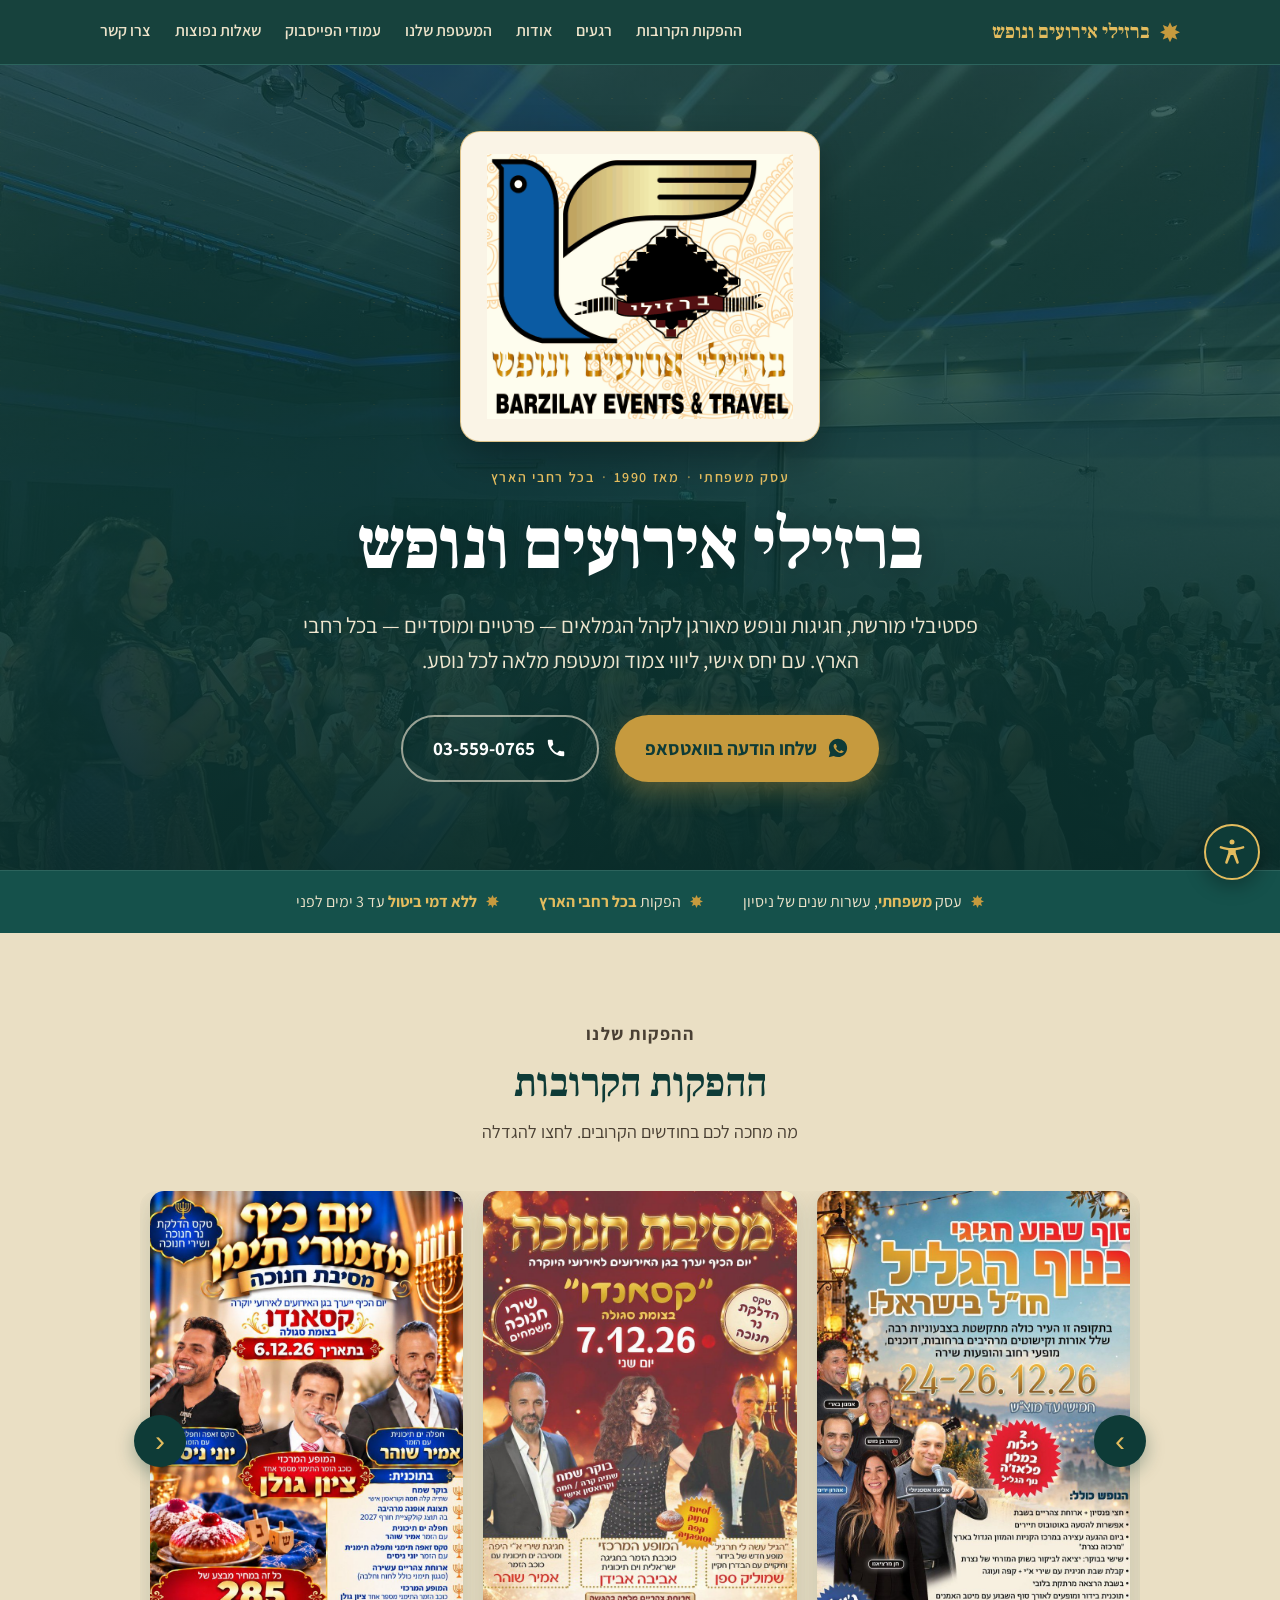
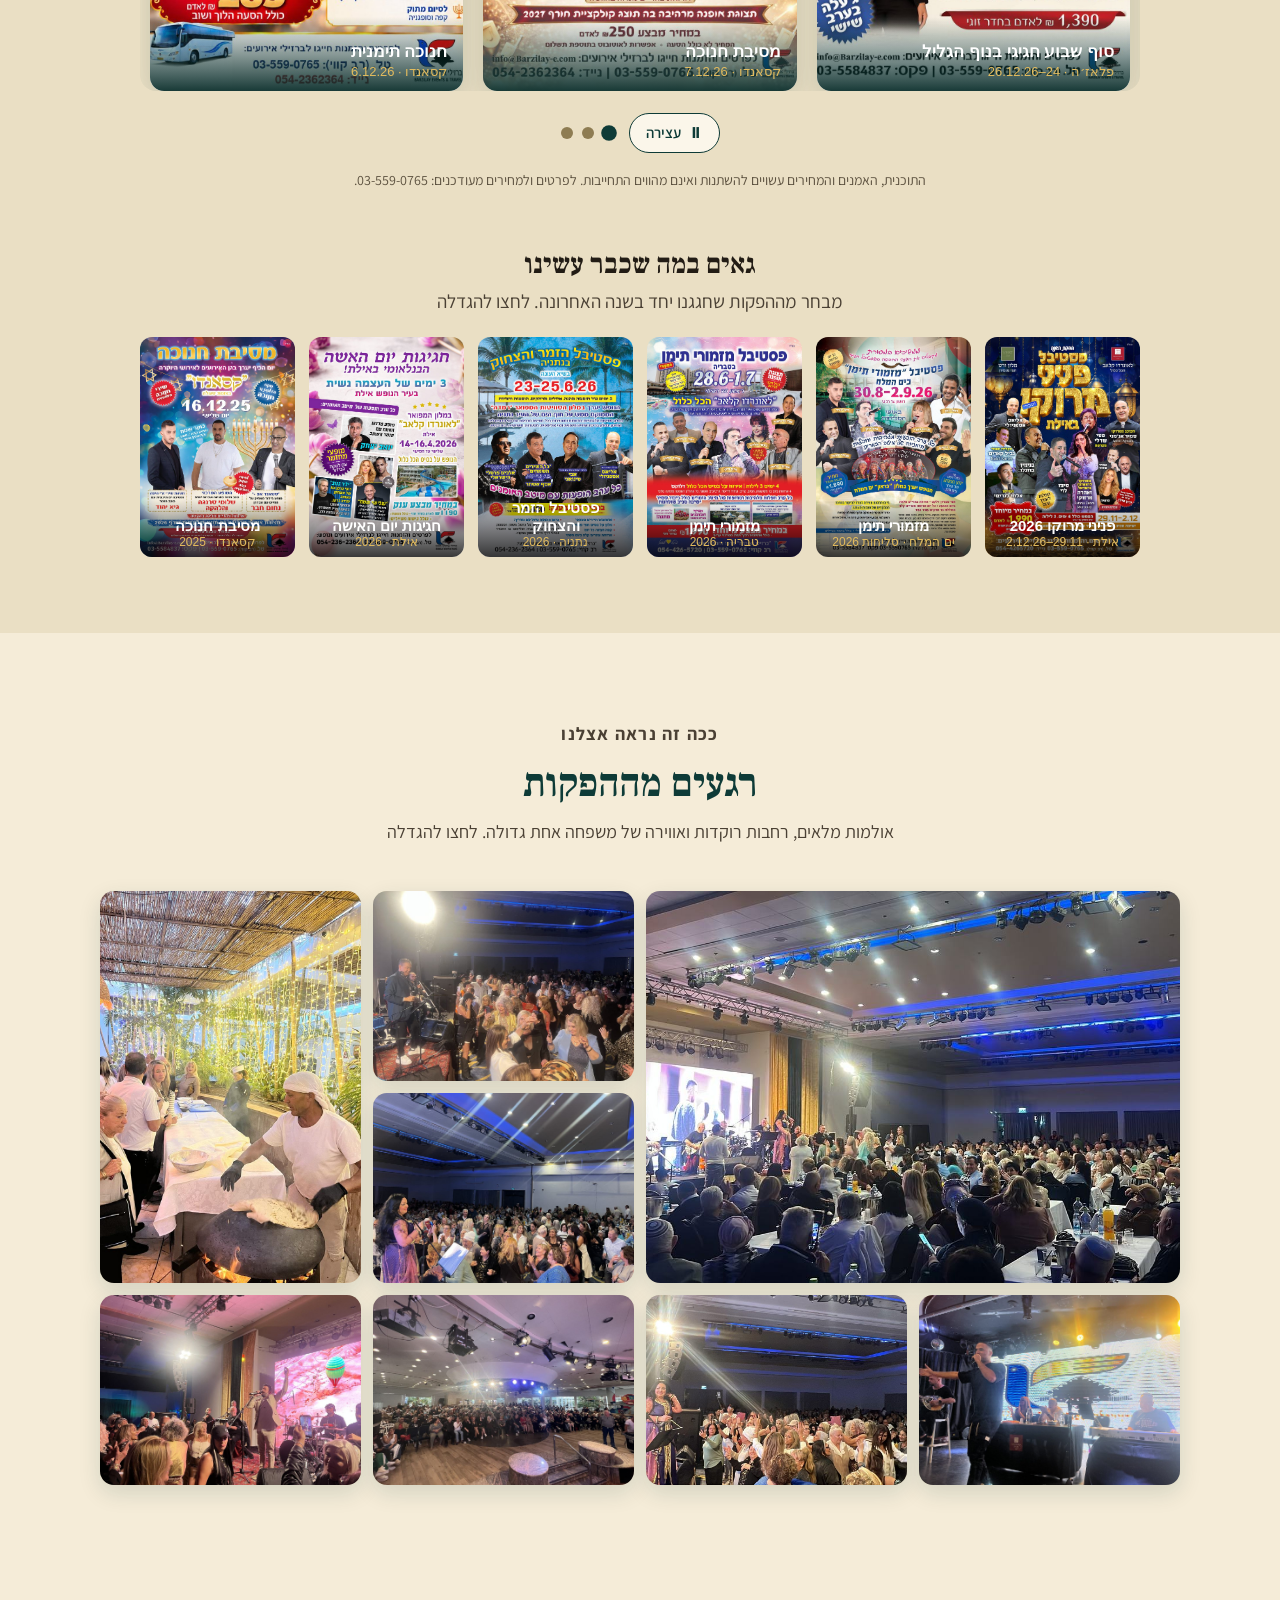
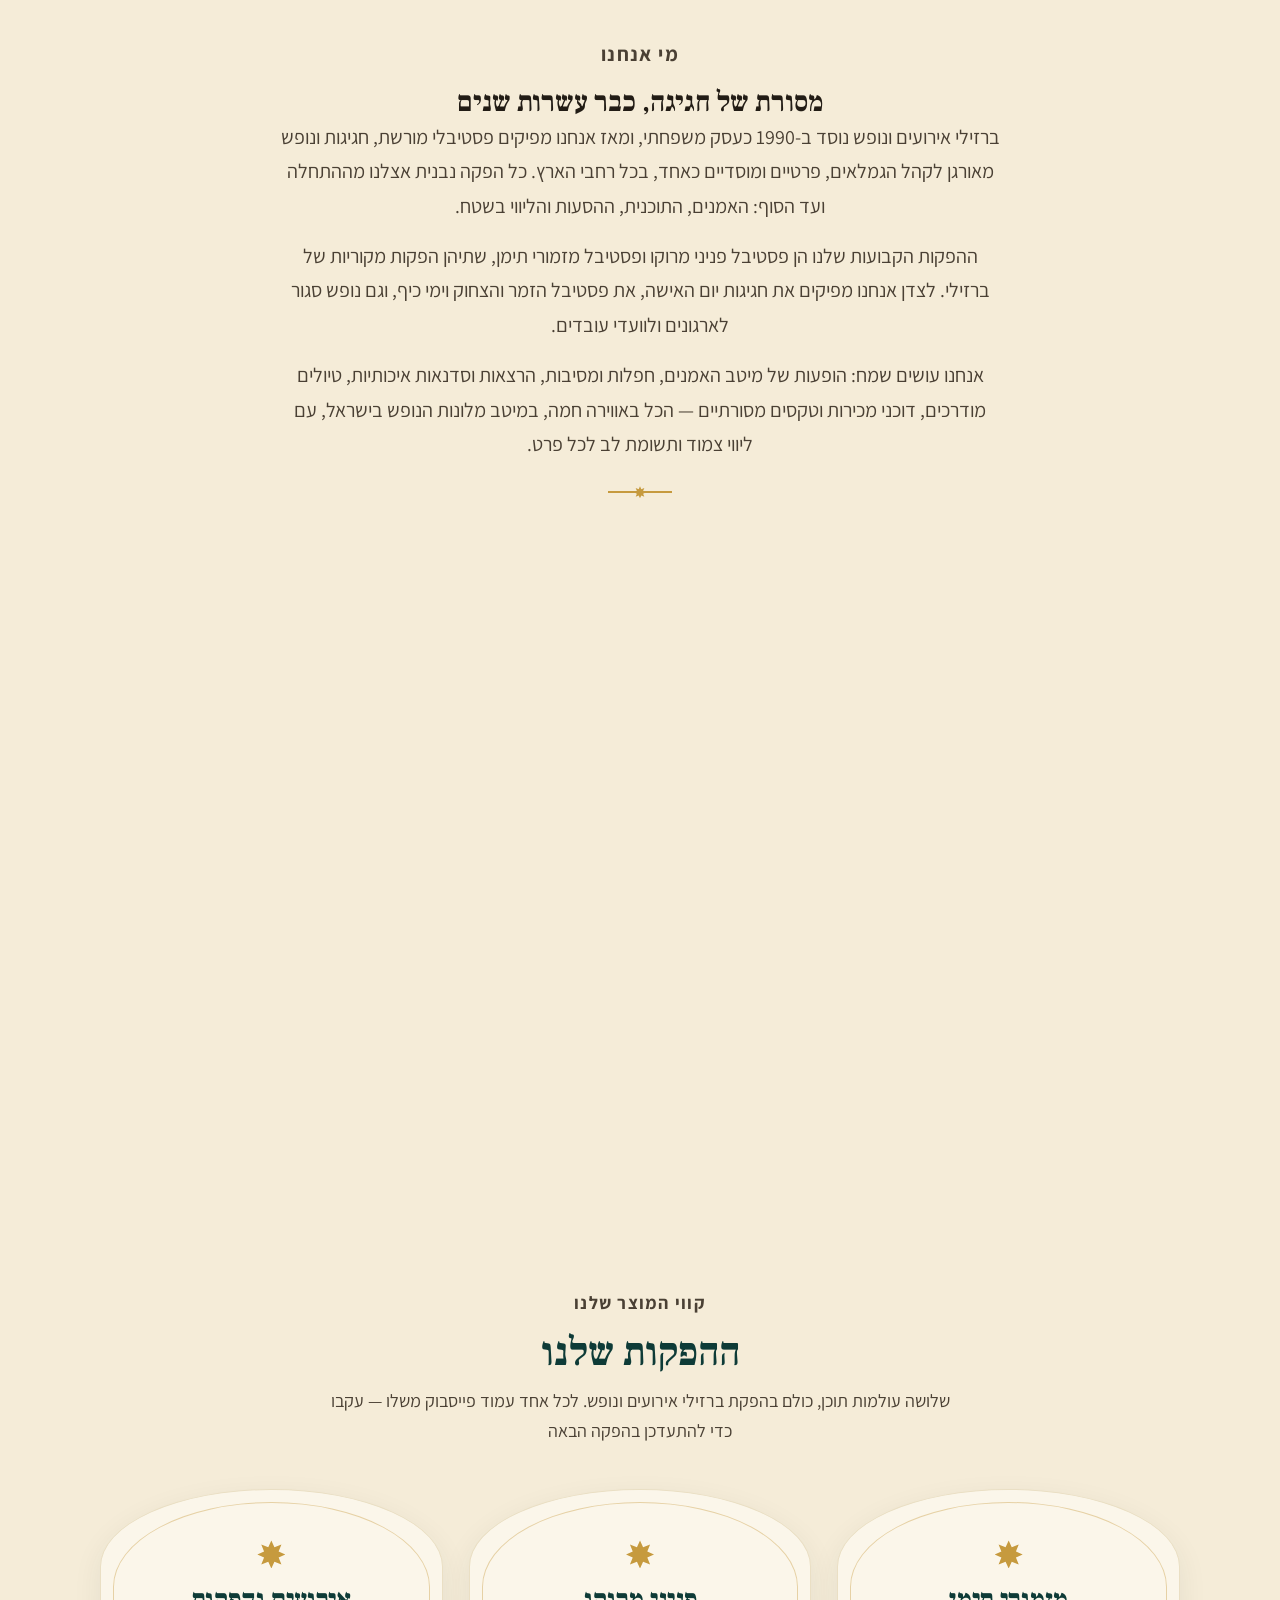
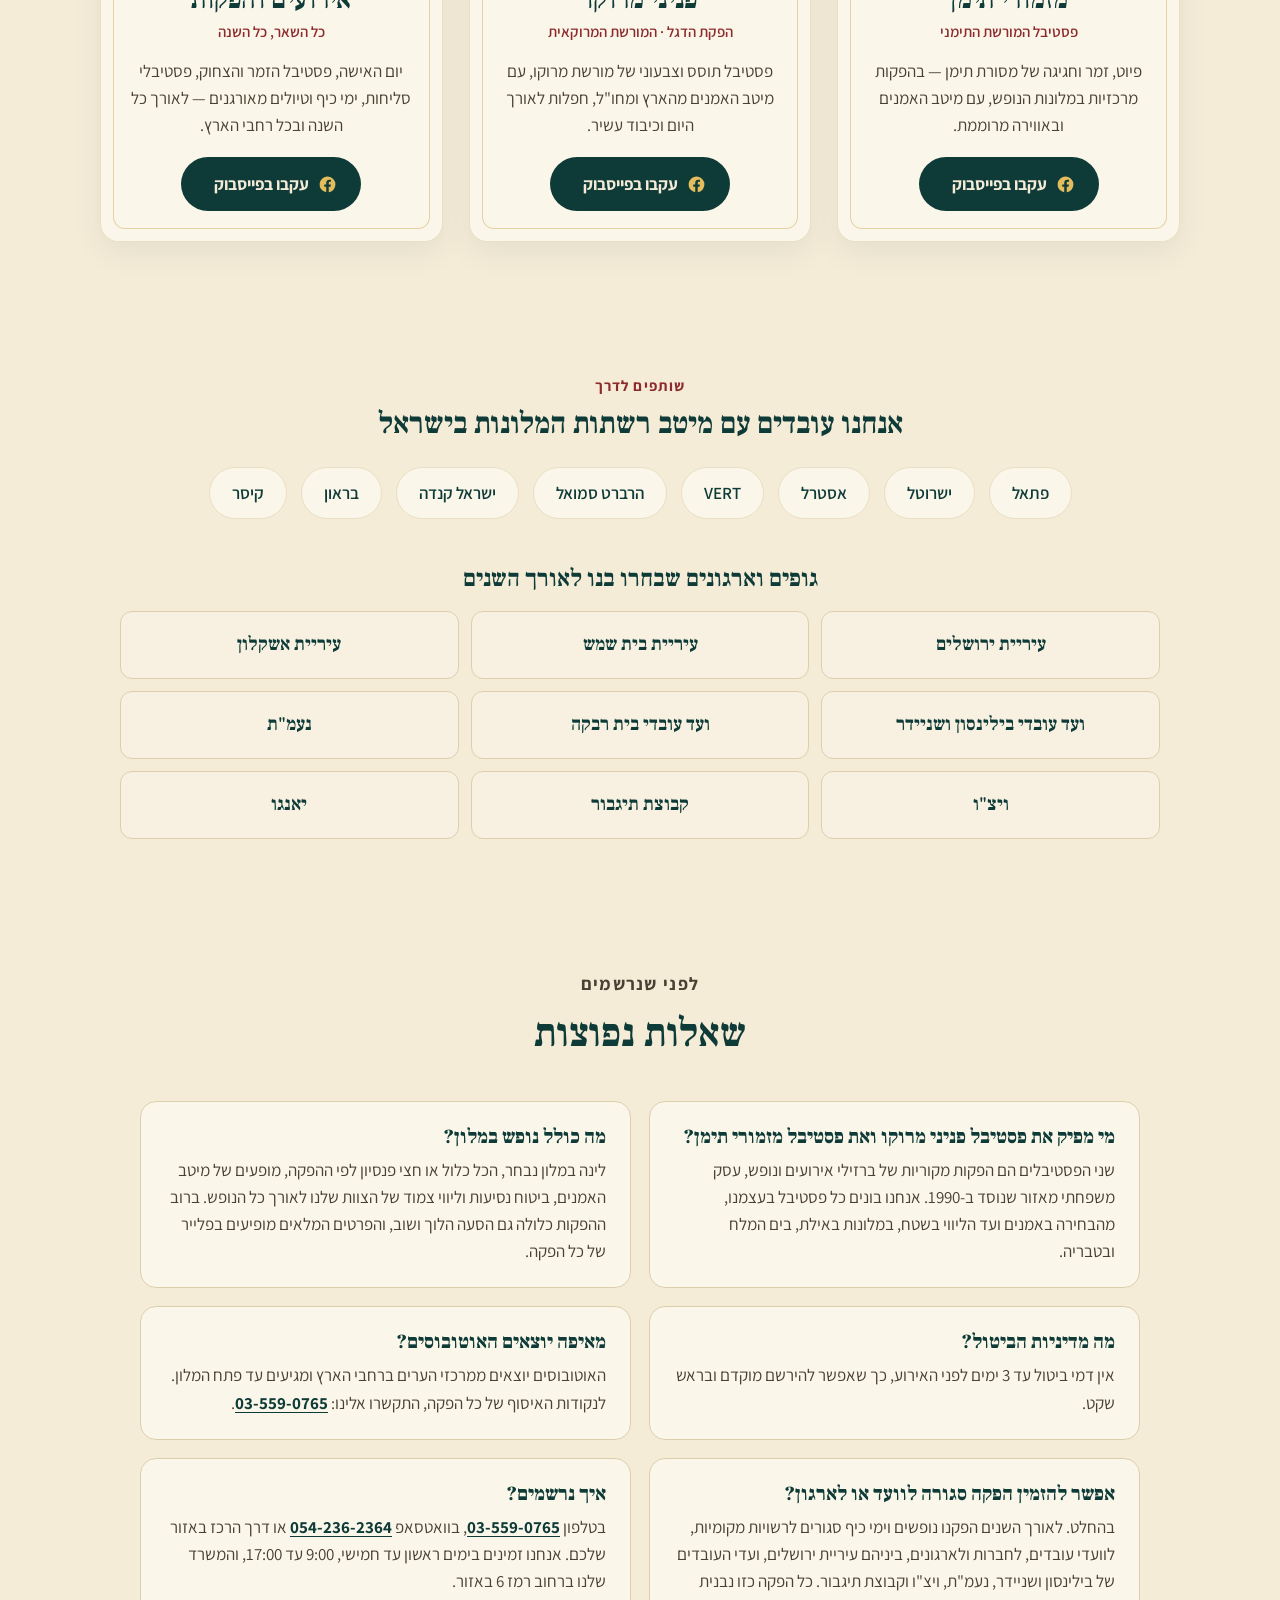
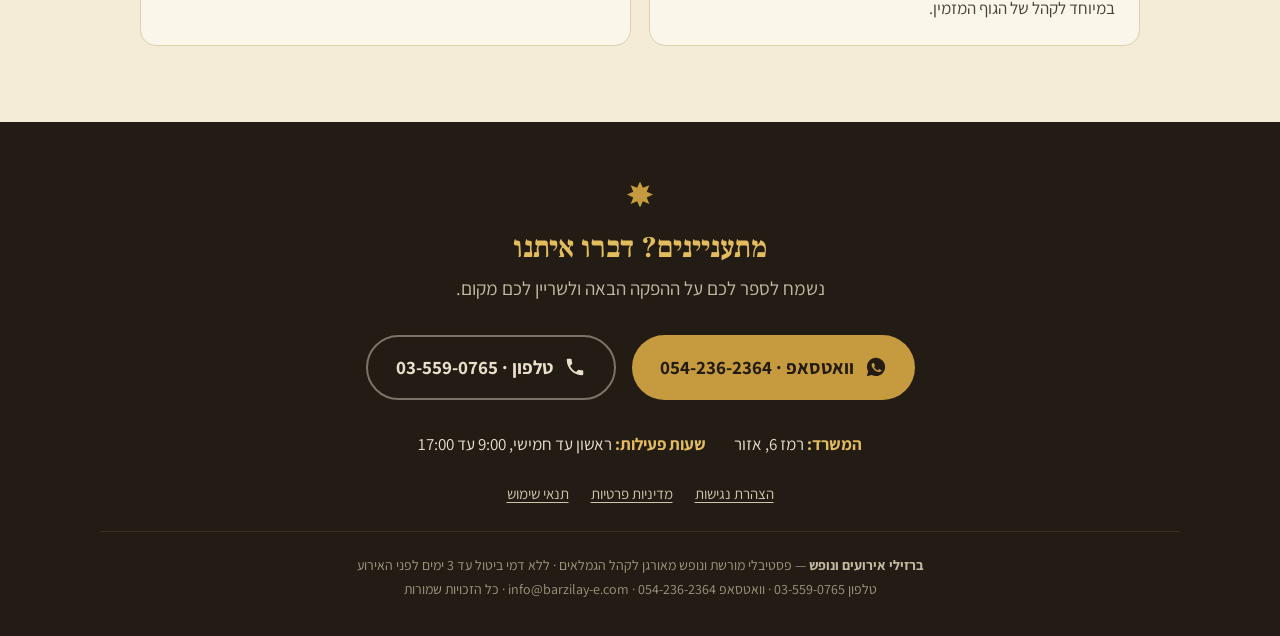
==== commit dc607a2d: "Switch canonical, sitemap, robots and JSON-LD to barzilay-e.com" ====
--- a/index.html
+++ b/index.html
@@ -6,13 +6,13 @@
 <title>ברזילי אירועים ונופש — פסטיבלי מורשת ונופש מאורגן לגמלאים</title>
 <meta name="description" content="עסק משפחתי ותיק עם עשרות שנים של ניסיון בהפקת פסטיבלי מורשת, חגיגות ונופש מאורגן לקהל הגמלאים — פרטיים ומוסדיים, בכל רחבי הארץ. מזמורי תימן, פניני מרוקו, יום האישה ועוד." />
 
-<link rel="canonical" href="https://dorbarz.github.io/barzilay/" />
+<link rel="canonical" href="https://barzilay-e.com/" />
 <meta property="og:title" content="ברזילי אירועים ונופש" />
 <meta property="og:description" content="פסטיבלי מורשת ונופש מאורגן לקהל הגמלאים — עשרות שנים של ניסיון ומעטפת מלאה לכל נוסע." />
 <meta property="og:locale" content="he_IL" />
 <meta property="og:type" content="website" />
-<meta property="og:url" content="https://dorbarz.github.io/barzilay/" />
-<meta property="og:image" content="https://dorbarz.github.io/barzilay/og-image.jpg" />
+<meta property="og:url" content="https://barzilay-e.com/" />
+<meta property="og:image" content="https://barzilay-e.com/og-image.jpg" />
 <meta property="og:image:width" content="1200" />
 <meta property="og:image:height" content="630" />
 <meta name="theme-color" content="#0E3B37" />
@@ -24,12 +24,12 @@
   "@graph": [
     {
       "@type": "TravelAgency",
-      "@id": "https://dorbarz.github.io/barzilay/#org",
+      "@id": "https://barzilay-e.com/#org",
       "name": "ברזילי אירועים ונופש",
       "alternateName": "Barzilay Events & Travel",
-      "url": "https://dorbarz.github.io/barzilay/",
-      "logo": "https://dorbarz.github.io/barzilay/logo.png",
-      "image": "https://dorbarz.github.io/barzilay/og-image.jpg",
+      "url": "https://barzilay-e.com/",
+      "logo": "https://barzilay-e.com/logo.png",
+      "image": "https://barzilay-e.com/og-image.jpg",
       "description": "עסק משפחתי מאזור שנוסד ב-1990 ומפיק פסטיבלי מורשת ונופש מאורגן לגמלאים בכל הארץ: פסטיבל פניני מרוקו, פסטיבל מזמורי תימן, חגיגות יום האישה, פסטיבל הזמר והצחוק וימי כיף.",
       "telephone": "+972-3-559-0765",
       "email": "info@barzilay-e.com",
@@ -76,17 +76,17 @@
     },
     {
       "@type": "WebSite",
-      "@id": "https://dorbarz.github.io/barzilay/#website",
-      "url": "https://dorbarz.github.io/barzilay/",
+      "@id": "https://barzilay-e.com/#website",
+      "url": "https://barzilay-e.com/",
       "name": "ברזילי אירועים ונופש",
       "inLanguage": "he",
       "publisher": {
-        "@id": "https://dorbarz.github.io/barzilay/#org"
+        "@id": "https://barzilay-e.com/#org"
       }
     },
     {
       "@type": "FAQPage",
-      "@id": "https://dorbarz.github.io/barzilay/#faq",
+      "@id": "https://barzilay-e.com/#faq",
       "mainEntity": [
         {
           "@type": "Question",
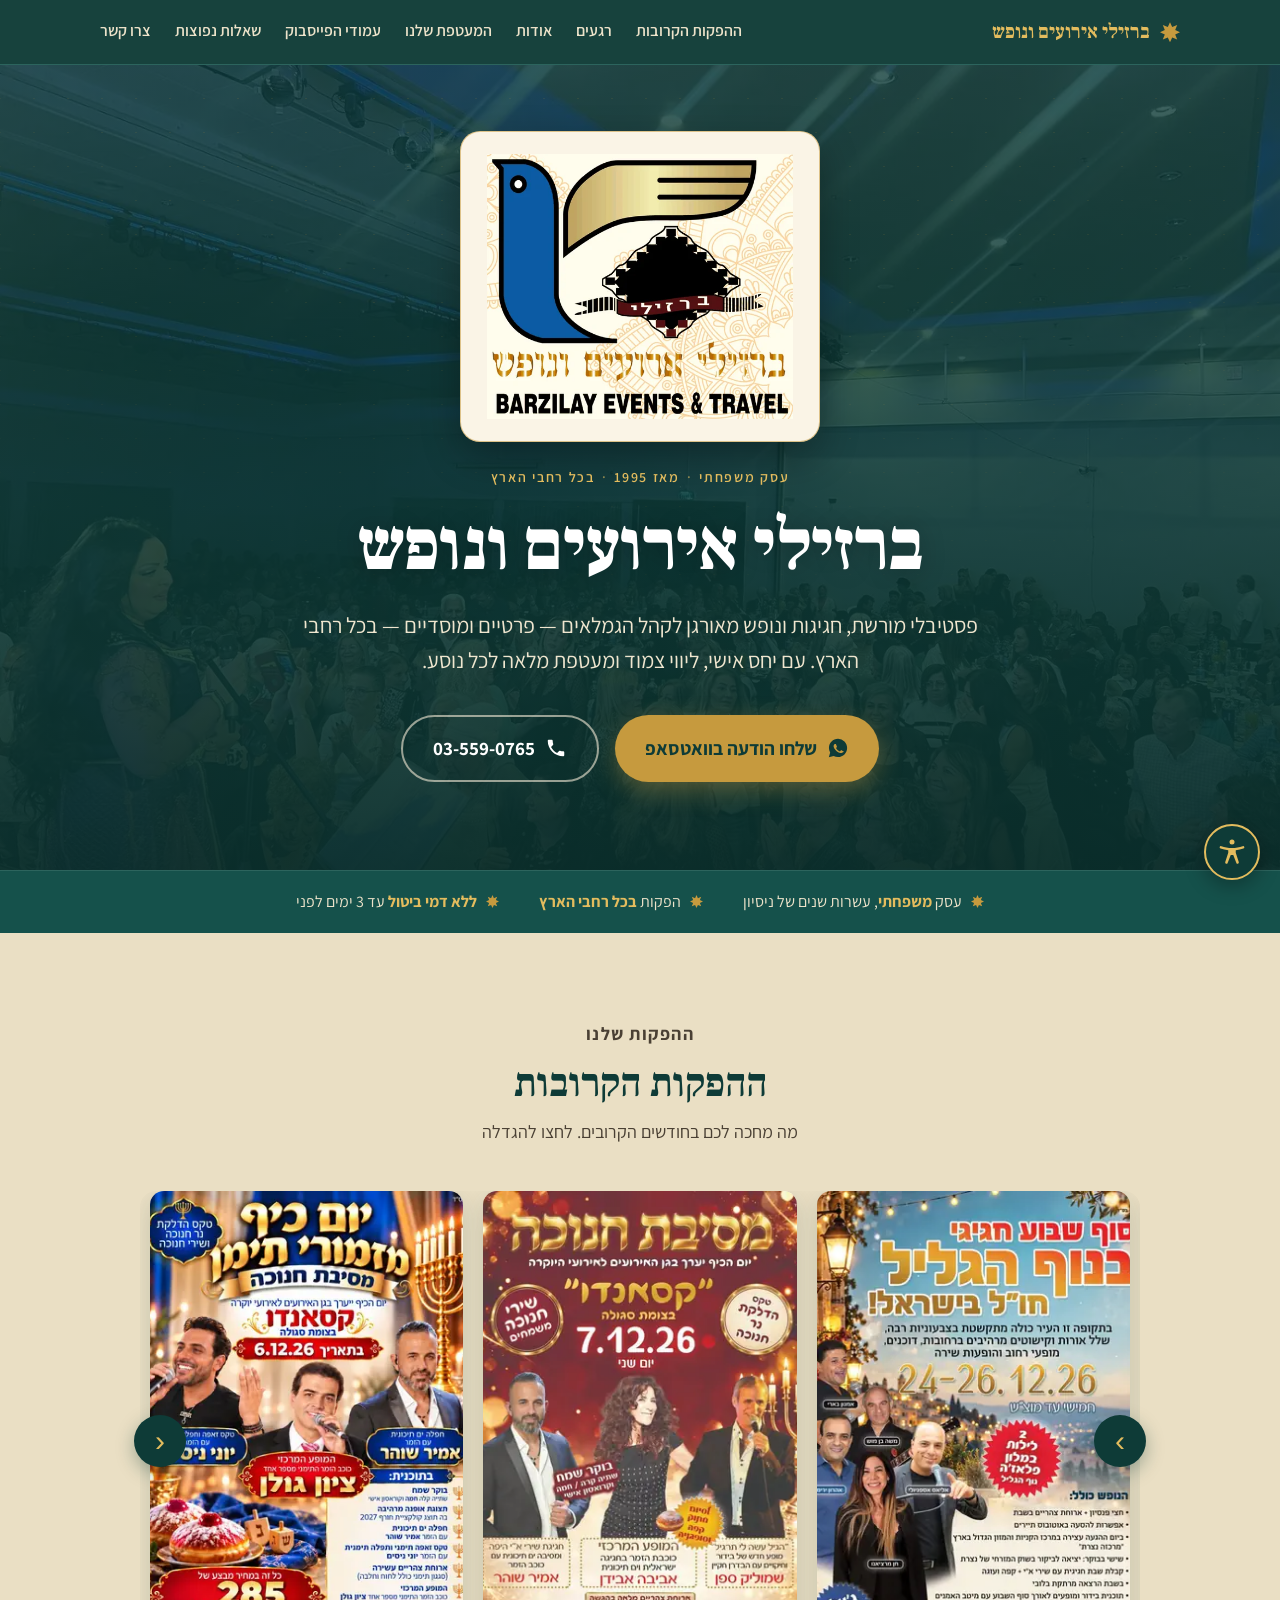
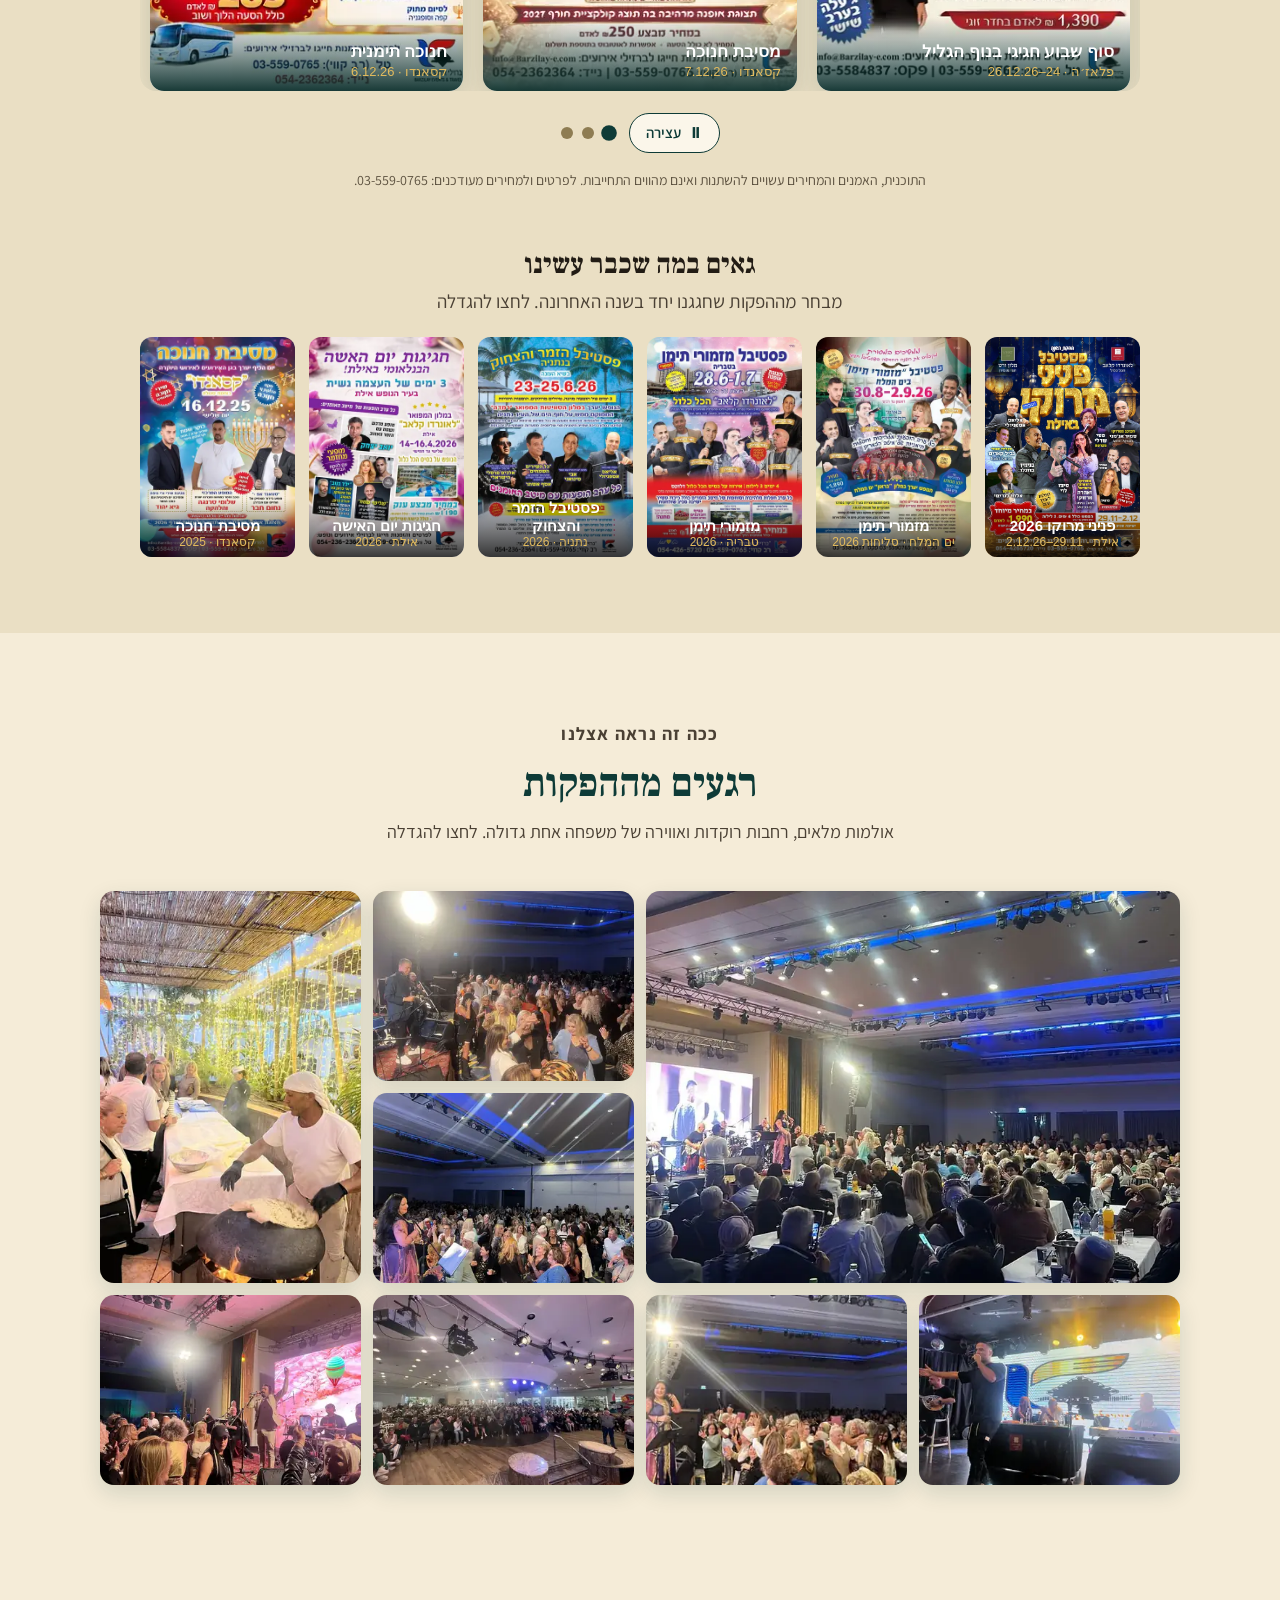
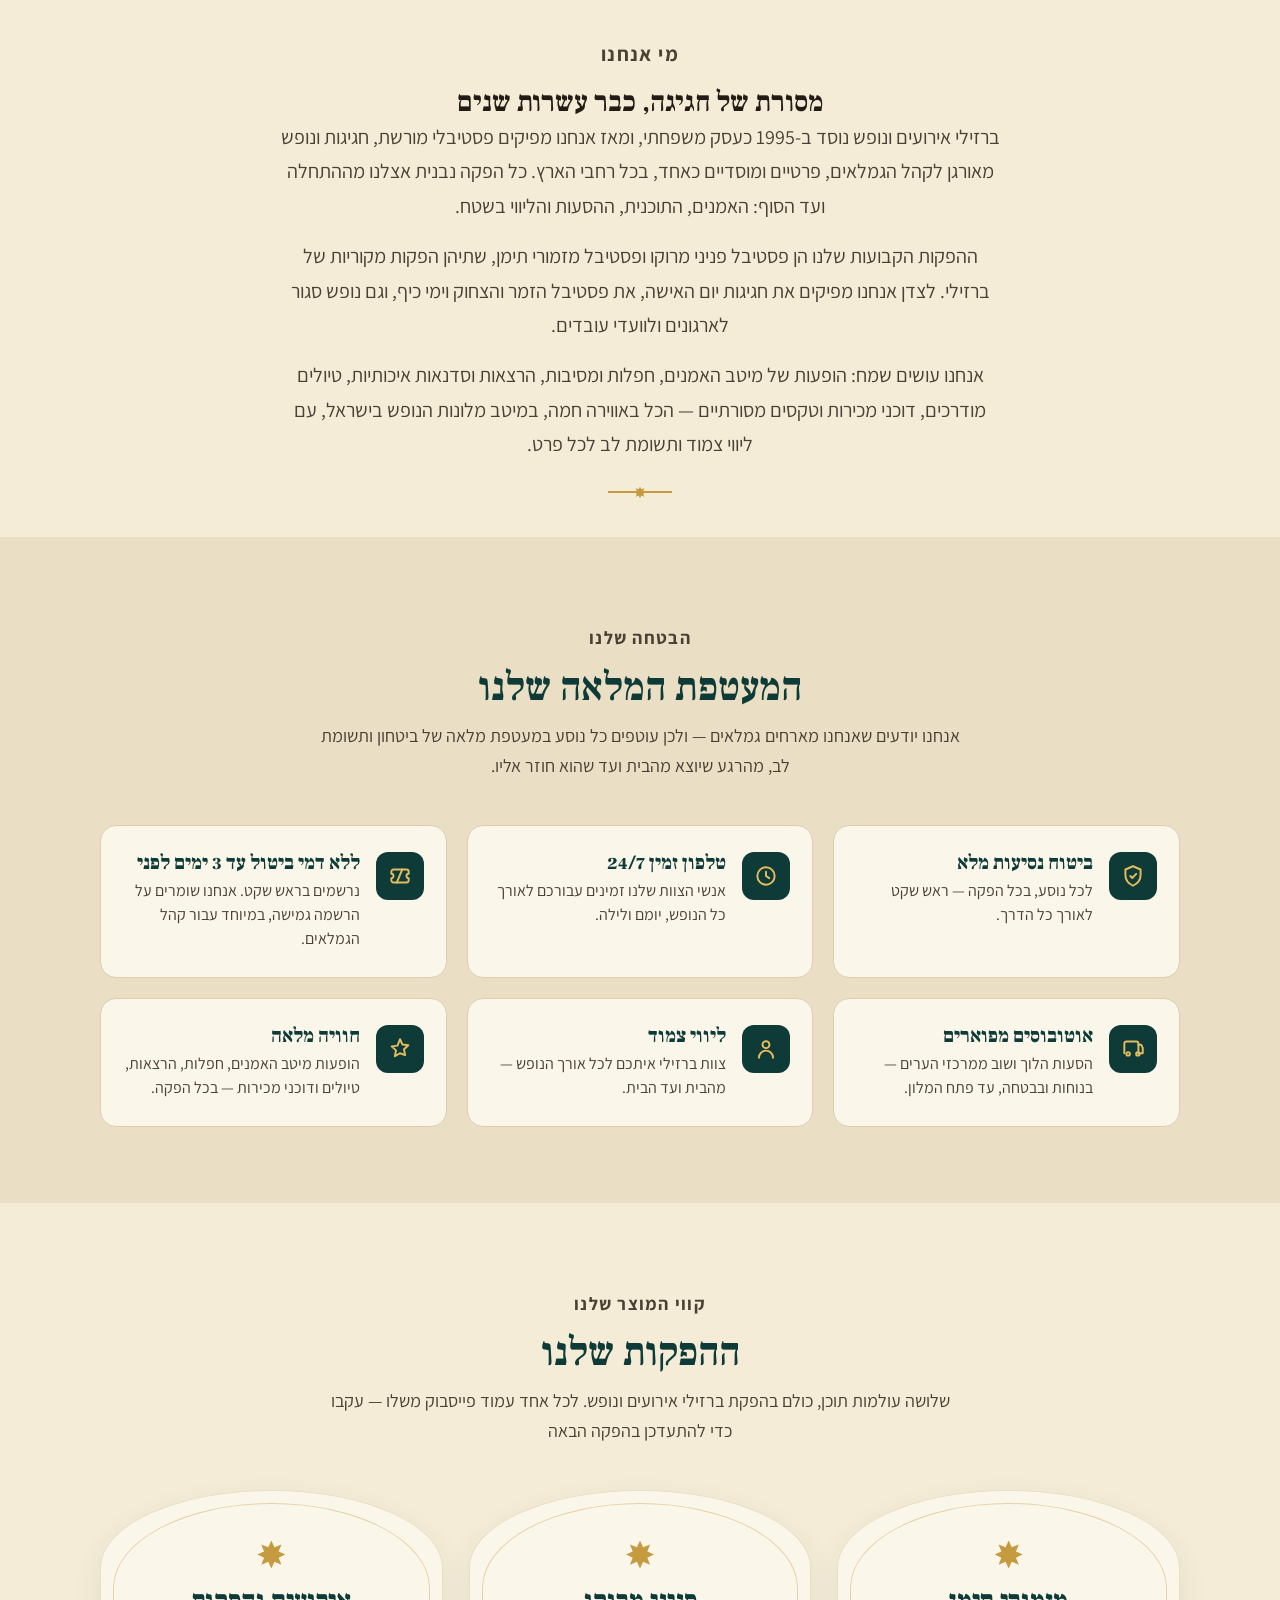
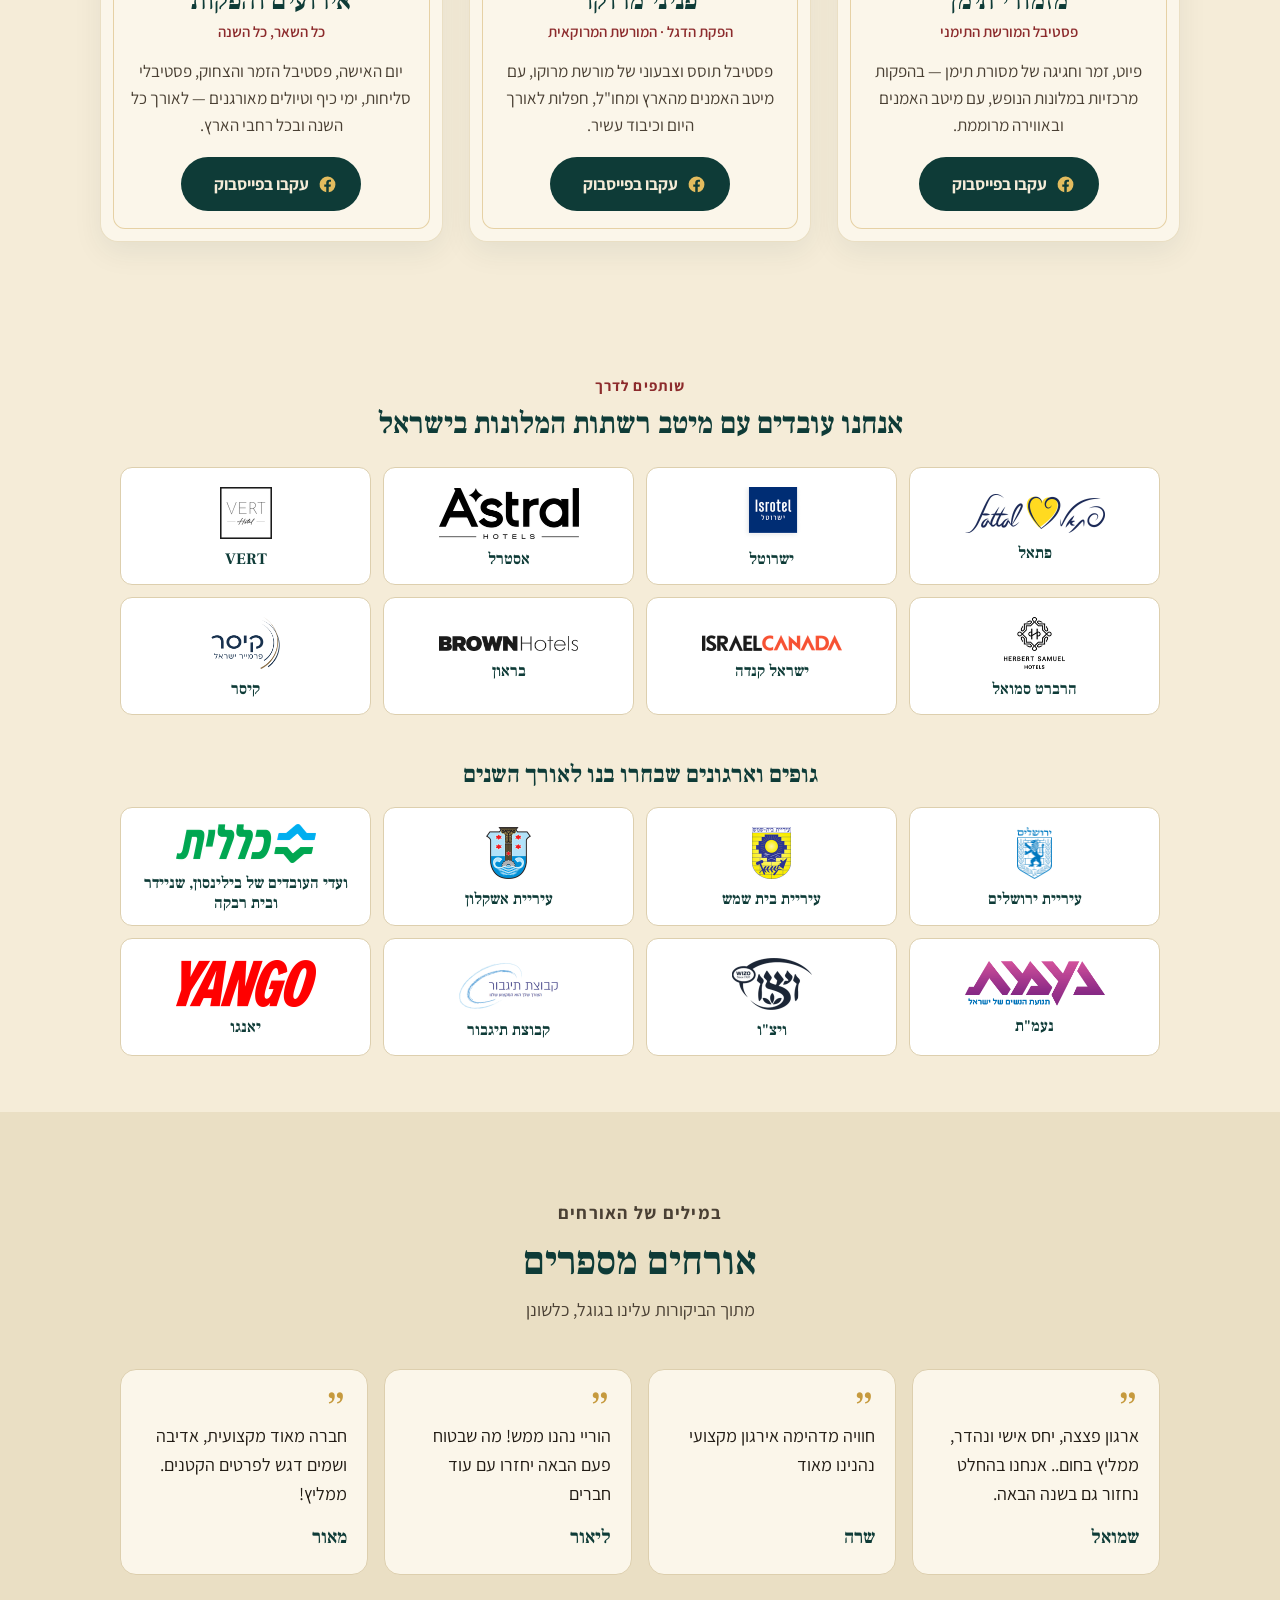
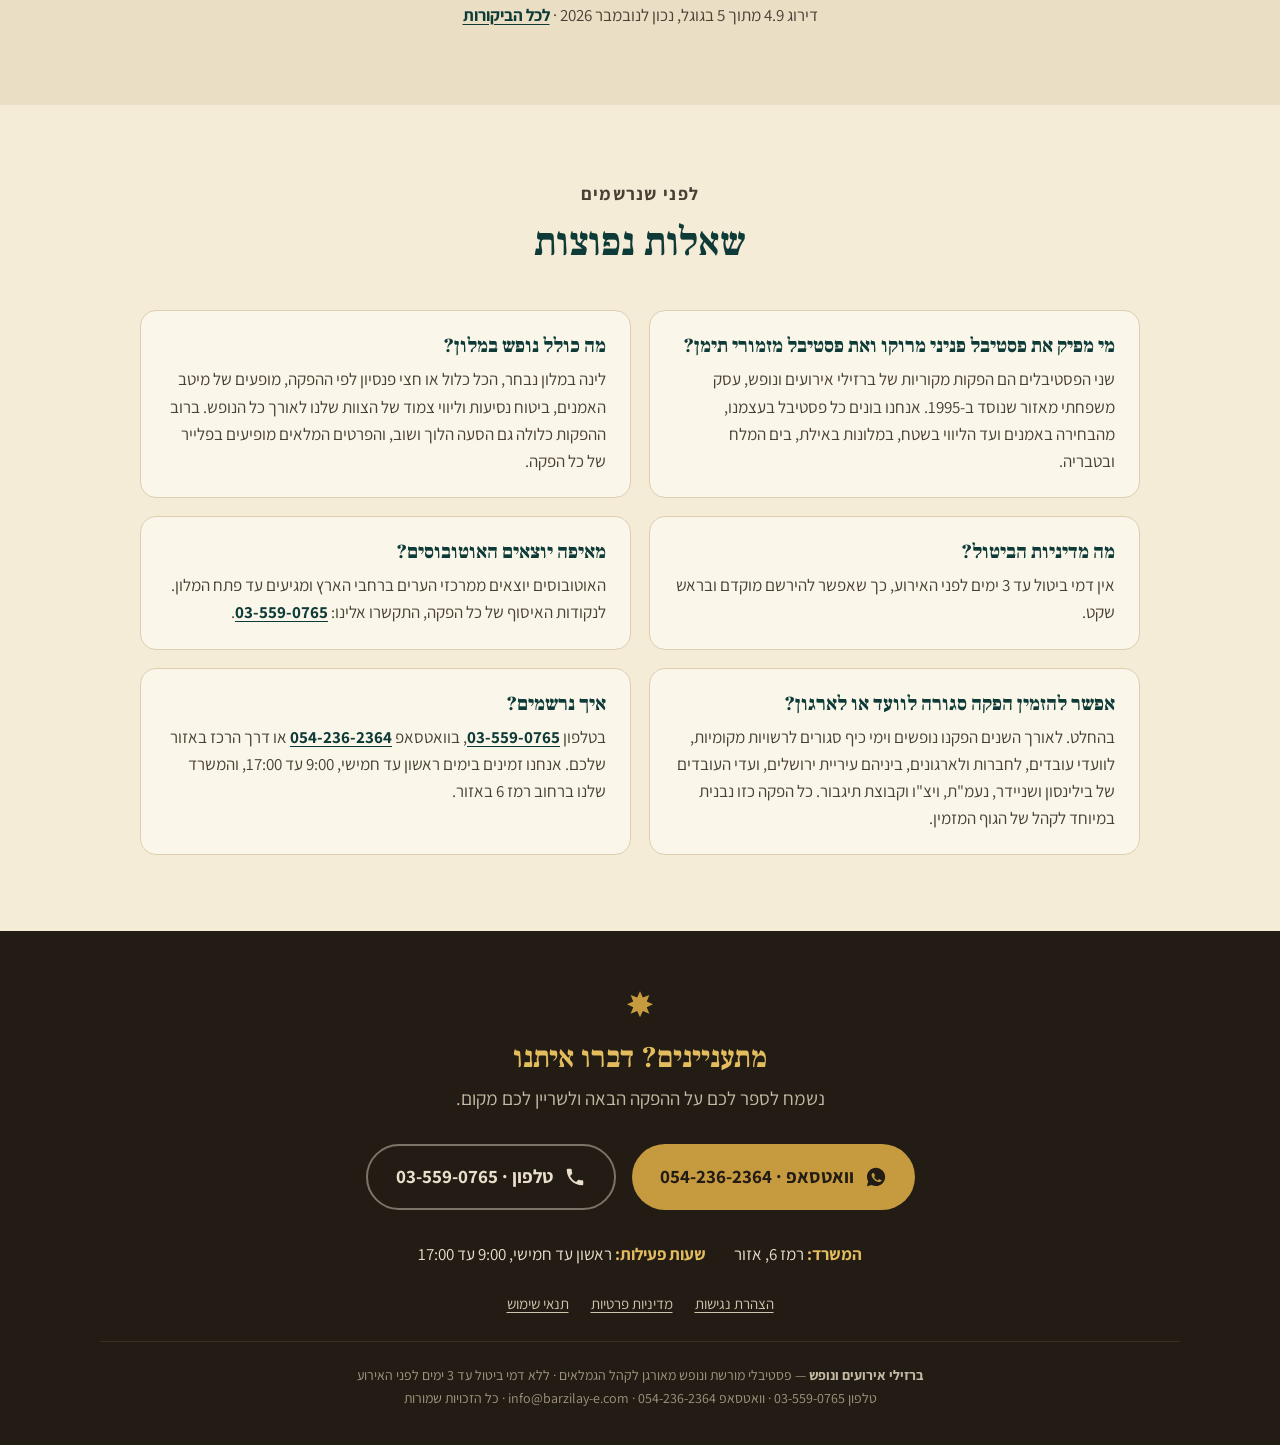
==== commit a141d60d: "Site update: founded 1995, logos, quotes, 404 page, faster images" ====
--- a/index.html
+++ b/index.html
@@ -30,10 +30,10 @@
       "url": "https://barzilay-e.com/",
       "logo": "https://barzilay-e.com/logo.png",
       "image": "https://barzilay-e.com/og-image.jpg",
-      "description": "עסק משפחתי מאזור שנוסד ב-1990 ומפיק פסטיבלי מורשת ונופש מאורגן לגמלאים בכל הארץ: פסטיבל פניני מרוקו, פסטיבל מזמורי תימן, חגיגות יום האישה, פסטיבל הזמר והצחוק וימי כיף.",
+      "description": "עסק משפחתי מאזור שנוסד ב-1995 ומפיק פסטיבלי מורשת ונופש מאורגן לגמלאים בכל הארץ: פסטיבל פניני מרוקו, פסטיבל מזמורי תימן, חגיגות יום האישה, פסטיבל הזמר והצחוק וימי כיף.",
       "telephone": "+972-3-559-0765",
       "email": "info@barzilay-e.com",
-      "foundingDate": "1990",
+      "foundingDate": "1995",
       "address": {
         "@type": "PostalAddress",
         "streetAddress": "רמז 6",
@@ -71,7 +71,7 @@
       "sameAs": [
         "https://www.facebook.com/barzilaymorocco/",
         "https://www.facebook.com/barzilaytiamnim/",
-        "https://www.facebook.com/profile.php?id=61591387936775"
+        "https://www.facebook.com/barzilayevents/"
       ]
     },
     {
@@ -93,7 +93,7 @@
           "name": "מי מפיק את פסטיבל פניני מרוקו ואת פסטיבל מזמורי תימן?",
           "acceptedAnswer": {
             "@type": "Answer",
-            "text": "שני הפסטיבלים הם הפקות מקוריות של ברזילי אירועים ונופש, עסק משפחתי מאזור שנוסד ב-1990. אנחנו בונים כל פסטיבל בעצמנו, מהבחירה באמנים ועד הליווי בשטח, במלונות באילת, בים המלח ובטבריה."
+            "text": "שני הפסטיבלים הם הפקות מקוריות של ברזילי אירועים ונופש, עסק משפחתי מאזור שנוסד ב-1995. אנחנו בונים כל פסטיבל בעצמנו, מהבחירה באמנים ועד הליווי בשטח, במלונות באילת, בים המלח ובטבריה."
           }
         },
         {
@@ -142,11 +142,16 @@
 }
 </script>
 
-<link rel="preconnect" href="https://fonts.googleapis.com" />
-<link rel="preconnect" href="https://fonts.gstatic.com" crossorigin />
-<link href="https://fonts.googleapis.com/css2?family=Frank+Ruhl+Libre:wght@500;700;900&family=Assistant:wght@400;500;600;700&display=swap" rel="stylesheet" />
+<link rel="preload" href="fonts/assistant-hebrew.woff2" as="font" type="font/woff2" crossorigin />
+<link rel="preload" href="fonts/frankruhl-hebrew.woff2" as="font" type="font/woff2" crossorigin />
+<link rel="preload" href="w/hero-800.webp" as="image" type="image/webp" media="(max-width:700px)" fetchpriority="high" />
+<link rel="preload" href="w/hero-1600.webp" as="image" type="image/webp" media="(min-width:701px)" fetchpriority="high" />
 
 <style>
+  @font-face{font-family:'Assistant';font-style:normal;font-weight:400 700;font-display:swap;src:url(fonts/assistant-hebrew.woff2) format('woff2');unicode-range:U+0307-0308, U+0590-05FF, U+200C-2010, U+20AA, U+25CC, U+FB1D-FB4F;}
+  @font-face{font-family:'Assistant';font-style:normal;font-weight:400 700;font-display:swap;src:url(fonts/assistant-latin.woff2) format('woff2');unicode-range:U+0000-00FF, U+0131, U+0152-0153, U+02BB-02BC, U+02C6, U+02DA, U+02DC, U+0304, U+0308, U+0329, U+2000-206F, U+20AC, U+2122, U+2191, U+2193, U+2212, U+2215, U+FEFF, U+FFFD;}
+  @font-face{font-family:'Frank Ruhl Libre';font-style:normal;font-weight:300 900;font-display:swap;src:url(fonts/frankruhl-hebrew.woff2) format('woff2');unicode-range:U+0307-0308, U+0590-05FF, U+200C-2010, U+20AA, U+25CC, U+FB1D-FB4F;}
+  @font-face{font-family:'Frank Ruhl Libre';font-style:normal;font-weight:300 900;font-display:swap;src:url(fonts/frankruhl-latin.woff2) format('woff2');unicode-range:U+0000-00FF, U+0131, U+0152-0153, U+02BB-02BC, U+02C6, U+02DA, U+02DC, U+0304, U+0308, U+0329, U+2000-206F, U+20AC, U+2122, U+2191, U+2193, U+2212, U+2215, U+FEFF, U+FFFD;}
   :root{
     --parchment:#F5ECD8;
     --parchment-deep:#EADFC4;
@@ -161,6 +166,7 @@
     --cream-card:#FBF6EA;
   }
   *{box-sizing:border-box;margin:0;padding:0;}
+  picture{display:contents;}
   html{scroll-behavior:smooth;}
   body{
     font-family:'Assistant',system-ui,sans-serif;
@@ -188,7 +194,8 @@
   @media(max-width:900px){.topbar nav{display:none;}}
 
   /* hero */
-  .hero{position:relative;background:linear-gradient(180deg,rgba(14,59,55,.80) 0%,rgba(14,59,55,.86) 55%,rgba(10,46,43,.96) 100%),url(photos/hero.jpg) center 35%/cover no-repeat,var(--teal);color:var(--parchment);text-align:center;padding:66px 0 88px;overflow:hidden;}
+  .hero{position:relative;background:linear-gradient(180deg,rgba(14,59,55,.80) 0%,rgba(14,59,55,.86) 55%,rgba(10,46,43,.96) 100%),url(w/hero-1600.webp) center 35%/cover no-repeat,var(--teal);color:var(--parchment);text-align:center;padding:66px 0 88px;overflow:hidden;}
+  @media(max-width:700px){.hero{background-image:linear-gradient(180deg,rgba(14,59,55,.80) 0%,rgba(14,59,55,.86) 55%,rgba(10,46,43,.96) 100%),url(w/hero-800.webp);}}
   .hero::before{content:"";position:absolute;inset:0;opacity:.10;pointer-events:none;
     background-image:linear-gradient(45deg,var(--gold) 1px,transparent 1px),linear-gradient(-45deg,var(--gold) 1px,transparent 1px);
     background-size:34px 34px;mask-image:radial-gradient(120% 100% at 50% 0,#000 30%,transparent 78%);}
@@ -357,6 +364,12 @@
   .foot-note b{color:#C4B9A2;}
   .foot-note a{white-space:nowrap;}
 
+  .logos{list-style:none;display:grid;grid-template-columns:repeat(4,1fr);gap:12px;max-width:1040px;margin-inline:auto;}
+  .logos li{display:flex;flex-direction:column;align-items:center;justify-content:center;gap:10px;min-height:118px;padding:16px 10px 12px;
+    background:#fff;border:1px solid #DDCFAE;border-radius:12px;}
+  .logos img{display:block;width:auto;height:auto;max-width:140px;max-height:52px;object-fit:contain;}
+  .logos span{font-family:'Frank Ruhl Libre',serif;font-weight:700;font-size:1rem;line-height:1.25;color:var(--teal);}
+  @media(max-width:820px){.logos{grid-template-columns:repeat(2,1fr);gap:10px;}.logos li{min-height:108px;}}
   .clients-h{font-size:clamp(1.25rem,2.6vw,1.5rem);color:var(--teal);font-weight:700;margin:46px 0 18px;}
   .clients{list-style:none;display:grid;grid-template-columns:repeat(3,1fr);gap:12px;max-width:1040px;margin-inline:auto;}
   .clients li{display:flex;align-items:center;justify-content:center;text-align:center;min-height:68px;padding:12px 14px;
@@ -364,6 +377,18 @@
     font-family:'Frank Ruhl Libre',serif;font-weight:700;font-size:1.1875rem;line-height:1.25;color:var(--teal);}
     @media(max-width:620px){.clients{grid-template-columns:repeat(2,1fr);}}
   @media(max-width:520px){.clients li{font-size:1.0625rem;min-height:60px;}}
+
+  /* quotes */
+  .quotes{background:var(--parchment-deep);}
+  .q-grid{display:grid;grid-template-columns:repeat(4,1fr);gap:16px;max-width:1040px;margin-inline:auto;}
+  .q-card{background:var(--cream-card);border:1px solid #DDCFAE;border-radius:16px;padding:26px 20px 20px;text-align:right;display:flex;flex-direction:column;position:relative;}
+  .q-card::before{content:"\201D";font-family:'Frank Ruhl Libre',serif;font-size:3.25rem;line-height:.6;color:var(--gold);display:block;height:26px;}
+  .q-card blockquote p{font-size:1.125rem;line-height:1.6;color:var(--ink);}
+  .q-card figcaption{margin-top:auto;padding-top:14px;font-family:'Frank Ruhl Libre',serif;font-weight:700;color:var(--teal);}
+  .q-more{text-align:center;margin-top:26px;color:var(--ink-soft);font-size:1.0625rem;}
+  .q-more a{color:var(--teal);font-weight:700;text-decoration:underline;text-underline-offset:3px;white-space:nowrap;}
+  @media(max-width:900px){.q-grid{grid-template-columns:1fr 1fr;}}
+  @media(max-width:520px){.q-grid{grid-template-columns:1fr;}}
 
   /* faq */
   .faq{padding-top:64px;}
@@ -432,8 +457,8 @@
 <!-- hero -->
 <section class="hero" id="top">
   <div class="wrap">
-    <div class="hero-logo"><img width="700" height="606" src="logo.png" alt="ברזילי אירועים ונופש — Barzilay Events &amp; Travel" /></div>
-    <p class="eyebrow">עסק משפחתי<span class="sep" aria-hidden="true">·</span>מאז 1990<span class="sep" aria-hidden="true">·</span>בכל רחבי הארץ</p>
+    <div class="hero-logo"><picture><source type="image/webp" srcset="w/logo.webp" /><img width="700" height="606" src="logo.png" alt="ברזילי אירועים ונופש — Barzilay Events &amp; Travel" fetchpriority="high" decoding="async" /></picture></div>
+    <p class="eyebrow">עסק משפחתי<span class="sep" aria-hidden="true">·</span>מאז 1995<span class="sep" aria-hidden="true">·</span>בכל רחבי הארץ</p>
     <h1>ברזילי אירועים ונופש</h1>
     <p class="lead">פסטיבלי מורשת, חגיגות ונופש מאורגן לקהל הגמלאים — פרטיים ומוסדיים — בכל רחבי הארץ. עם יחס אישי, ליווי צמוד ומעטפת מלאה לכל נוסע.</p>
     <div class="cta-row">
@@ -475,28 +500,28 @@
 
           <div class="slide" data-end="2026-12-02"><button type="button" class="slide-inner" onclick="openLb('morocco-eilat-2026.jpg')">
             <span class="sold" aria-hidden="true">אזלו המקומות</span>
-            <img loading="lazy" src="morocco-eilat-2026.jpg" alt="אזלו המקומות. פלייר פסטיבל פניני מרוקו באילת 2026, 29.11 עד 2.12, ארבעה ימים ושלושה לילות, ימים ראשון עד רביעי. מלון לאונרדו קלאב הכל כלול או מלון ורט חצי פנסיון. מופיעים בין היתר: סימו לוי, בנימין בוזגלו, פטי שרלי, אליאס אספניולי, נביל קארים, אמיר שוהר, אלחי לגריסי, סופיה, ושלישי שמח עם ירון אילן. מחיר מיוחד: 1,990 שקלים לאדם, כולל הסעות וביטוח. לפרטים: 03-559-0765." />
+            <picture><source type="image/webp" srcset="w/morocco-eilat-2026-360.webp 360w, w/morocco-eilat-2026.webp 600w" sizes="(max-width:520px) 90vw, (max-width:900px) 46vw, 330px" /><img decoding="async" loading="lazy" src="morocco-eilat-2026.jpg" alt="אזלו המקומות. פלייר פסטיבל פניני מרוקו באילת 2026, 29.11 עד 2.12, ארבעה ימים ושלושה לילות, ימים ראשון עד רביעי. מלון לאונרדו קלאב הכל כלול או מלון ורט חצי פנסיון. מופיעים בין היתר: סימו לוי, בנימין בוזגלו, פטי שרלי, אליאס אספניולי, נביל קארים, אמיר שוהר, אלחי לגריסי, סופיה, ושלישי שמח עם ירון אילן. מחיר מיוחד: 1,990 שקלים לאדם, כולל הסעות וביטוח. לפרטים: 03-559-0765." /></picture>
             <span class="cap">פניני מרוקו 2026<small>אילת · 29.11–2.12.26 · אזלו המקומות</small></span></button></div>
 
           <div class="slide" data-end="2026-12-06"><button type="button" class="slide-inner" onclick="openLb('teiman-hanukah-2026.jpg')">
-            <img loading="lazy" src="teiman-hanukah-2026.jpg" alt="פלייר יום כיף מזמורי תימן, מסיבת חנוכה, ביום ראשון 6.12.26 בגן האירועים קסאנדו בצומת סגולה. המופע המרכזי: ציון גולן, וגם יוני ניסים ואמיר שוהר. טקס זאפה, חפלה תימנית, הדלקת נר, ארוחת צהריים עשירה וסופגנייה. 285 שקלים לאדם כולל הסעה הלוך ושוב. לפרטים: 03-559-0765." />
+            <picture><source type="image/webp" srcset="w/teiman-hanukah-2026-360.webp 360w, w/teiman-hanukah-2026.webp 600w" sizes="(max-width:520px) 90vw, (max-width:900px) 46vw, 330px" /><img decoding="async" loading="lazy" src="teiman-hanukah-2026.jpg" alt="פלייר יום כיף מזמורי תימן, מסיבת חנוכה, ביום ראשון 6.12.26 בגן האירועים קסאנדו בצומת סגולה. המופע המרכזי: ציון גולן, וגם יוני ניסים ואמיר שוהר. טקס זאפה, חפלה תימנית, הדלקת נר, ארוחת צהריים עשירה וסופגנייה. 285 שקלים לאדם כולל הסעה הלוך ושוב. לפרטים: 03-559-0765." /></picture>
             <span class="cap">חנוכה תימנית<small>קסאנדו · 6.12.26</small></span></button></div>
 
           <div class="slide" data-end="2026-12-07"><button type="button" class="slide-inner" onclick="openLb('hanukah-dayfun-2026.jpg')">
-            <img loading="lazy" src="hanukah-dayfun-2026.jpg" alt="פלייר מסיבת חנוכה, יום כיף בגן האירועים קסאנדו בצומת סגולה, ביום שני 7.12.26. המופע המרכזי: אביבה אבידן, וגם שמוליק ספן ואמיר שוהר. הדלקת נר, ארוחת צהריים מלאה, תצוגת אופנה, קפה וסופגנייה. 250 שקלים לאדם, לא כולל הסעה. לפרטים: 03-559-0765." />
+            <picture><source type="image/webp" srcset="w/hanukah-dayfun-2026-360.webp 360w, w/hanukah-dayfun-2026.webp 600w" sizes="(max-width:520px) 90vw, (max-width:900px) 46vw, 330px" /><img decoding="async" loading="lazy" src="hanukah-dayfun-2026.jpg" alt="פלייר מסיבת חנוכה, יום כיף בגן האירועים קסאנדו בצומת סגולה, ביום שני 7.12.26. המופע המרכזי: אביבה אבידן, וגם שמוליק ספן ואמיר שוהר. הדלקת נר, ארוחת צהריים מלאה, תצוגת אופנה, קפה וסופגנייה. 250 שקלים לאדם, לא כולל הסעה. לפרטים: 03-559-0765." /></picture>
             <span class="cap">מסיבת חנוכה<small>קסאנדו · 7.12.26</small></span></button></div>
 
           <div class="slide" data-end="2026-12-26"><button type="button" class="slide-inner" onclick="openLb('nof-hagalil-2026.jpg')">
-            <img loading="lazy" src="nof-hagalil-2026.jpg" alt="פלייר סוף שבוע חגיגי בנוף הגליל, חו״ל בישראל, 24 עד 26.12.26, חמישי עד מוצאי שבת, שני לילות במלון פלאז׳ה נוף הגליל. חצי פנסיון וארוחת צהריים בשבת, אפשרות להסעה, קבלת שבת חגיגית והרצאה. אמנים: אליאס אספניולי, חן מרציאנו, אהרון ירימי, אמנון בארי ומשה בן מוש. 1,390 שקלים לאדם בחדר זוגי. לפרטים: 03-559-0765." />
+            <picture><source type="image/webp" srcset="w/nof-hagalil-2026-360.webp 360w, w/nof-hagalil-2026.webp 600w" sizes="(max-width:520px) 90vw, (max-width:900px) 46vw, 330px" /><img decoding="async" loading="lazy" src="nof-hagalil-2026.jpg" alt="פלייר סוף שבוע חגיגי בנוף הגליל, חו״ל בישראל, 24 עד 26.12.26, חמישי עד מוצאי שבת, שני לילות במלון פלאז׳ה נוף הגליל. חצי פנסיון וארוחת צהריים בשבת, אפשרות להסעה, קבלת שבת חגיגית והרצאה. אמנים: אליאס אספניולי, חן מרציאנו, אהרון ירימי, אמנון בארי ומשה בן מוש. 1,390 שקלים לאדם בחדר זוגי. לפרטים: 03-559-0765." /></picture>
             <span class="cap">סוף שבוע חגיגי בנוף הגליל<small>פלאז׳ה · 24–26.12.26</small></span></button></div>
 
           <div class="slide" data-end="2027-02-11"><button type="button" class="slide-inner land" onclick="openLb('golden-eilat-vert-2027.jpg')">
-            <img loading="lazy" src="golden-eilat-vert-2027.jpg" alt="חוברת נופש הזהב באילת, מלון VERT, 7 עד 11.2.27, חמישה ימים וארבעה לילות. הפקה סגורה לקבוצת תיגבור, לא פתוחה להרשמה לקהל הרחב." />
+            <picture><source type="image/webp" srcset="w/golden-eilat-vert-2027.webp" /><img decoding="async" loading="lazy" src="golden-eilat-vert-2027.jpg" alt="חוברת נופש הזהב באילת, מלון VERT, 7 עד 11.2.27, חמישה ימים וארבעה לילות. הפקה סגורה לקבוצת תיגבור, לא פתוחה להרשמה לקהל הרחב." /></picture>
             <span class="cap">נופש הזהב באילת<small>VERT · 7–11.2.27 · קבוצה סגורה</small></span></button></div>
 
 
           <div class="slide" data-end="2027-03-18"><button type="button" class="slide-inner land" onclick="openLb('golden-eilat-leonardo-2027.jpg')">
-            <img loading="lazy" src="golden-eilat-leonardo-2027.jpg" alt="חוברת נופש הזהב באילת, מלון לאונרדו קלאב, 14 עד 18.3.27, חמישה ימים וארבעה לילות. הפקה סגורה לקבוצת תיגבור, לא פתוחה להרשמה לקהל הרחב." />
+            <picture><source type="image/webp" srcset="w/golden-eilat-leonardo-2027.webp" /><img decoding="async" loading="lazy" src="golden-eilat-leonardo-2027.jpg" alt="חוברת נופש הזהב באילת, מלון לאונרדו קלאב, 14 עד 18.3.27, חמישה ימים וארבעה לילות. הפקה סגורה לקבוצת תיגבור, לא פתוחה להרשמה לקהל הרחב." /></picture>
             <span class="cap">נופש הזהב באילת<small>לאונרדו קלאב · 14–18.3.27 · קבוצה סגורה</small></span></button></div>
 
         </div>
@@ -512,12 +537,12 @@
     <h3 class="past-h">גאים במה שכבר עשינו</h3>
     <p class="past-p">מבחר מההפקות שחגגנו יחד בשנה האחרונה. לחצו להגדלה</p>
     <div class="past-grid">
-      <button type="button" class="past-tile" onclick="openLb('teiman-deadsea.jpg')"><img loading="lazy" src="teiman-deadsea.jpg" alt="פלייר פסטיבל מזמורי תימן בים המלח, מלון בראון, בתאריכים 30.8 עד 2.9.26, באופי הסליחות. מופיעים: ציון גולן, מרים צפרי, גיא יהוד, ראם כהן, אמיר שוהר, יוני ניסים ולהקת סעי יונה. חצי פנסיון דלוקס, טקס זאפה, סליחות ופיוטים כל יום. מחיר מבצע: 1,890 שקלים לאדם בחדר זוגי." /><span>מזמורי תימן<small>ים המלח · סליחות 2026</small></span></button>
-      <button type="button" class="past-tile" onclick="openLb('teiman-tiberias.jpg')"><img loading="lazy" src="teiman-tiberias.jpg" alt="פלייר פסטיבל מזמורי תימן בטבריה, מלון לאונרדו קלאב, בתאריכים 28.6 עד 1.7, נופש בן 4 ימים ו-3 לילות על בסיס הכל כלול דלוקס. הופיעו: אבי סינואני, ציון גולן, נעמי מליחי, אביחי מליחי, אמיר שוהר, יששי מעודה ואליאס אספניולי. המחיר במבצע: 1,990 שקלים לאדם בחדר זוגי, כולל אוטובוס." /><span>מזמורי תימן<small>טבריה · 2026</small></span></button>
-      <button type="button" class="past-tile" onclick="openLb('zemer-vetzhok.jpg')"><img loading="lazy" src="zemer-vetzhok.jpg" alt="פלייר פסטיבל הזמר והצחוק בנתניה, מלון הסוויטות רמדה על חוף הים, בתאריכים 23 עד 25.6.26, שלושה ימים הכוללים טיולים והופעות. הופיעו: אליאס אספניולי, אבי סינואני, אסף אשתר ואלביס פרסלי הישראלי. מחיר מבצע: 1,420 שקלים לאדם בחדר זוגי, כולל אוטובוס תיירים וביטוח." /><span>פסטיבל הזמר והצחוק<small>נתניה · 2026</small></span></button>
-      <button type="button" class="past-tile" onclick="openLb('womensday-eilat.jpg')"><img loading="lazy" src="womensday-eilat.jpg" alt="פלייר חגיגות יום האישה הבינלאומי באילת, מלון לאונרדו קלאב, בתאריכים 14 עד 16 באפריל 2026, שלושה ימים על בסיס הכל כלול. הופיעו: יונאב יצחק, חן גואטה, הזמרת היוונייה סופיה ורועי ברקן. מחיר מבצע: 1,190 שקלים לאדם בחדר זוגי, כולל הסעות וביטוח." /><span>חגיגות יום האישה<small>אילת · 2026</small></span></button>
-      <button type="button" class="past-tile" onclick="openLb('hanukah-dayfun-2025.jpg')"><img loading="lazy" src="hanukah-dayfun-2025.jpg" alt="פלייר מסיבת חנוכה, יום כיף בגן האירועים קסאנדו בצומת סגולה, 16.12.25. הופיעו: נחום חבר, שלומי סרנגה והלהקה, וגיא יהוד." /><span>מסיבת חנוכה<small>קסאנדו · 2025</small></span></button>
-      <button type="button" class="past-tile" onclick="openLb('morocco-eilat-2025.jpg')"><img loading="lazy" src="morocco-eilat-2025.jpg" alt="פלייר פסטיבל פניני מרוקו באילת 2025, מלון לאונרדו קלאב, 30.11 עד 3.12. הופיעו: חיים זריהן, סימו לוי, חלומה, נדיה אל גרגאבי, עמי אבו, יולנדה, נביל קארים, פטי שרלי, חן גואטה ובהנחיית ירון אילן." /><span>פניני מרוקו<small>אילת · 2025</small></span></button>
+      <button type="button" class="past-tile" onclick="openLb('teiman-deadsea.jpg')"><picture><source type="image/webp" srcset="w/teiman-deadsea-360.webp 360w, w/teiman-deadsea.webp 600w" sizes="(max-width:520px) 46vw, (max-width:900px) 30vw, 170px" /><img decoding="async" loading="lazy" src="teiman-deadsea.jpg" alt="פלייר פסטיבל מזמורי תימן בים המלח, מלון בראון, בתאריכים 30.8 עד 2.9.26, באופי הסליחות. מופיעים: ציון גולן, מרים צפרי, גיא יהוד, ראם כהן, אמיר שוהר, יוני ניסים ולהקת סעי יונה. חצי פנסיון דלוקס, טקס זאפה, סליחות ופיוטים כל יום. מחיר מבצע: 1,890 שקלים לאדם בחדר זוגי." /></picture><span>מזמורי תימן<small>ים המלח · סליחות 2026</small></span></button>
+      <button type="button" class="past-tile" onclick="openLb('teiman-tiberias.jpg')"><picture><source type="image/webp" srcset="w/teiman-tiberias-360.webp 360w, w/teiman-tiberias.webp 600w" sizes="(max-width:520px) 46vw, (max-width:900px) 30vw, 170px" /><img decoding="async" loading="lazy" src="teiman-tiberias.jpg" alt="פלייר פסטיבל מזמורי תימן בטבריה, מלון לאונרדו קלאב, בתאריכים 28.6 עד 1.7, נופש בן 4 ימים ו-3 לילות על בסיס הכל כלול דלוקס. הופיעו: אבי סינואני, ציון גולן, נעמי מליחי, אביחי מליחי, אמיר שוהר, יששי מעודה ואליאס אספניולי. המחיר במבצע: 1,990 שקלים לאדם בחדר זוגי, כולל אוטובוס." /></picture><span>מזמורי תימן<small>טבריה · 2026</small></span></button>
+      <button type="button" class="past-tile" onclick="openLb('zemer-vetzhok.jpg')"><picture><source type="image/webp" srcset="w/zemer-vetzhok-360.webp 360w, w/zemer-vetzhok.webp 600w" sizes="(max-width:520px) 46vw, (max-width:900px) 30vw, 170px" /><img decoding="async" loading="lazy" src="zemer-vetzhok.jpg" alt="פלייר פסטיבל הזמר והצחוק בנתניה, מלון הסוויטות רמדה על חוף הים, בתאריכים 23 עד 25.6.26, שלושה ימים הכוללים טיולים והופעות. הופיעו: אליאס אספניולי, אבי סינואני, אסף אשתר ואלביס פרסלי הישראלי. מחיר מבצע: 1,420 שקלים לאדם בחדר זוגי, כולל אוטובוס תיירים וביטוח." /></picture><span>פסטיבל הזמר והצחוק<small>נתניה · 2026</small></span></button>
+      <button type="button" class="past-tile" onclick="openLb('womensday-eilat.jpg')"><picture><source type="image/webp" srcset="w/womensday-eilat-360.webp 360w, w/womensday-eilat.webp 600w" sizes="(max-width:520px) 46vw, (max-width:900px) 30vw, 170px" /><img decoding="async" loading="lazy" src="womensday-eilat.jpg" alt="פלייר חגיגות יום האישה הבינלאומי באילת, מלון לאונרדו קלאב, בתאריכים 14 עד 16 באפריל 2026, שלושה ימים על בסיס הכל כלול. הופיעו: יונאב יצחק, חן גואטה, הזמרת היוונייה סופיה ורועי ברקן. מחיר מבצע: 1,190 שקלים לאדם בחדר זוגי, כולל הסעות וביטוח." /></picture><span>חגיגות יום האישה<small>אילת · 2026</small></span></button>
+      <button type="button" class="past-tile" onclick="openLb('hanukah-dayfun-2025.jpg')"><picture><source type="image/webp" srcset="w/hanukah-dayfun-2025-360.webp 360w, w/hanukah-dayfun-2025.webp 600w" sizes="(max-width:520px) 46vw, (max-width:900px) 30vw, 170px" /><img decoding="async" loading="lazy" src="hanukah-dayfun-2025.jpg" alt="פלייר מסיבת חנוכה, יום כיף בגן האירועים קסאנדו בצומת סגולה, 16.12.25. הופיעו: נחום חבר, שלומי סרנגה והלהקה, וגיא יהוד." /></picture><span>מסיבת חנוכה<small>קסאנדו · 2025</small></span></button>
+      <button type="button" class="past-tile" onclick="openLb('morocco-eilat-2025.jpg')"><picture><source type="image/webp" srcset="w/morocco-eilat-2025-360.webp 360w, w/morocco-eilat-2025.webp 600w" sizes="(max-width:520px) 46vw, (max-width:900px) 30vw, 170px" /><img decoding="async" loading="lazy" src="morocco-eilat-2025.jpg" alt="פלייר פסטיבל פניני מרוקו באילת 2025, מלון לאונרדו קלאב, 30.11 עד 3.12. הופיעו: חיים זריהן, סימו לוי, חלומה, נדיה אל גרגאבי, עמי אבו, יולנדה, נביל קארים, פטי שרלי, חן גואטה ובהנחיית ירון אילן." /></picture><span>פניני מרוקו<small>אילת · 2025</small></span></button>
     </div>
   </div>
 
@@ -534,14 +559,14 @@
       <p>אולמות מלאים, רחבות רוקדות ואווירה של משפחה אחת גדולה. לחצו להגדלה</p>
     </div>
     <div class="mgrid">
-      <button type="button" class="mtile big" onclick="openLb('photos/hall-full.jpg')"><img width="1200" height="675" loading="lazy" src="photos/hall-full.jpg" alt="אולם מלא באורחים בפסטיבל פניני מרוקו באילת" /></button>
-      <button type="button" class="mtile " onclick="openLb('photos/dance-1.jpg')"><img width="1200" height="900" loading="lazy" src="photos/dance-1.jpg" alt="אורחים רוקדים מול הבמה" /></button>
-      <button type="button" class="mtile tall" onclick="openLb('photos/taboon.jpg')"><img width="900" height="1200" loading="lazy" src="photos/taboon.jpg" alt="אפיית פיתות טריות בטאבון באחת ההפקות" /></button>
-      <button type="button" class="mtile " onclick="openLb('photos/hall-singer.jpg')"><img width="1200" height="900" loading="lazy" src="photos/hall-singer.jpg" alt="זמרת מופיעה מול אולם מלא" /></button>
-      <button type="button" class="mtile " onclick="openLb('photos/stage-brand.jpg')"><img width="1200" height="900" loading="lazy" src="photos/stage-brand.jpg" alt="זמר על הבמה, הלוגו של ברזילי על המסך" /></button>
-      <button type="button" class="mtile " onclick="openLb('photos/dance-2.jpg')"><img width="1200" height="675" loading="lazy" src="photos/dance-2.jpg" alt="קהל רוקד ושר עם הזמרת" /></button>
-      <button type="button" class="mtile " onclick="openLb('photos/hall-wide.jpg')"><img width="1200" height="900" loading="lazy" src="photos/hall-wide.jpg" alt="האולם בפסטיבל, מבט רחב" /></button>
-      <button type="button" class="mtile " onclick="openLb('photos/stage-pink.jpg')"><img width="1200" height="900" loading="lazy" src="photos/stage-pink.jpg" alt="רחבת ריקודים מלאה ליד הבמה" /></button>
+      <button type="button" class="mtile big" onclick="openLb('photos/hall-full.jpg')"><picture><source type="image/webp" srcset="w/hall-full-360.webp 360w, w/hall-full.webp 960w" sizes="(max-width:820px) 92vw, 540px" /><img decoding="async" width="1200" height="675" loading="lazy" src="photos/hall-full.jpg" alt="אולם מלא באורחים בפסטיבל פניני מרוקו באילת" /></picture></button>
+      <button type="button" class="mtile " onclick="openLb('photos/dance-1.jpg')"><picture><source type="image/webp" srcset="w/dance-1-360.webp 360w, w/dance-1.webp 640w" sizes="(max-width:820px) 46vw, 265px" /><img decoding="async" width="1200" height="900" loading="lazy" src="photos/dance-1.jpg" alt="אורחים רוקדים מול הבמה" /></picture></button>
+      <button type="button" class="mtile tall" onclick="openLb('photos/taboon.jpg')"><picture><source type="image/webp" srcset="w/taboon-360.webp 360w, w/taboon.webp 640w" sizes="(max-width:820px) 46vw, 265px" /><img decoding="async" width="900" height="1200" loading="lazy" src="photos/taboon.jpg" alt="אפיית פיתות טריות בטאבון באחת ההפקות" /></picture></button>
+      <button type="button" class="mtile " onclick="openLb('photos/hall-singer.jpg')"><picture><source type="image/webp" srcset="w/hall-singer-360.webp 360w, w/hall-singer.webp 640w" sizes="(max-width:820px) 46vw, 265px" /><img decoding="async" width="1200" height="900" loading="lazy" src="photos/hall-singer.jpg" alt="זמרת מופיעה מול אולם מלא" /></picture></button>
+      <button type="button" class="mtile " onclick="openLb('photos/stage-brand.jpg')"><picture><source type="image/webp" srcset="w/stage-brand-360.webp 360w, w/stage-brand.webp 640w" sizes="(max-width:820px) 46vw, 265px" /><img decoding="async" width="1200" height="900" loading="lazy" src="photos/stage-brand.jpg" alt="זמר על הבמה, הלוגו של ברזילי על המסך" /></picture></button>
+      <button type="button" class="mtile " onclick="openLb('photos/dance-2.jpg')"><picture><source type="image/webp" srcset="w/dance-2-360.webp 360w, w/dance-2.webp 640w" sizes="(max-width:820px) 46vw, 265px" /><img decoding="async" width="1200" height="675" loading="lazy" src="photos/dance-2.jpg" alt="קהל רוקד ושר עם הזמרת" /></picture></button>
+      <button type="button" class="mtile " onclick="openLb('photos/hall-wide.jpg')"><picture><source type="image/webp" srcset="w/hall-wide-360.webp 360w, w/hall-wide.webp 640w" sizes="(max-width:820px) 46vw, 265px" /><img decoding="async" width="1200" height="900" loading="lazy" src="photos/hall-wide.jpg" alt="האולם בפסטיבל, מבט רחב" /></picture></button>
+      <button type="button" class="mtile " onclick="openLb('photos/stage-pink.jpg')"><picture><source type="image/webp" srcset="w/stage-pink-360.webp 360w, w/stage-pink.webp 640w" sizes="(max-width:820px) 46vw, 265px" /><img decoding="async" width="1200" height="900" loading="lazy" src="photos/stage-pink.jpg" alt="רחבת ריקודים מלאה ליד הבמה" /></picture></button>
     </div>
   </div>
 </section>
@@ -551,7 +576,7 @@
   <div class="wrap">
     <p class="kicker">מי אנחנו</p>
     <h2>מסורת של חגיגה, כבר עשרות שנים</h2>
-    <p>ברזילי אירועים ונופש נוסד ב-1990 כעסק משפחתי, ומאז אנחנו מפיקים פסטיבלי מורשת, חגיגות ונופש מאורגן לקהל הגמלאים, פרטיים ומוסדיים כאחד, בכל רחבי הארץ. כל הפקה נבנית אצלנו מההתחלה ועד הסוף: האמנים, התוכנית, ההסעות והליווי בשטח.</p>
+    <p>ברזילי אירועים ונופש נוסד ב-1995 כעסק משפחתי, ומאז אנחנו מפיקים פסטיבלי מורשת, חגיגות ונופש מאורגן לקהל הגמלאים, פרטיים ומוסדיים כאחד, בכל רחבי הארץ. כל הפקה נבנית אצלנו מההתחלה ועד הסוף: האמנים, התוכנית, ההסעות והליווי בשטח.</p>
     <p>ההפקות הקבועות שלנו הן פסטיבל פניני מרוקו ופסטיבל מזמורי תימן, שתיהן הפקות מקוריות של ברזילי. לצדן אנחנו מפיקים את חגיגות יום האישה, את פסטיבל הזמר והצחוק וימי כיף, וגם נופש סגור לארגונים ולוועדי עובדים.</p>
     <p>אנחנו עושים שמח: הופעות של מיטב האמנים, חפלות ומסיבות, הרצאות וסדנאות איכותיות, טיולים מודרכים, דוכני מכירות וטקסים מסורתיים — הכל באווירה חמה, במיטב מלונות הנופש בישראל, עם ליווי צמוד ותשומת לב לכל פרט.</p>
     <div class="rule" aria-hidden="true"></div>
@@ -610,7 +635,7 @@
         <p class="tagline">פסטיבל המורשת התימני</p>
         <p>פיוט, זמר וחגיגה של מסורת תימן — בהפקות מרכזיות במלונות הנופש, עם מיטב האמנים ובאווירה מרוממת.</p>
         <span class="follow-gap" aria-hidden="true"></span>
-        <a class="follow" href="https://www.facebook.com/barzilaytiamnim/?locale=he_IL" target="_blank" rel="noopener">
+        <a class="follow" href="https://www.facebook.com/barzilaytiamnim/" target="_blank" rel="noopener">
           <svg viewBox="0 0 24 24" aria-hidden="true"><path d="M22 12A10 10 0 1 0 10.4 21.9v-7H7.9V12h2.5V9.8c0-2.5 1.5-3.9 3.8-3.9 1.1 0 2.2.2 2.2.2v2.5h-1.2c-1.2 0-1.6.75-1.6 1.5V12h2.7l-.43 2.9h-2.3v7A10 10 0 0 0 22 12Z"/></svg>
           עקבו בפייסבוק<span class="sr-only"> — פסטיבל מזמורי תימן</span>
         </a>
@@ -632,7 +657,7 @@
         <p class="tagline">כל השאר, כל השנה</p>
         <p>יום האישה, פסטיבל הזמר והצחוק, פסטיבלי סליחות, ימי כיף וטיולים מאורגנים — לאורך כל השנה ובכל רחבי הארץ.</p>
         <span class="follow-gap" aria-hidden="true"></span>
-        <a class="follow" href="https://www.facebook.com/profile.php?id=61591387936775" target="_blank" rel="noopener">
+        <a class="follow" href="https://www.facebook.com/barzilayevents/" target="_blank" rel="noopener">
           <svg viewBox="0 0 24 24" aria-hidden="true"><path d="M22 12A10 10 0 1 0 10.4 21.9v-7H7.9V12h2.5V9.8c0-2.5 1.5-3.9 3.8-3.9 1.1 0 2.2.2 2.2.2v2.5h-1.2c-1.2 0-1.6.75-1.6 1.5V12h2.7l-.43 2.9h-2.3v7A10 10 0 0 0 22 12Z"/></svg>
           עקבו בפייסבוק<span class="sr-only"> — ברזילי אירועים ונופש</span>
         </a>
@@ -646,21 +671,45 @@
   <div class="wrap">
     <p class="kicker">שותפים לדרך</p>
     <h2>אנחנו עובדים עם מיטב רשתות המלונות בישראל</h2>
-    <div class="plist">
-      <span>פתאל</span><span>ישרוטל</span><span>אסטרל</span><span>VERT</span><span>הרברט סמואל</span><span>ישראל קנדה</span><span>בראון</span><span>קיסר</span>
-    </div>
+    <ul class="logos" aria-label="רשתות המלונות">
+      <li><img src="logos/fattal.webp" alt="" width="140" height="39" loading="lazy" decoding="async" /><span>פתאל</span></li>
+      <li><img src="logos/isrotel.webp" alt="" width="58" height="52" loading="lazy" decoding="async" /><span>ישרוטל</span></li>
+      <li><img src="logos/astral.webp" alt="" width="140" height="50" loading="lazy" decoding="async" /><span>אסטרל</span></li>
+      <li><img src="logos/vert.webp" alt="" width="52" height="52" loading="lazy" decoding="async" /><span>VERT</span></li>
+      <li><img src="logos/herbert.webp" alt="" width="60" height="52" loading="lazy" decoding="async" /><span>הרברט סמואל</span></li>
+      <li><img src="logos/israelcanada.webp" alt="" width="140" height="16" loading="lazy" decoding="async" /><span>ישראל קנדה</span></li>
+      <li><img src="logos/brown.webp" alt="" width="118" height="13" loading="lazy" decoding="async" /><span>בראון</span></li>
+      <li><img src="logos/caesar.webp" alt="" width="67" height="50" loading="lazy" decoding="async" /><span>קיסר</span></li>
+    </ul>
     <h3 class="clients-h">גופים וארגונים שבחרו בנו לאורך השנים</h3>
-    <ul class="clients">
-      <li>עיריית ירושלים</li>
-      <li>עיריית בית שמש</li>
-      <li>עיריית אשקלון</li>
-      <li>ועד עובדי בילינסון ושניידר</li>
-      <li>ועד עובדי בית רבקה</li>
-      <li>נעמ"ת</li>
-      <li>ויצ"ו</li>
-      <li>קבוצת תיגבור</li>
-      <li>יאנגו</li>
+    <ul class="logos" aria-label="גופים וארגונים">
+      <li><img src="logos/jerusalem.webp" alt="" width="35" height="52" loading="lazy" decoding="async" /><span>עיריית ירושלים</span></li>
+      <li><img src="logos/betshemesh.webp" alt="" width="39" height="52" loading="lazy" decoding="async" /><span>עיריית בית שמש</span></li>
+      <li><img src="logos/ashkelon.webp" alt="" width="44" height="52" loading="lazy" decoding="async" /><span>עיריית אשקלון</span></li>
+      <li><img src="logos/clalit.webp" alt="" width="140" height="38" loading="lazy" decoding="async" /><span>ועדי העובדים של בילינסון, שניידר ובית רבקה</span></li>
+      <li><img src="logos/naamat.webp" alt="" width="136" height="44" loading="lazy" decoding="async" /><span>נעמ"ת</span></li>
+      <li><img src="logos/wizo.webp" alt="" width="80" height="52" loading="lazy" decoding="async" /><span>ויצ"ו</span></li>
+      <li><img src="logos/tigbur.webp" alt="" width="108" height="52" loading="lazy" decoding="async" /><span>קבוצת תיגבור</span></li>
+      <li><img src="logos/yango.webp" alt="" width="140" height="46" loading="lazy" decoding="async" /><span>יאנגו</span></li>
     </ul>
+  </div>
+</section>
+
+<!-- quotes -->
+<section class="sec quotes reveal" id="quotes">
+  <div class="wrap">
+    <div class="sec-head">
+      <p class="kicker">במילים של האורחים</p>
+      <h2>אורחים מספרים</h2>
+      <p>מתוך הביקורות עלינו בגוגל, כלשונן</p>
+    </div>
+    <div class="q-grid">
+      <figure class="q-card"><blockquote><p>ארגון פצצה, יחס אישי ונהדר, ממליץ בחום.. אנחנו בהחלט נחזור גם בשנה הבאה.</p></blockquote><figcaption>שמואל</figcaption></figure>
+      <figure class="q-card"><blockquote><p>חוויה מדהימה אירגון מקצועי נהנינו מאוד</p></blockquote><figcaption>שרה</figcaption></figure>
+      <figure class="q-card"><blockquote><p>הוריי נהנו ממש! מה שבטוח פעם הבאה יחזרו עם עוד חברים</p></blockquote><figcaption>ליאור</figcaption></figure>
+      <figure class="q-card"><blockquote><p>חברה מאוד מקצועית, אדיבה ושמים דגש לפרטים הקטנים. ממליץ!</p></blockquote><figcaption>מאור</figcaption></figure>
+    </div>
+    <p class="q-more">דירוג 4.9 מתוך 5 בגוגל, נכון לנובמבר 2026 · <a href="https://www.google.com/maps?cid=997699925861381967" target="_blank" rel="noopener">לכל הביקורות<span class="sr-only"> בגוגל (נפתח בלשונית חדשה)</span></a></p>
   </div>
 </section>
 
@@ -674,7 +723,7 @@
     <div class="faq-list">
       <div class="faq-item">
         <h3>מי מפיק את פסטיבל פניני מרוקו ואת פסטיבל מזמורי תימן?</h3>
-        <p>שני הפסטיבלים הם הפקות מקוריות של ברזילי אירועים ונופש, עסק משפחתי מאזור שנוסד ב-1990. אנחנו בונים כל פסטיבל בעצמנו, מהבחירה באמנים ועד הליווי בשטח, במלונות באילת, בים המלח ובטבריה.</p>
+        <p>שני הפסטיבלים הם הפקות מקוריות של ברזילי אירועים ונופש, עסק משפחתי מאזור שנוסד ב-1995. אנחנו בונים כל פסטיבל בעצמנו, מהבחירה באמנים ועד הליווי בשטח, במלונות באילת, בים המלח ובטבריה.</p>
       </div>
       <div class="faq-item">
         <h3>מה כולל נופש במלון?</h3>
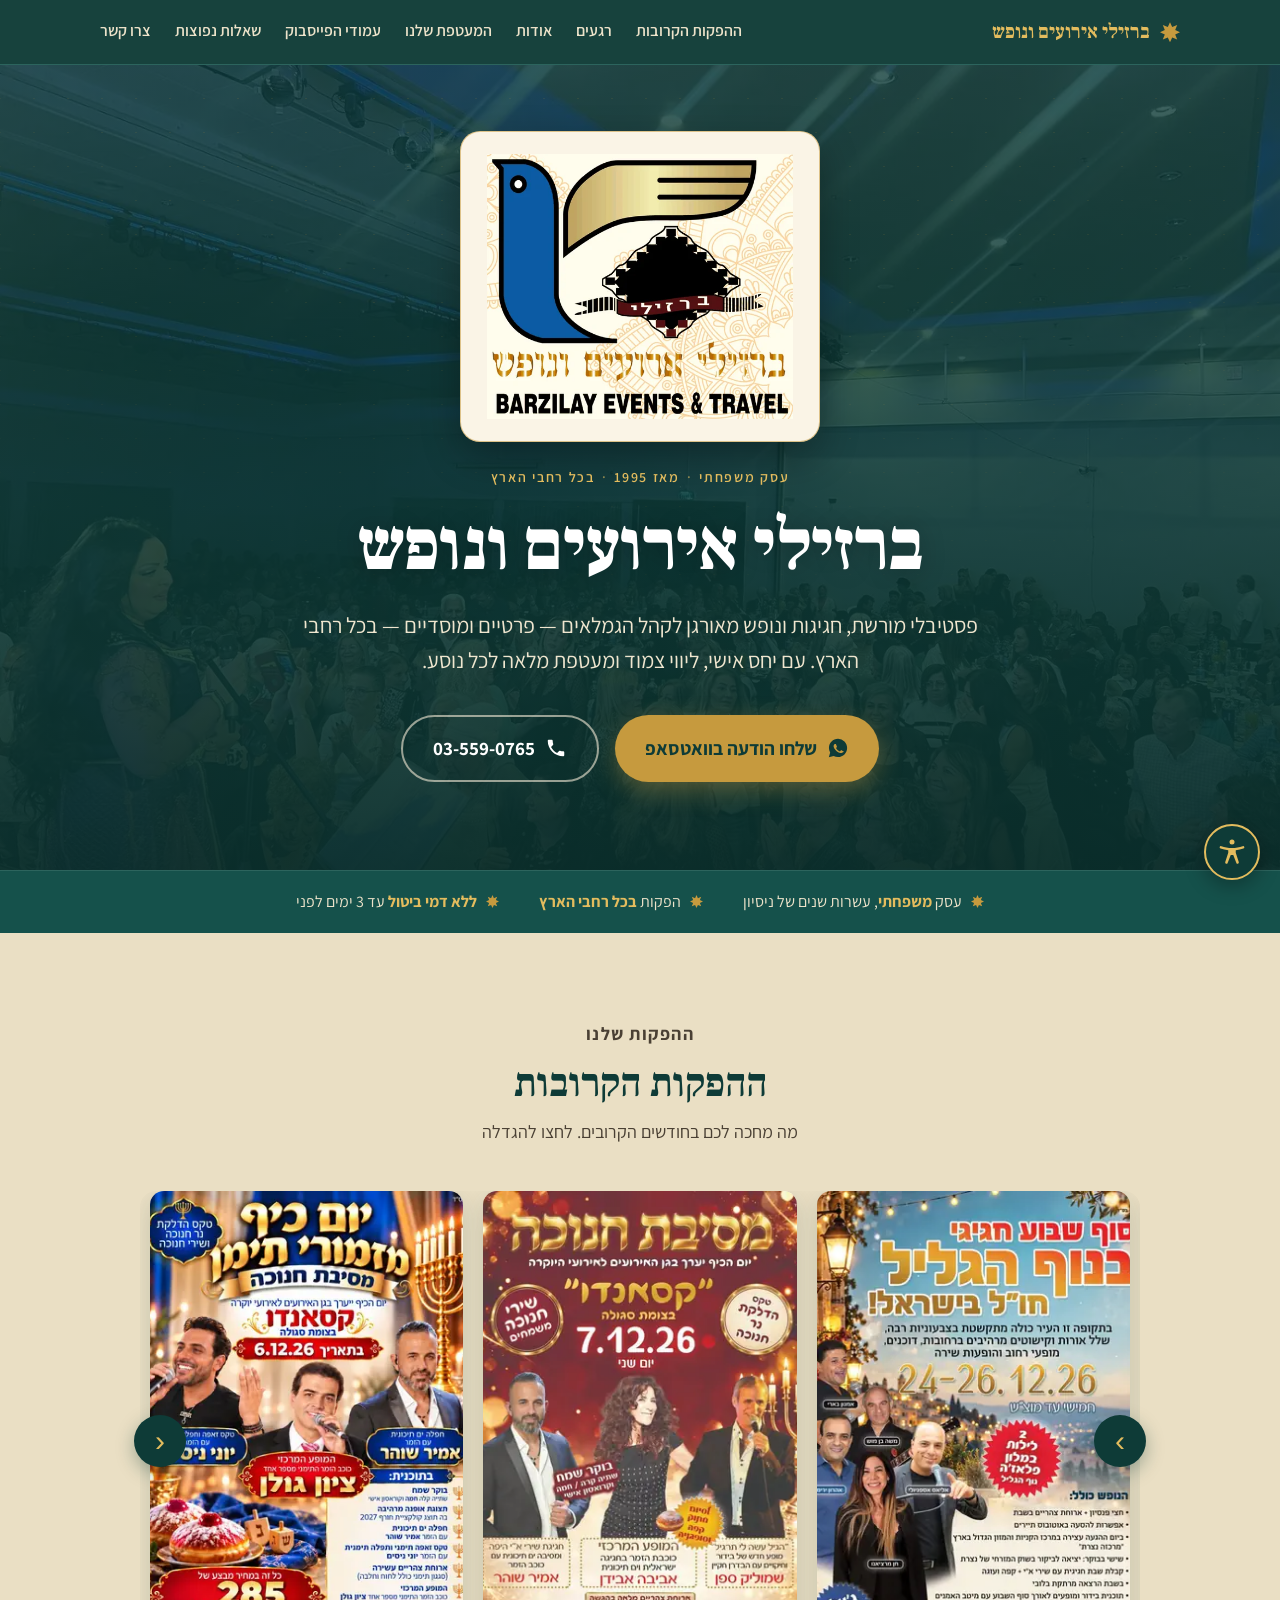
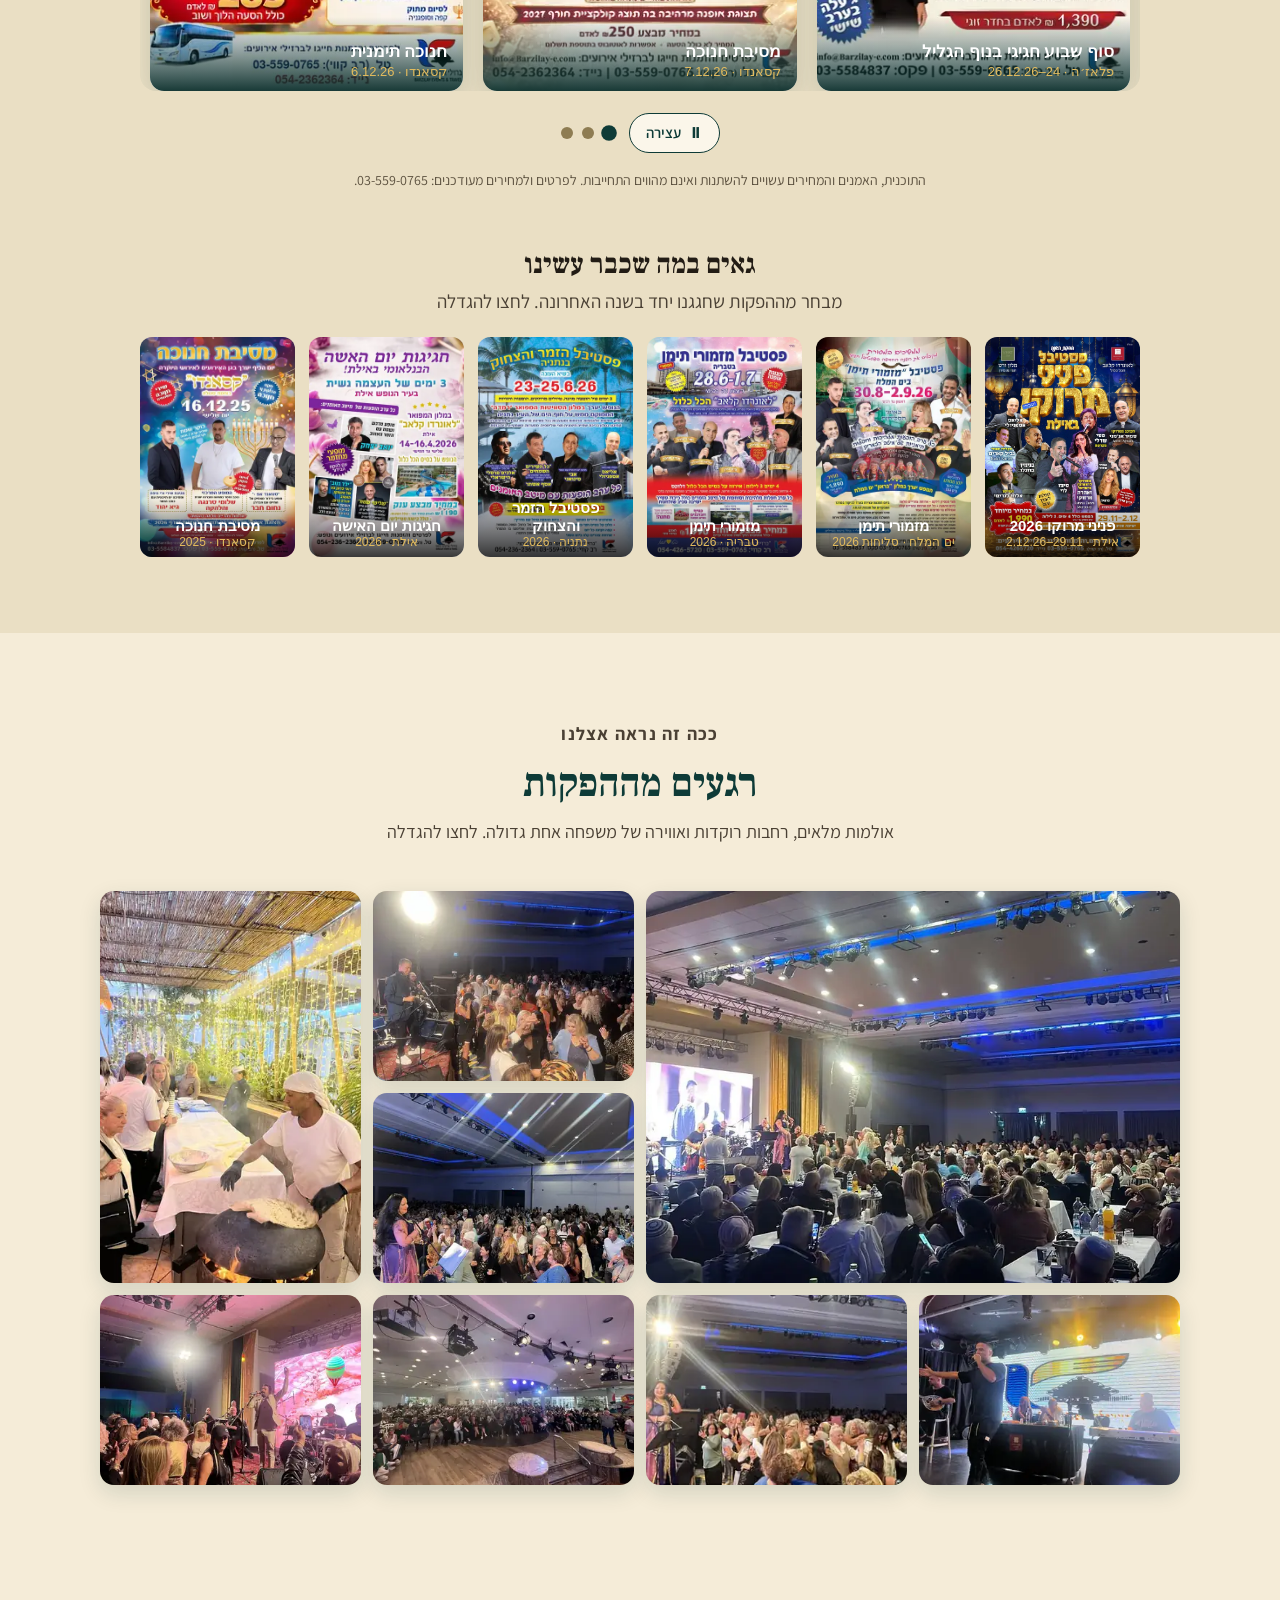
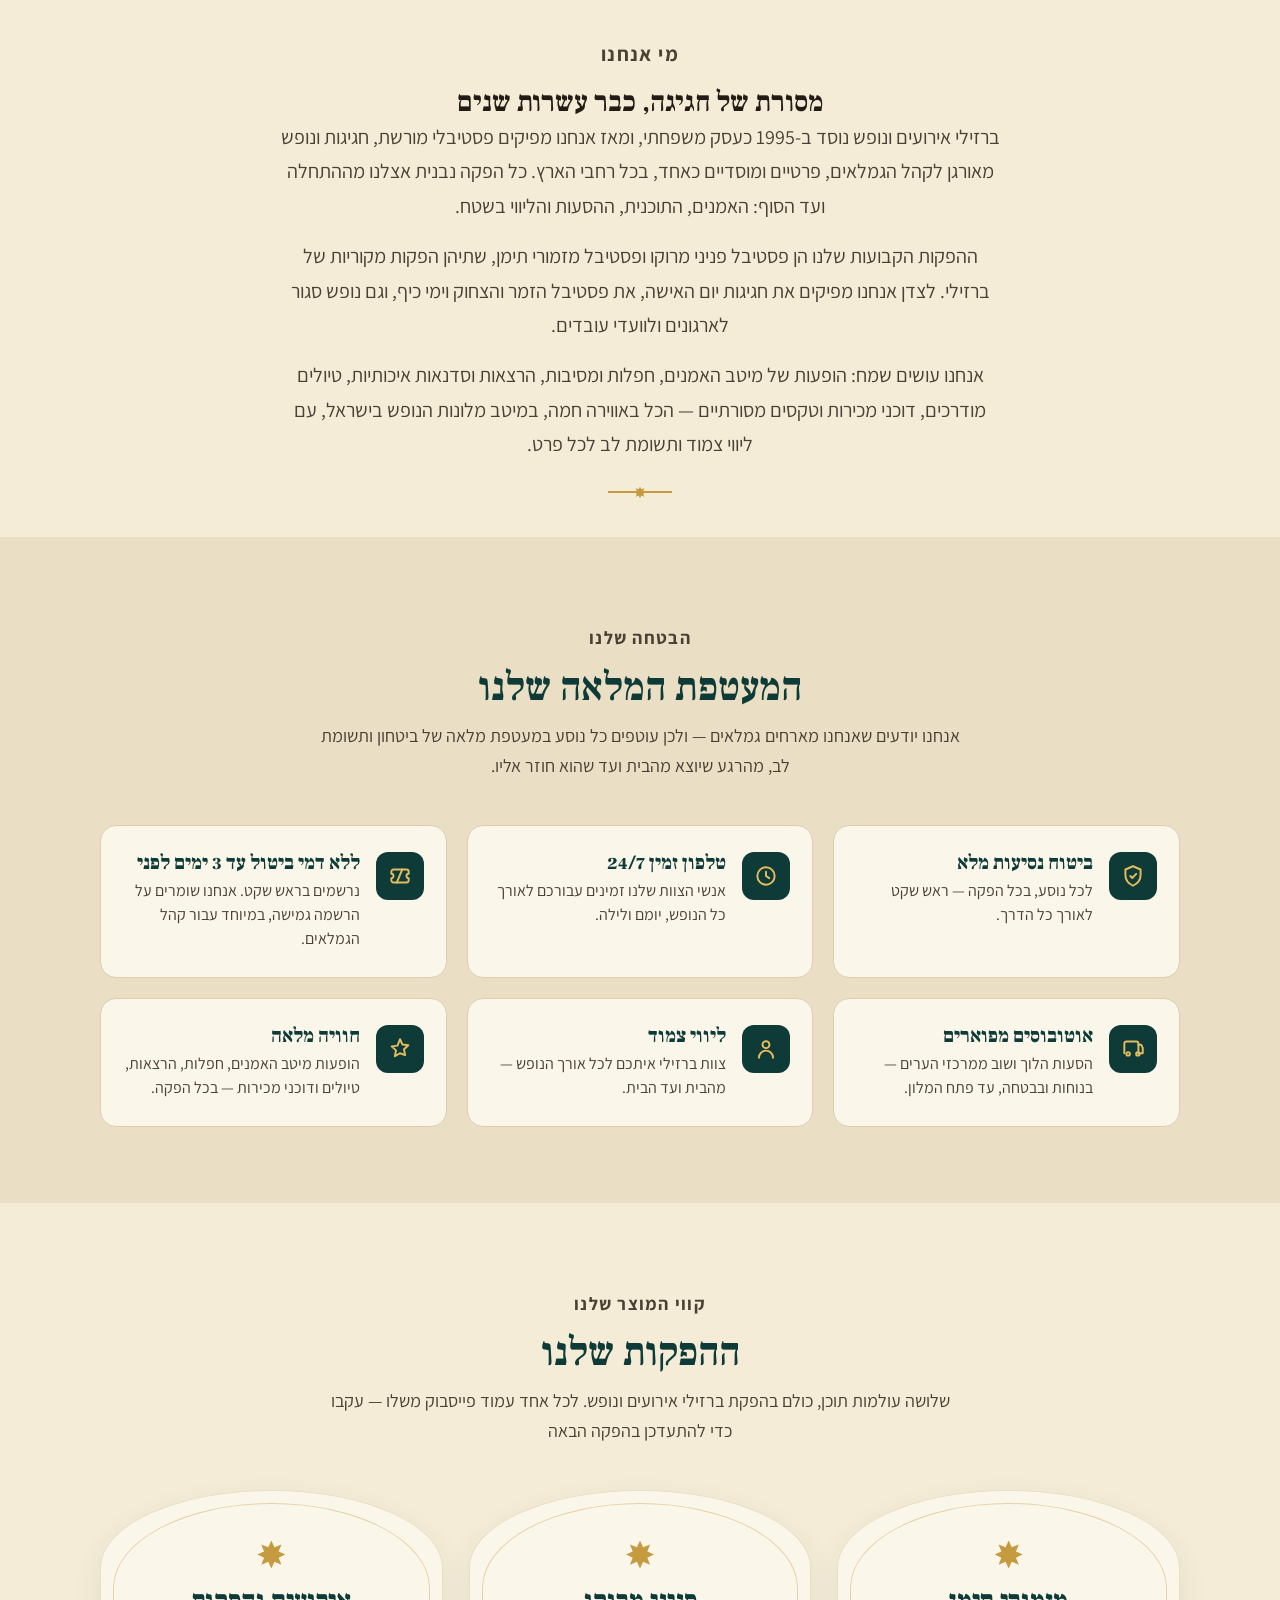
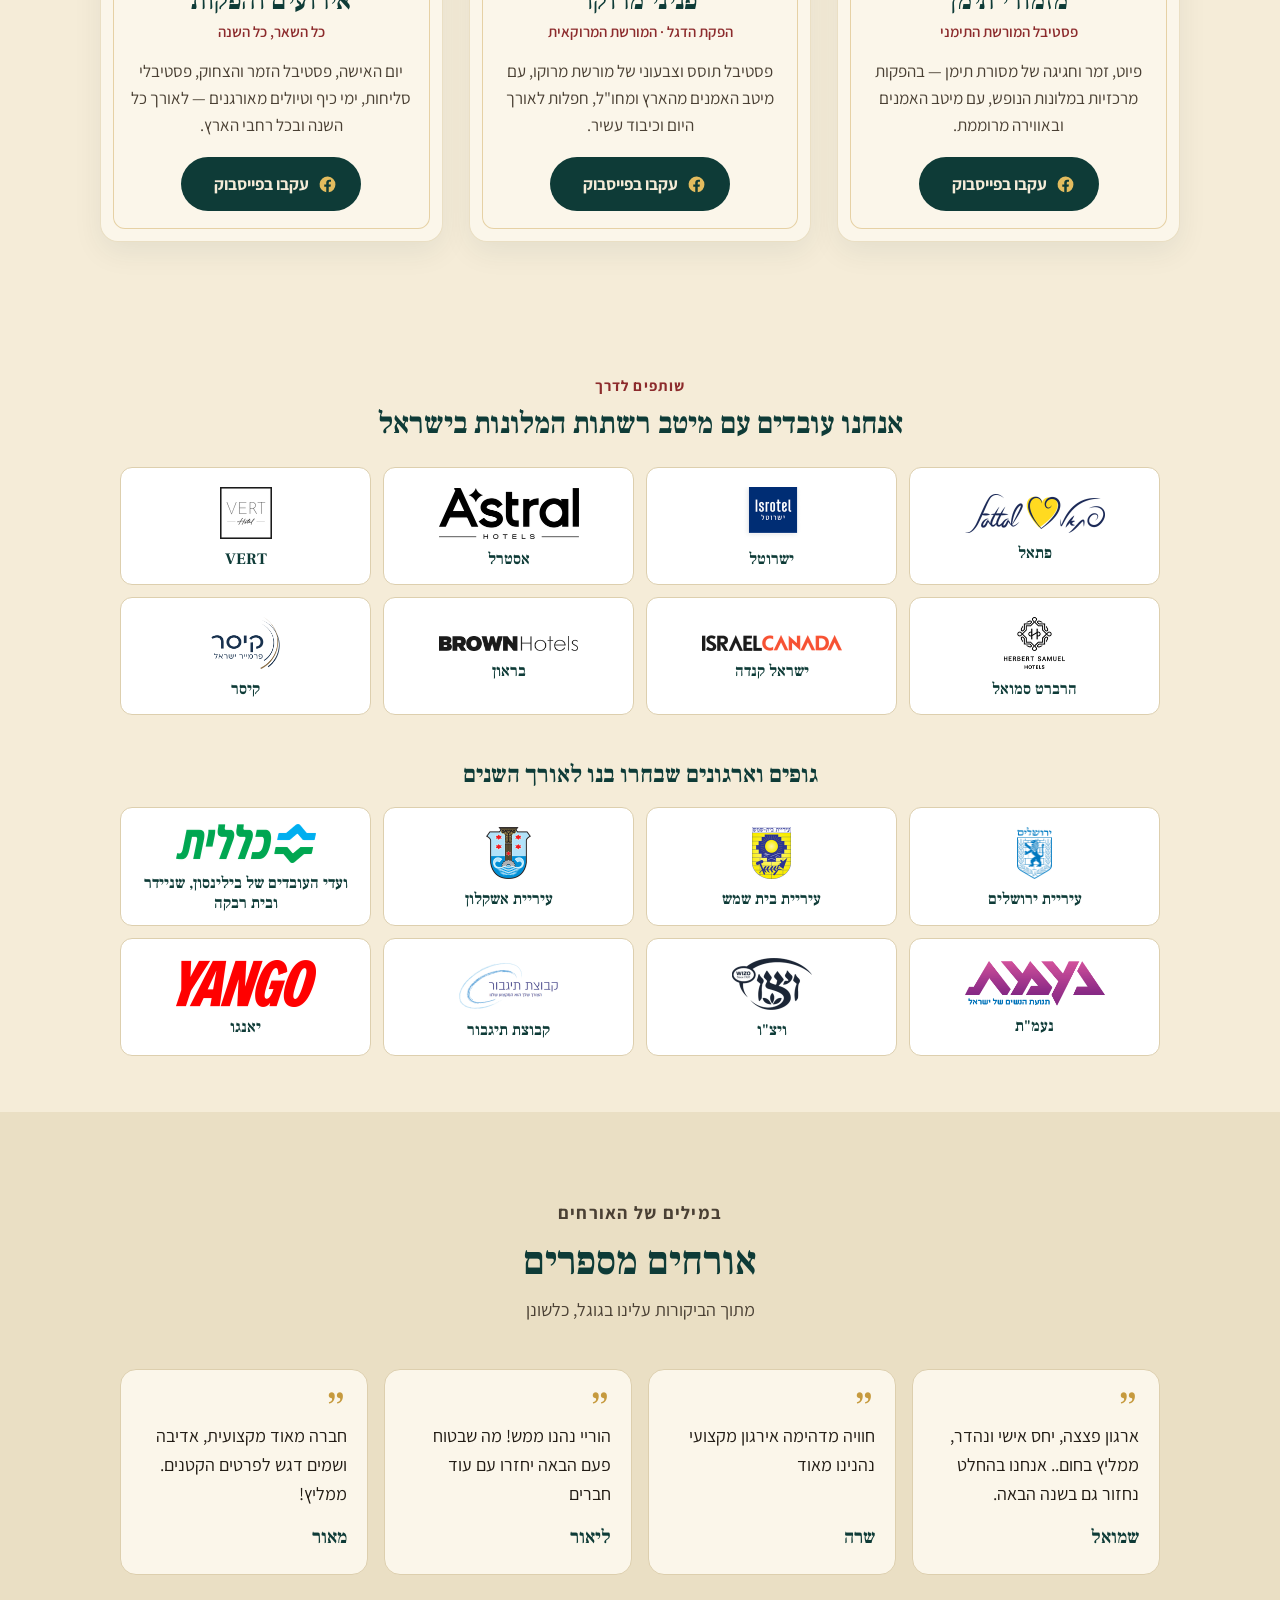
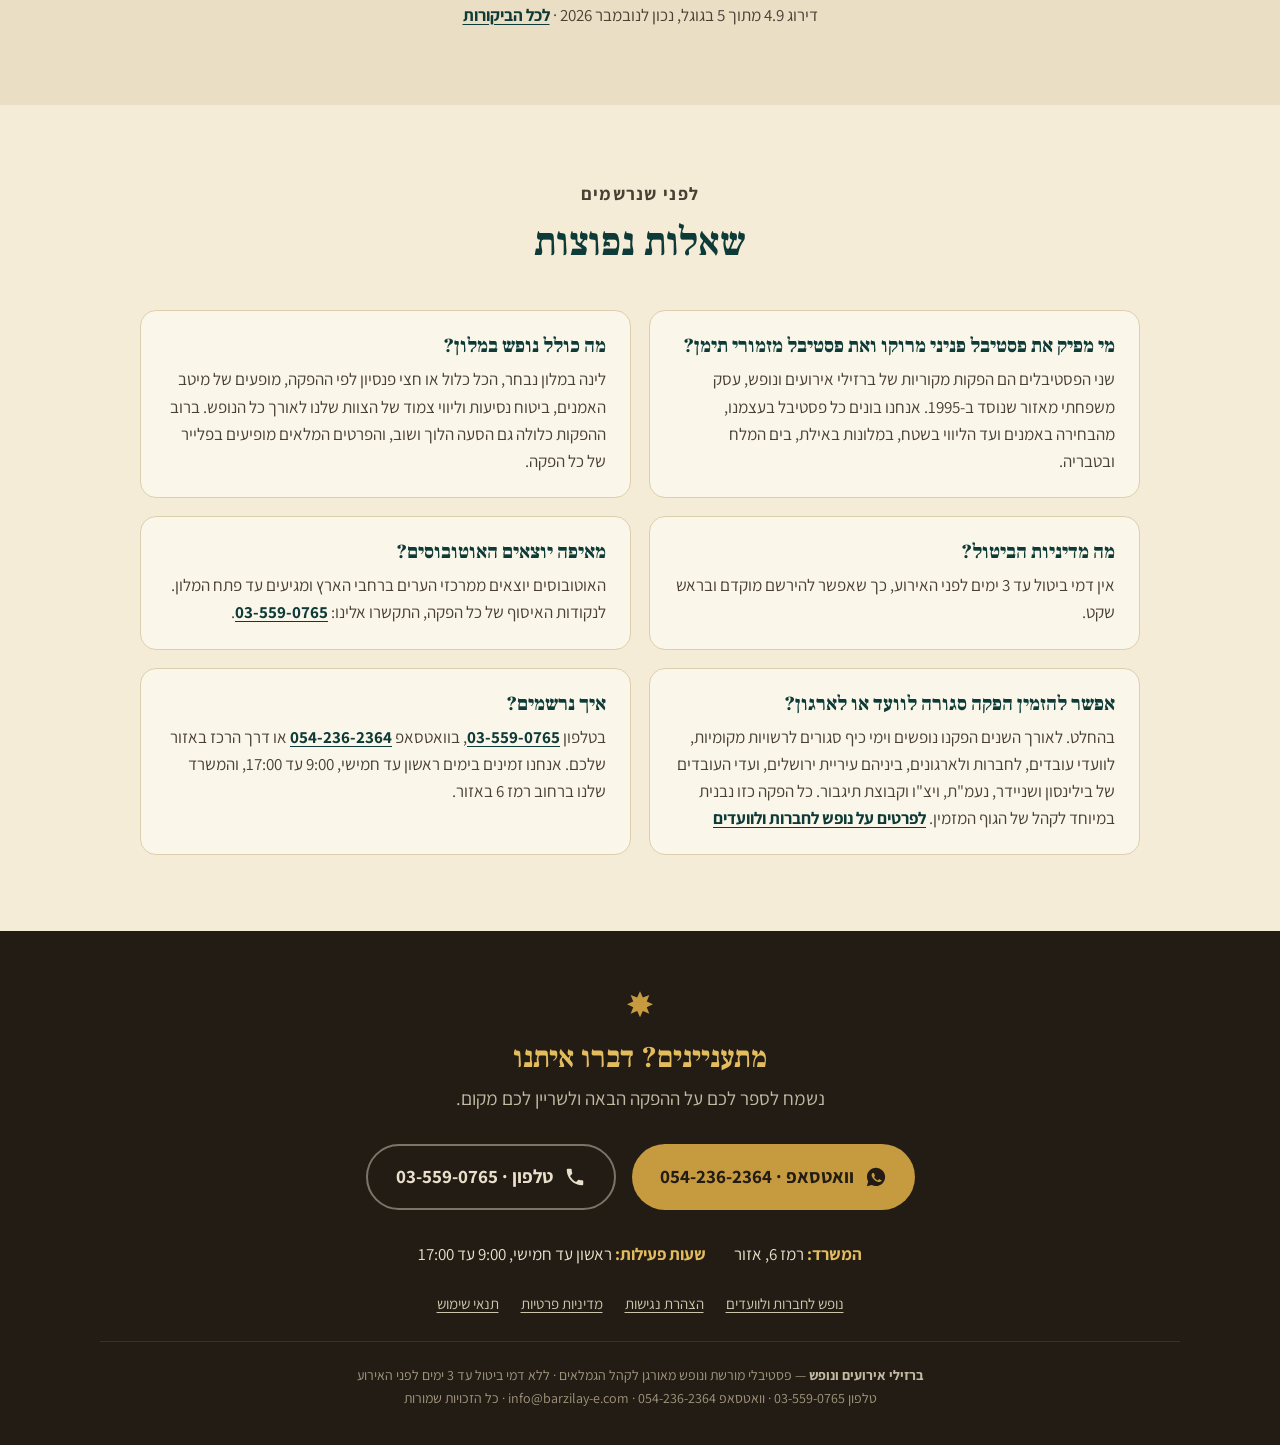
==== commit c4b425c5: "Quiet groups page (/kvutzot/) for companies and committees; footer+FAQ links; sitemap; llms.txt Not " ====
--- a/index.html
+++ b/index.html
@@ -433,6 +433,47 @@
   .sr-only{position:absolute;width:1px;height:1px;padding:0;margin:-1px;overflow:hidden;clip:rect(0,0,0,0);white-space:nowrap;border:0;}
   :focus-visible{outline:3px solid var(--gold-bright);outline-offset:3px;border-radius:6px;}
   html.a11y-light :focus-visible,html.a11y-hc :focus-visible{outline-color:#ffdd00;}
+  /* ---------- mobile: shorter page (17.11.26) ---------- */
+  .faq-q{all:unset;display:block;box-sizing:border-box;width:100%;text-align:right;color:inherit;font:inherit;-webkit-tap-highlight-color:transparent;}
+  .faq-q:focus-visible{outline:3px solid var(--gold-bright);outline-offset:3px;border-radius:6px;}
+  .q-hint{display:none;}
+  @media(max-width:820px){
+    .faq-list.acc{gap:10px;}
+    .faq-list.acc .faq-item{padding:0;}
+    .faq-list.acc .faq-item h3{margin:0;font-size:1.1875rem;line-height:1.35;}
+    .faq-list.acc .faq-q{display:flex;align-items:center;justify-content:space-between;gap:14px;padding:16px 18px;min-height:60px;cursor:pointer;}
+    .faq-list.acc .faq-q::after{content:"";flex:none;width:11px;height:11px;border-left:2.5px solid currentColor;border-bottom:2.5px solid currentColor;transform:rotate(-45deg);margin-top:-6px;transition:transform .2s;}
+    .faq-list.acc .faq-item.open .faq-q::after{transform:rotate(135deg);margin-top:6px;}
+    .faq-list.acc .faq-item p{display:none;padding:0 18px 18px;}
+    .faq-list.acc .faq-item.open p{display:block;}
+  }
+  @media(max-width:520px){
+    .sec,.moments{padding-top:52px;padding-bottom:52px;}
+    .about{padding-bottom:34px;}
+    .faq{padding-top:46px;}
+    .partners{padding:44px 0;}
+    .sec-head{margin-bottom:28px;}
+    .past{margin-top:40px;}
+    .past-grid{grid-template-columns:repeat(3,1fr);gap:8px;}
+    .past-tile img{height:150px;}
+    .past-tile span{font-size:.875rem;line-height:1.25;padding:16px 4px 6px;}
+    .past-tile span small{font-size:.75rem;}
+    .care-grid{grid-template-columns:1fr 1fr;gap:10px;}
+    .care-card{padding:14px 12px;gap:10px;align-items:center;}
+    .care-ic{width:40px;height:40px;border-radius:10px;}
+    .care-ic svg{width:22px;height:22px;}
+    .care-card h3{font-size:1.0625rem;line-height:1.3;margin:0;}
+    .care-card p{position:absolute;width:1px;height:1px;margin:-1px;padding:0;overflow:hidden;clip:rect(0,0,0,0);white-space:nowrap;border:0;}
+    .logos{grid-template-columns:repeat(3,1fr);gap:8px;}
+    .logos li{min-height:92px;padding:12px 6px 10px;gap:6px;}
+    .logos img{max-width:88px;max-height:40px;}
+    .logos span{font-size:.875rem;line-height:1.2;}
+    .q-grid{display:flex;gap:12px;overflow-x:auto;scroll-snap-type:x mandatory;-webkit-overflow-scrolling:touch;scrollbar-width:none;margin-inline:-4vw;padding:2px 4vw 6px;}
+    .q-grid::-webkit-scrollbar{display:none;}
+    .q-card{flex:0 0 80%;scroll-snap-align:center;}
+    .q-hint{display:block;text-align:center;color:var(--ink-soft);font-size:.9375rem;margin-top:12px;}
+    .q-more{margin-top:14px;}
+  }
 </style>
 </head>
 <body>
@@ -709,6 +750,7 @@
       <figure class="q-card"><blockquote><p>הוריי נהנו ממש! מה שבטוח פעם הבאה יחזרו עם עוד חברים</p></blockquote><figcaption>ליאור</figcaption></figure>
       <figure class="q-card"><blockquote><p>חברה מאוד מקצועית, אדיבה ושמים דגש לפרטים הקטנים. ממליץ!</p></blockquote><figcaption>מאור</figcaption></figure>
     </div>
+    <p class="q-hint" aria-hidden="true">החליקו הצידה לעוד המלצות ←</p>
     <p class="q-more">דירוג 4.9 מתוך 5 בגוגל, נכון לנובמבר 2026 · <a href="https://www.google.com/maps?cid=997699925861381967" target="_blank" rel="noopener">לכל הביקורות<span class="sr-only"> בגוגל (נפתח בלשונית חדשה)</span></a></p>
   </div>
 </section>
@@ -739,7 +781,7 @@
       </div>
       <div class="faq-item">
         <h3>אפשר להזמין הפקה סגורה לוועד או לארגון?</h3>
-        <p>בהחלט. לאורך השנים הפקנו נופשים וימי כיף סגורים לרשויות מקומיות, לוועדי עובדים, לחברות ולארגונים, ביניהם עיריית ירושלים, ועדי העובדים של בילינסון ושניידר, נעמ"ת, ויצ"ו וקבוצת תיגבור. כל הפקה כזו נבנית במיוחד לקהל של הגוף המזמין.</p>
+        <p>בהחלט. לאורך השנים הפקנו נופשים וימי כיף סגורים לרשויות מקומיות, לוועדי עובדים, לחברות ולארגונים, ביניהם עיריית ירושלים, ועדי העובדים של בילינסון ושניידר, נעמ"ת, ויצ"ו וקבוצת תיגבור. כל הפקה כזו נבנית במיוחד לקהל של הגוף המזמין. <a href="kvutzot/">לפרטים על נופש לחברות ולוועדים</a></p>
       </div>
       <div class="faq-item">
         <h3>איך נרשמים?</h3>
@@ -771,7 +813,8 @@
       <span><b>המשרד:</b> רמז 6, אזור</span>
       <span><b>שעות פעילות:</b> ראשון עד חמישי, 9:00 עד 17:00</span>
     </address>
-    <nav class="legal-row" aria-label="מסמכים משפטיים">
+    <nav class="legal-row" aria-label="קישורים נוספים">
+      <a href="kvutzot/">נופש לחברות ולוועדים</a>
       <a href="accessibility.html">הצהרת נגישות</a>
       <a href="privacy.html">מדיניות פרטיות</a>
       <a href="terms.html">תנאי שימוש</a>
@@ -910,6 +953,53 @@
   window.addEventListener('resize', setup);
   buildDots(); setup();
   if(reduced()) setPaused(true); else startAuto();
+  /* ---------- mobile: FAQ accordion + quotes row (17.11.26) ---------- */
+  (function(){
+    function listen(mq, fn){ if(mq.addEventListener) mq.addEventListener('change', fn); else if(mq.addListener) mq.addListener(fn); }
+    var faq = document.querySelector('.faq-list');
+    if(faq && window.matchMedia){
+      var mqF = window.matchMedia('(max-width:820px)');
+      var items = [].slice.call(faq.querySelectorAll('.faq-item'));
+      var first = true;
+      var setFaq = function(on){
+        faq.classList.toggle('acc', on);
+        items.forEach(function(it, i){
+          var h = it.querySelector('h3'), p = it.querySelector('p');
+          if(!h || !p) return;
+          var b = h.querySelector('.faq-q');
+          if(on && !b){
+            b = document.createElement('button'); b.type = 'button'; b.className = 'faq-q';
+            while(h.firstChild) b.appendChild(h.firstChild);
+            h.appendChild(b);
+            if(!p.id) p.id = 'faq-a' + (i + 1);
+            b.setAttribute('aria-controls', p.id);
+            if(first && i === 0) it.classList.add('open');
+            b.setAttribute('aria-expanded', it.classList.contains('open') ? 'true' : 'false');
+            b.addEventListener('click', function(){
+              var o = it.classList.toggle('open');
+              b.setAttribute('aria-expanded', o ? 'true' : 'false');
+            });
+          } else if(!on && b){
+            while(b.firstChild) h.insertBefore(b.firstChild, b);
+            h.removeChild(b);
+          }
+        });
+        first = false;
+      };
+      setFaq(mqF.matches);
+      listen(mqF, function(e){ setFaq(e.matches); });
+    }
+    var qg = document.querySelector('.q-grid');
+    if(qg && window.matchMedia){
+      var mqQ = window.matchMedia('(max-width:520px)');
+      var setQ = function(on){
+        if(on){ qg.setAttribute('tabindex','0'); qg.setAttribute('role','group'); qg.setAttribute('aria-label','המלצות של אורחים, אפשר לגלול הצידה'); }
+        else { qg.removeAttribute('tabindex'); qg.removeAttribute('role'); qg.removeAttribute('aria-label'); }
+      };
+      setQ(mqQ.matches);
+      listen(mqQ, function(e){ setQ(e.matches); });
+    }
+  })();
 </script>
 
 <script src="a11y.js" defer></script>
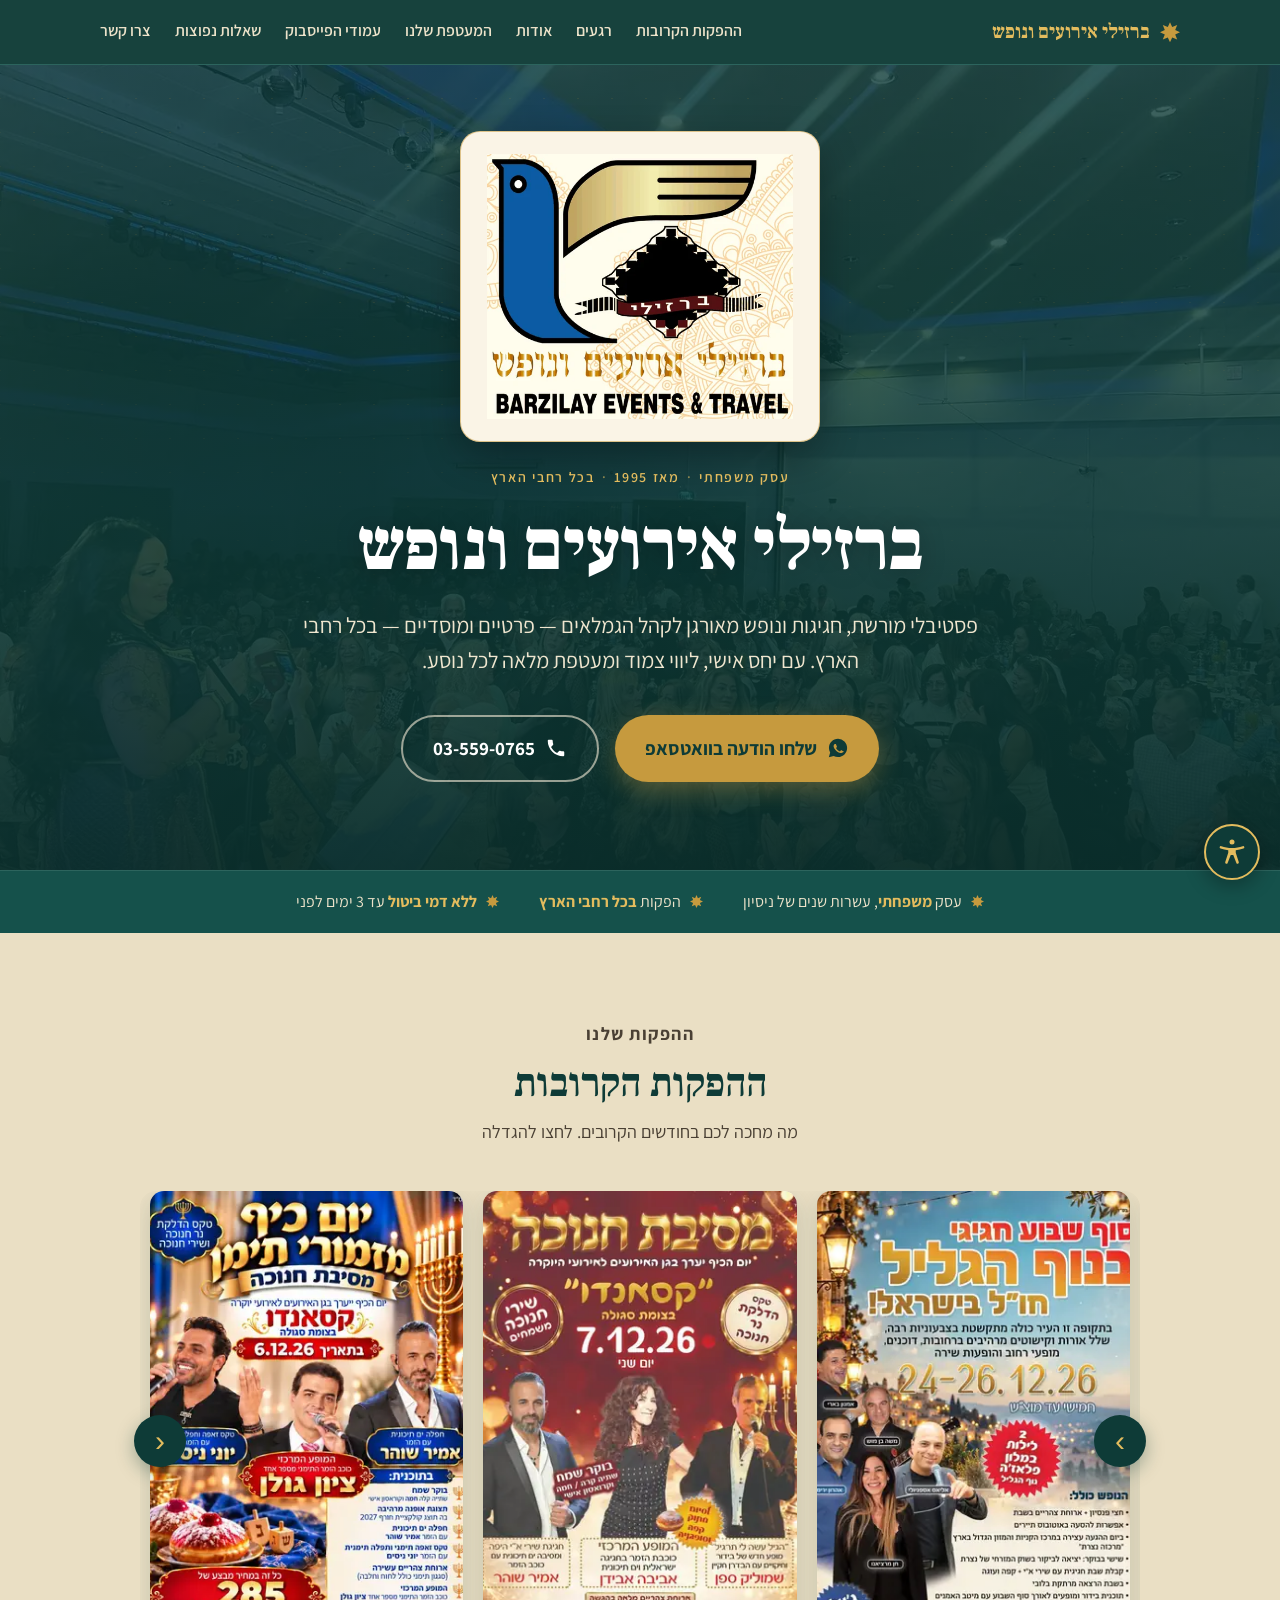
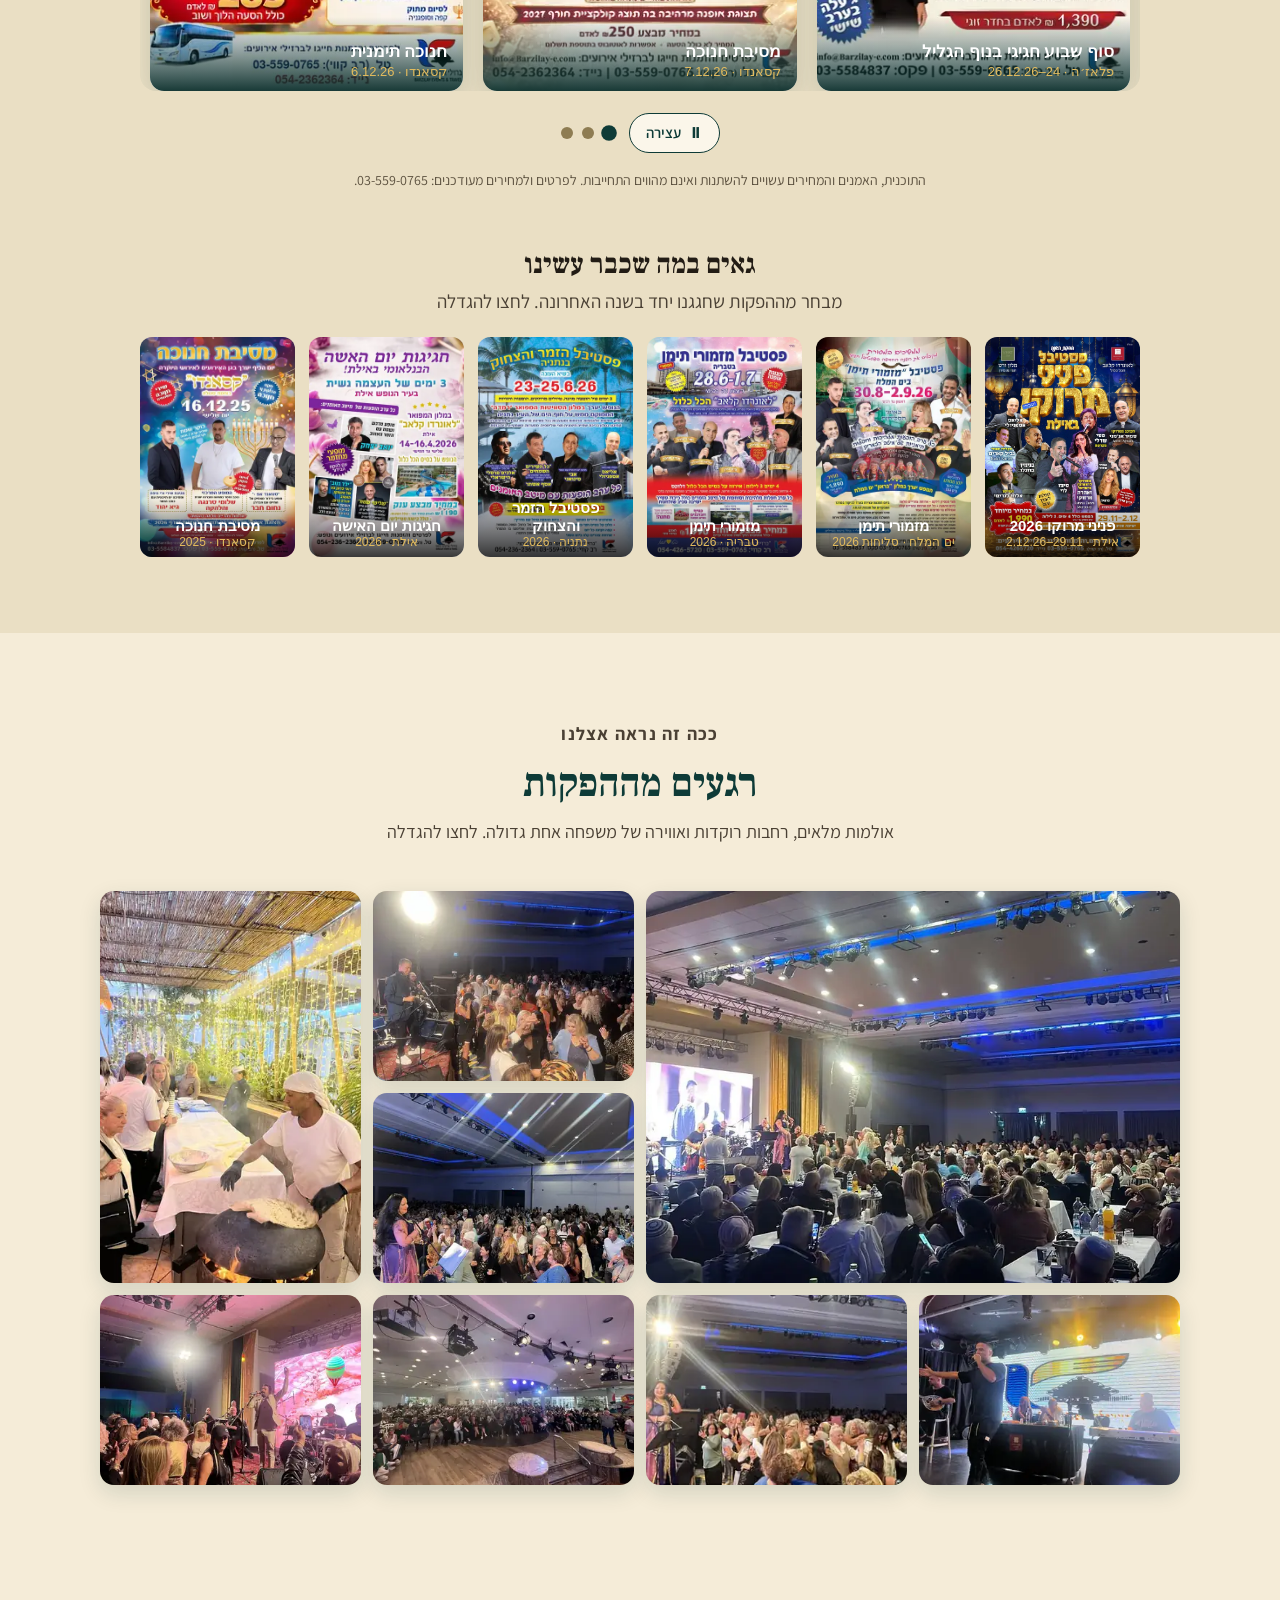
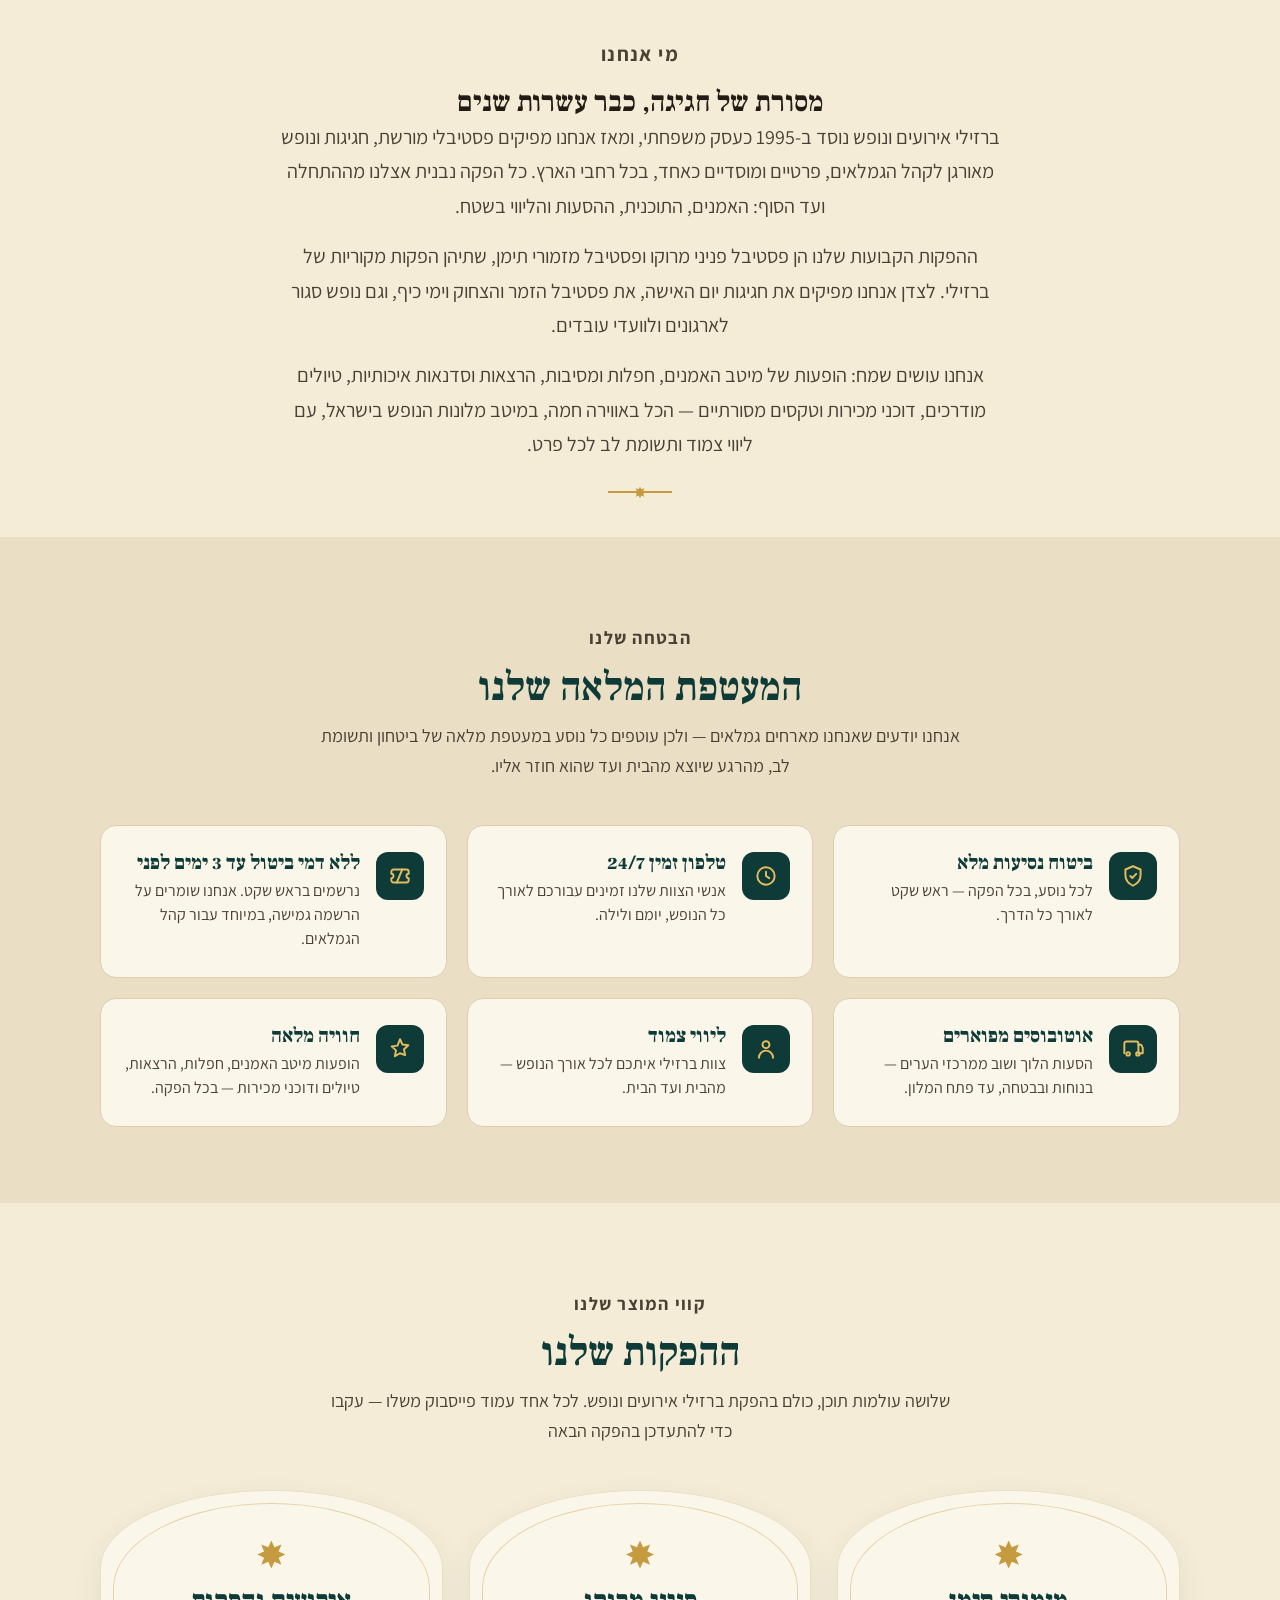
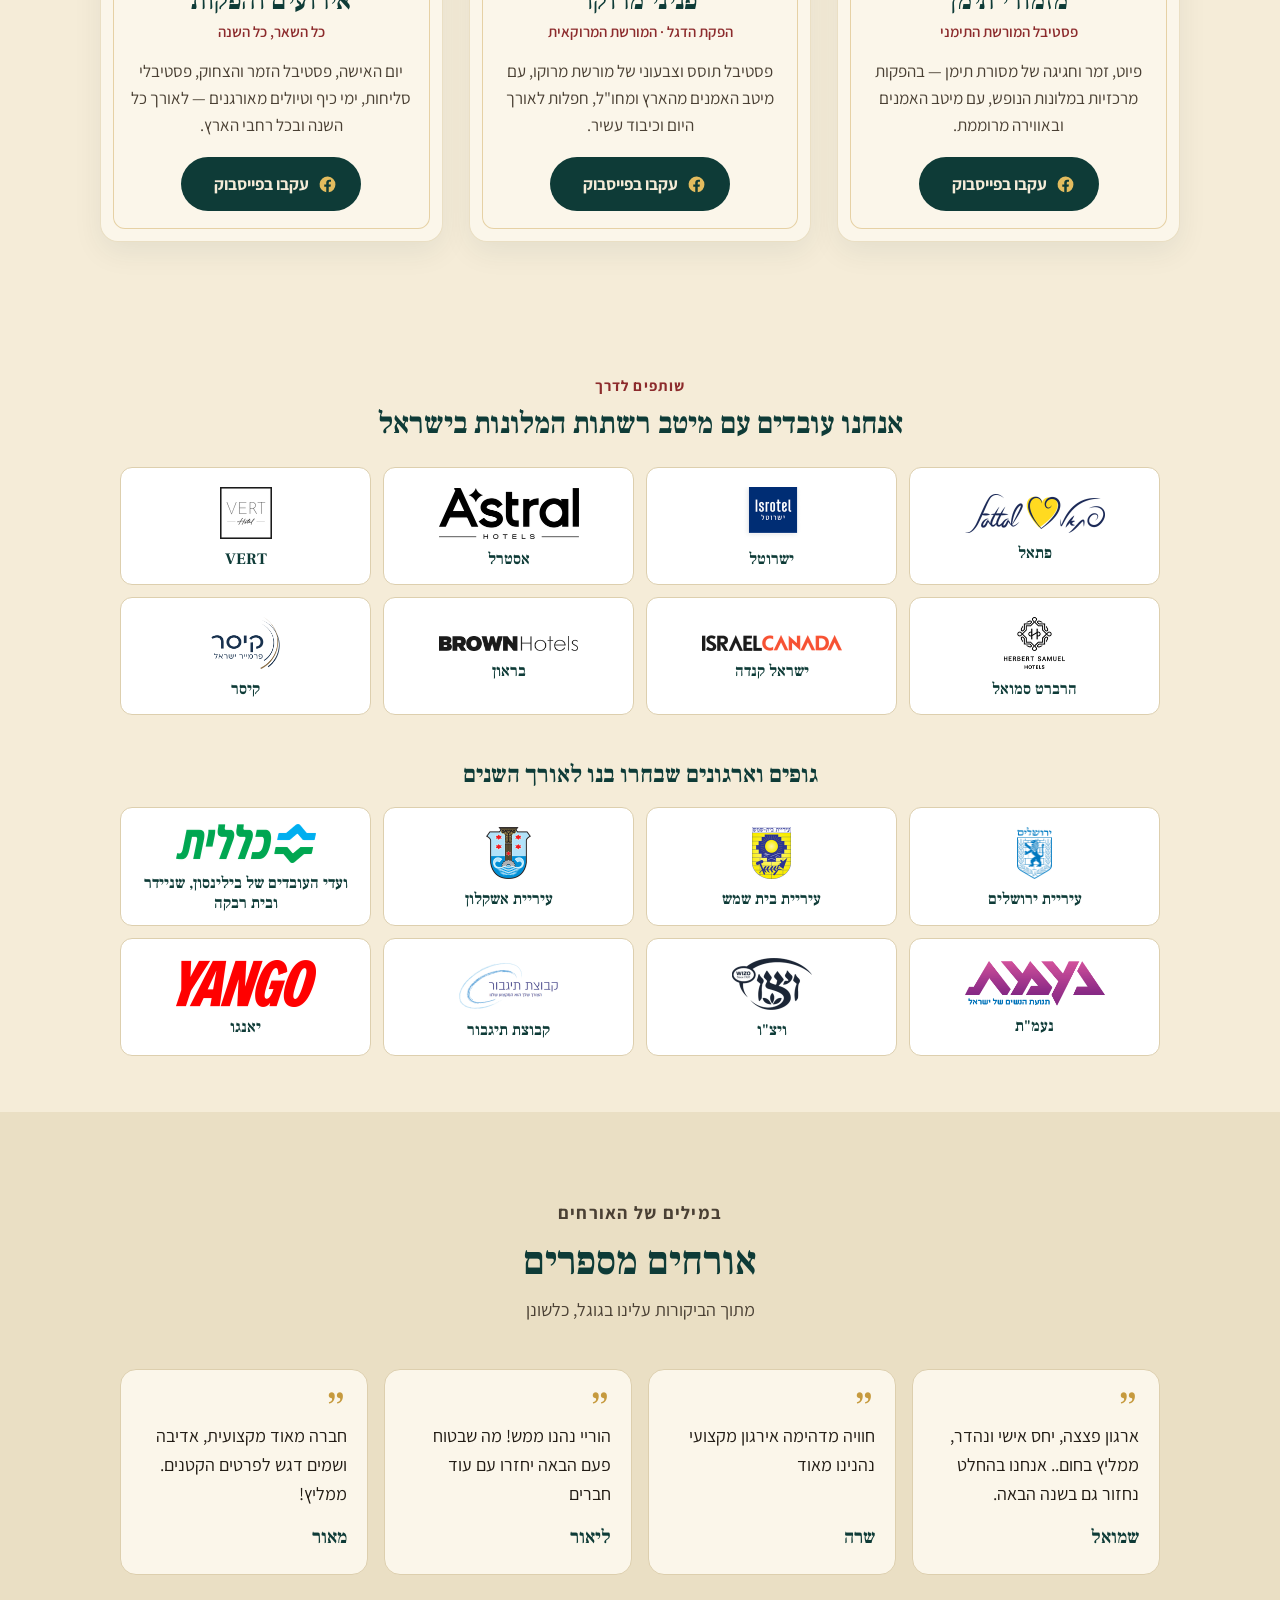
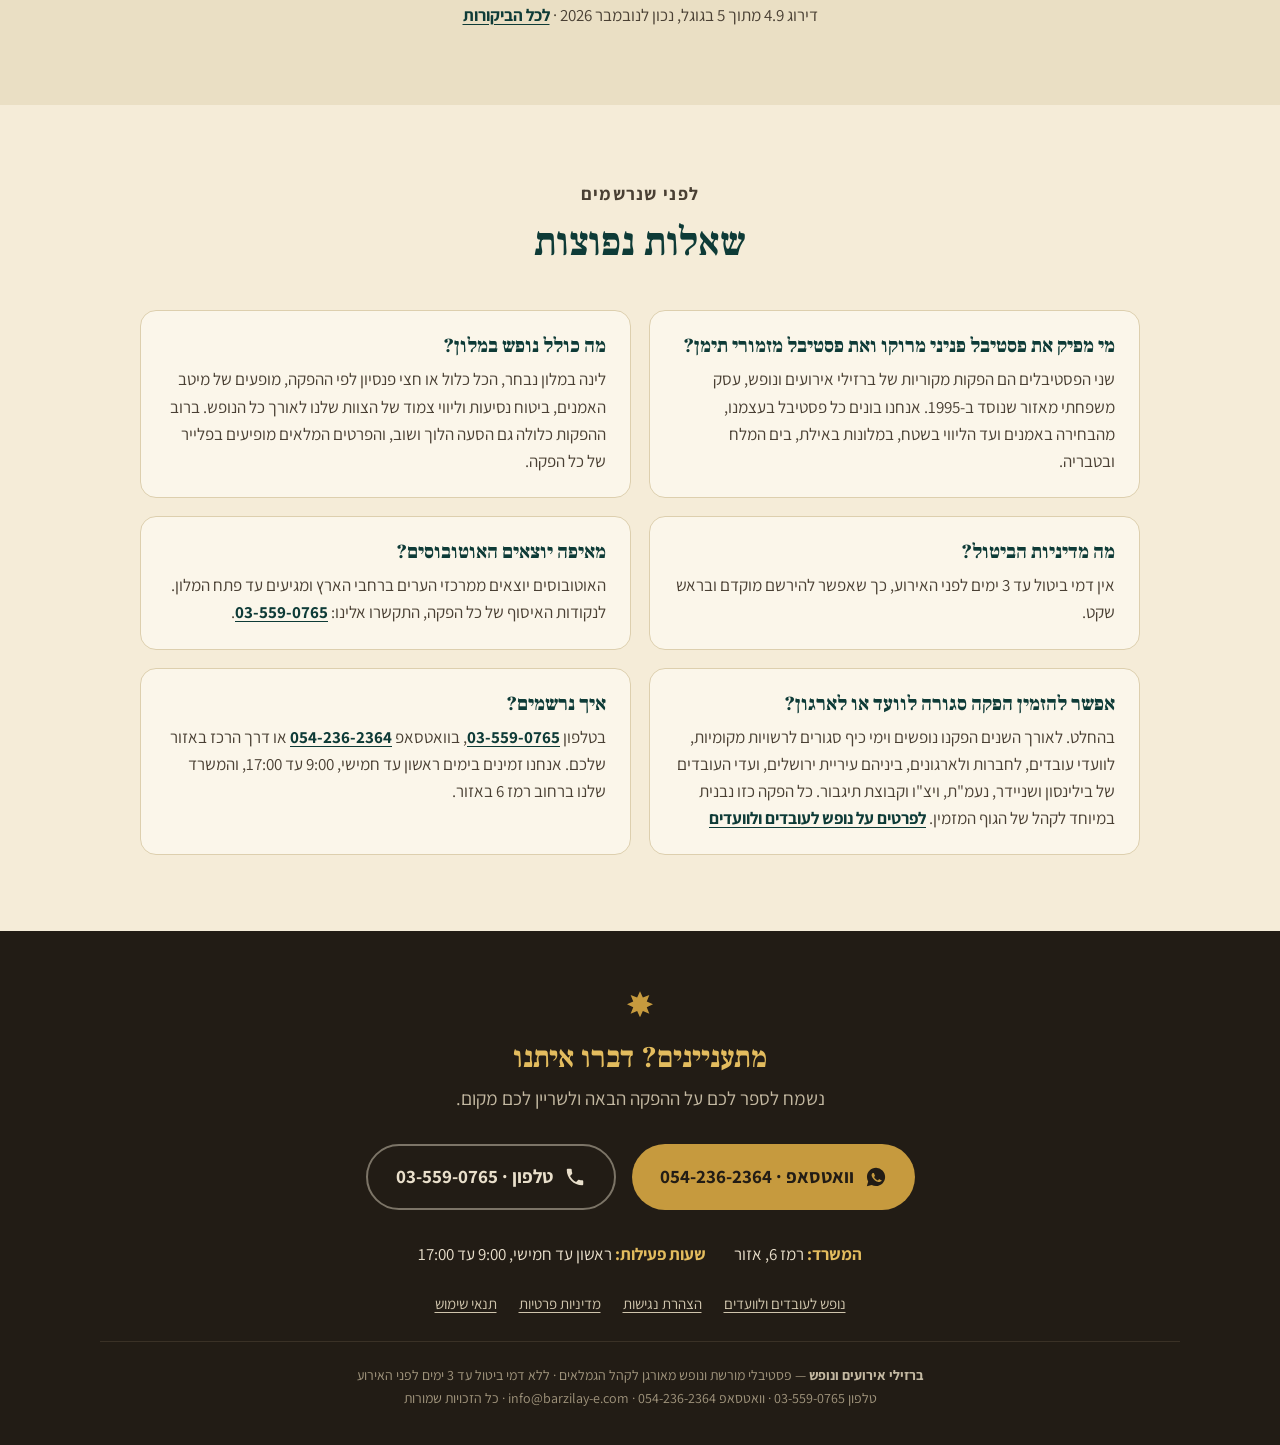
==== commit ca042d9d: "Groups page: boutique positioning copy, tagline, card order, drop breadcrumb Co-Authored-By: Claude " ====
--- a/index.html
+++ b/index.html
@@ -781,7 +781,7 @@
       </div>
       <div class="faq-item">
         <h3>אפשר להזמין הפקה סגורה לוועד או לארגון?</h3>
-        <p>בהחלט. לאורך השנים הפקנו נופשים וימי כיף סגורים לרשויות מקומיות, לוועדי עובדים, לחברות ולארגונים, ביניהם עיריית ירושלים, ועדי העובדים של בילינסון ושניידר, נעמ"ת, ויצ"ו וקבוצת תיגבור. כל הפקה כזו נבנית במיוחד לקהל של הגוף המזמין. <a href="kvutzot/">לפרטים על נופש לחברות ולוועדים</a></p>
+        <p>בהחלט. לאורך השנים הפקנו נופשים וימי כיף סגורים לרשויות מקומיות, לוועדי עובדים, לחברות ולארגונים, ביניהם עיריית ירושלים, ועדי העובדים של בילינסון ושניידר, נעמ"ת, ויצ"ו וקבוצת תיגבור. כל הפקה כזו נבנית במיוחד לקהל של הגוף המזמין. <a href="kvutzot/">לפרטים על נופש לעובדים ולוועדים</a></p>
       </div>
       <div class="faq-item">
         <h3>איך נרשמים?</h3>
@@ -814,7 +814,7 @@
       <span><b>שעות פעילות:</b> ראשון עד חמישי, 9:00 עד 17:00</span>
     </address>
     <nav class="legal-row" aria-label="קישורים נוספים">
-      <a href="kvutzot/">נופש לחברות ולוועדים</a>
+      <a href="kvutzot/">נופש לעובדים ולוועדים</a>
       <a href="accessibility.html">הצהרת נגישות</a>
       <a href="privacy.html">מדיניות פרטיות</a>
       <a href="terms.html">תנאי שימוש</a>
